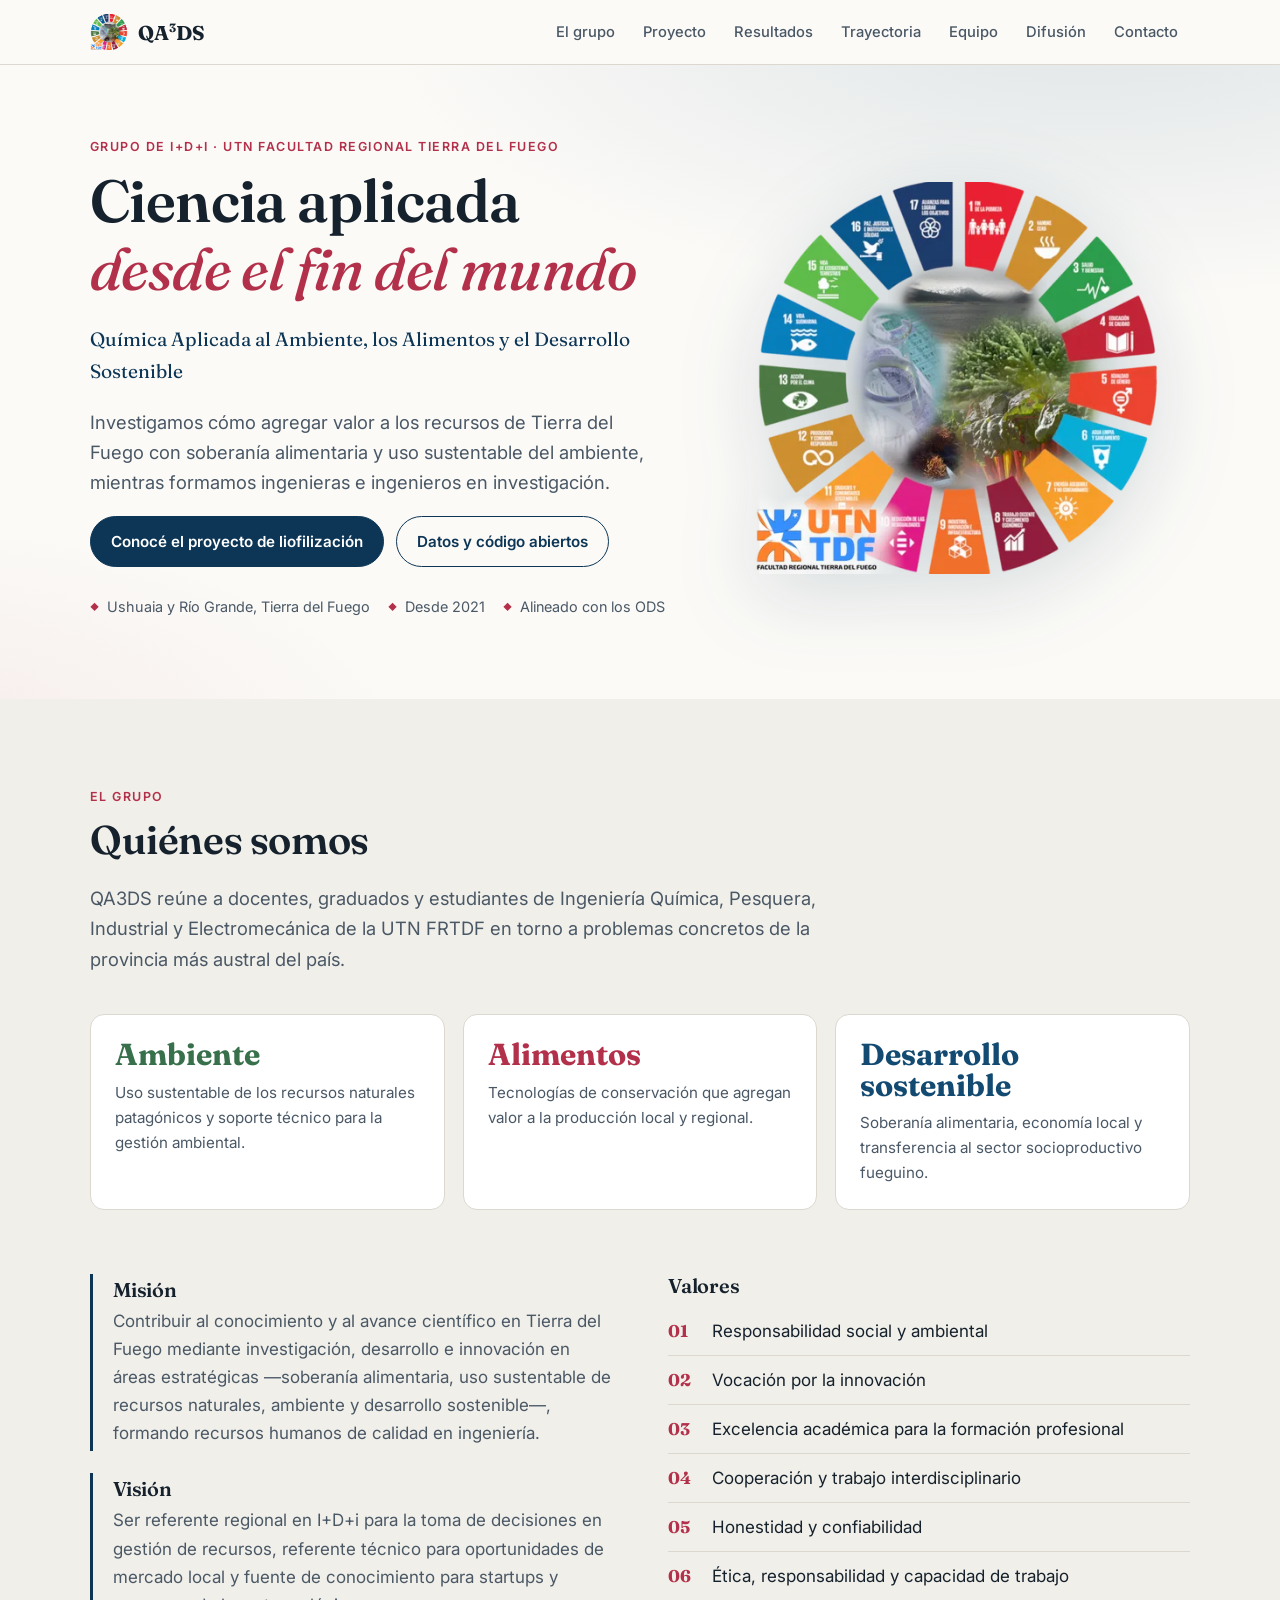
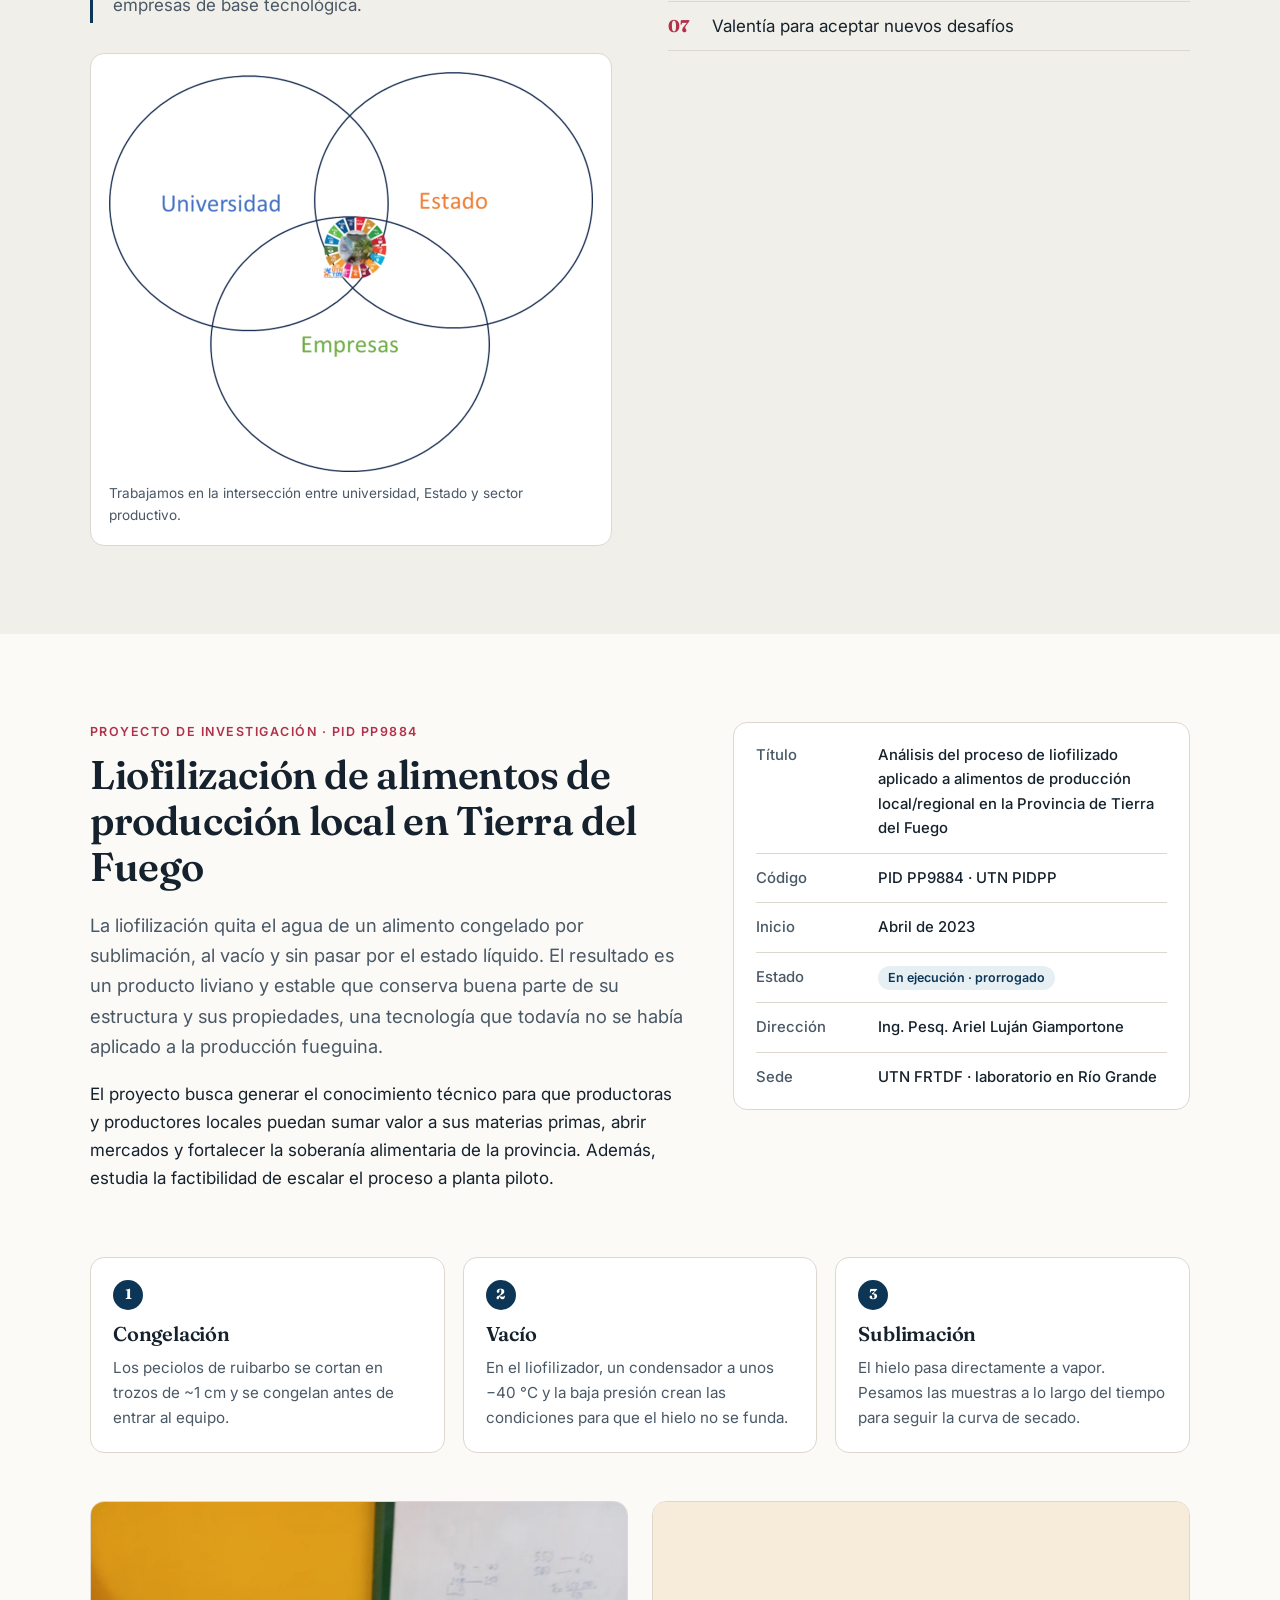
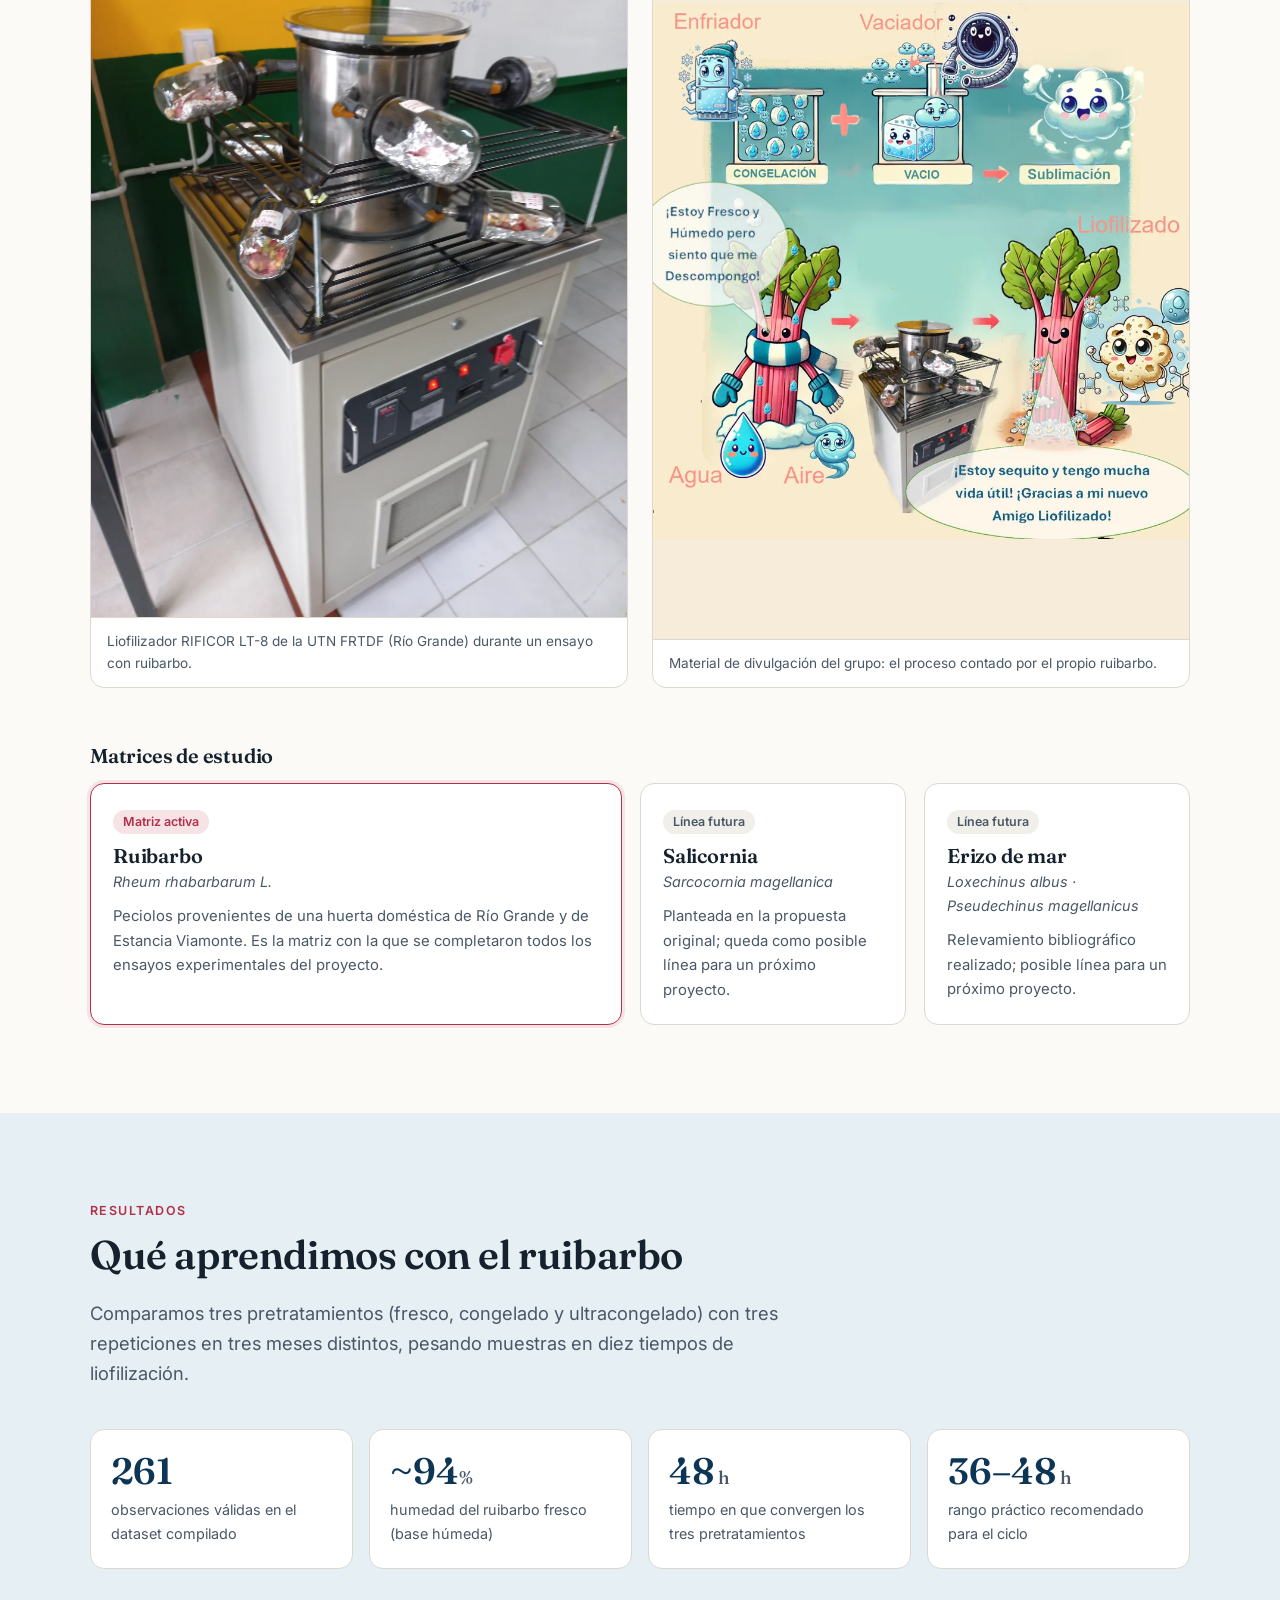
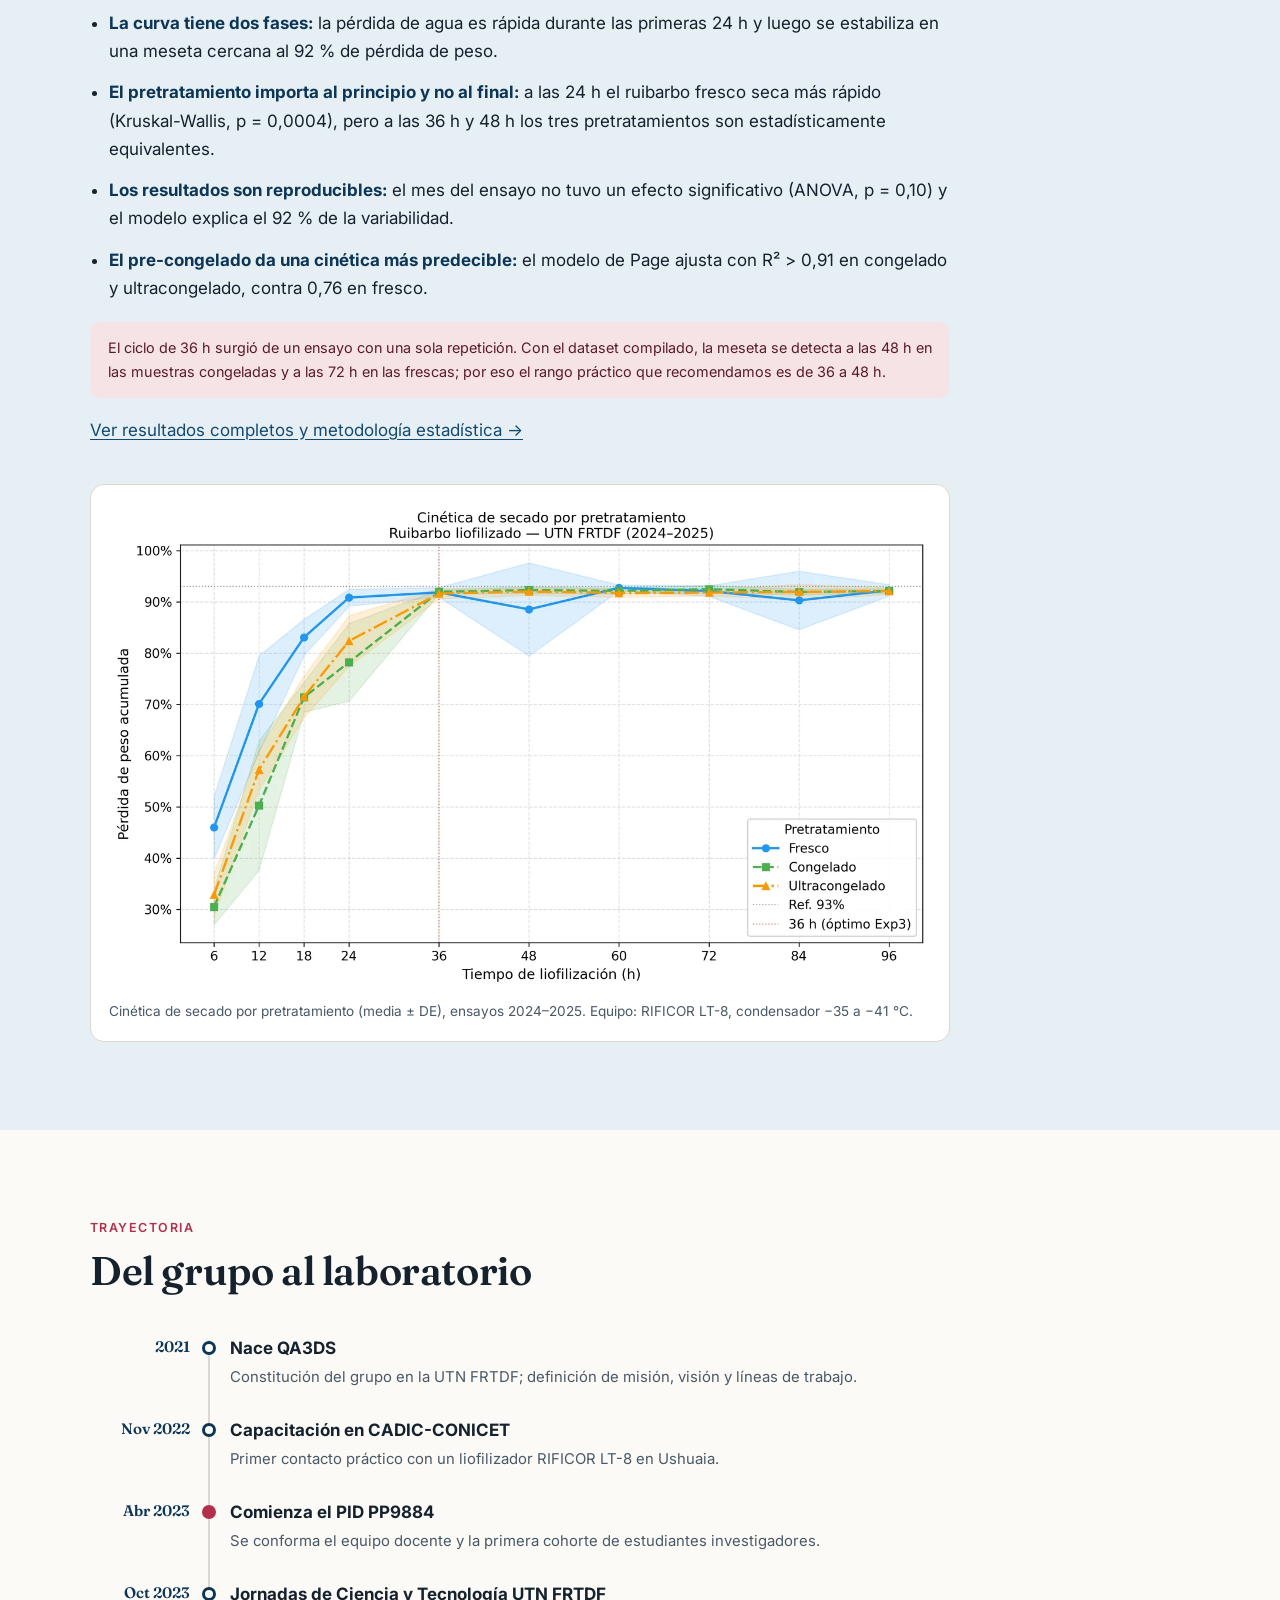
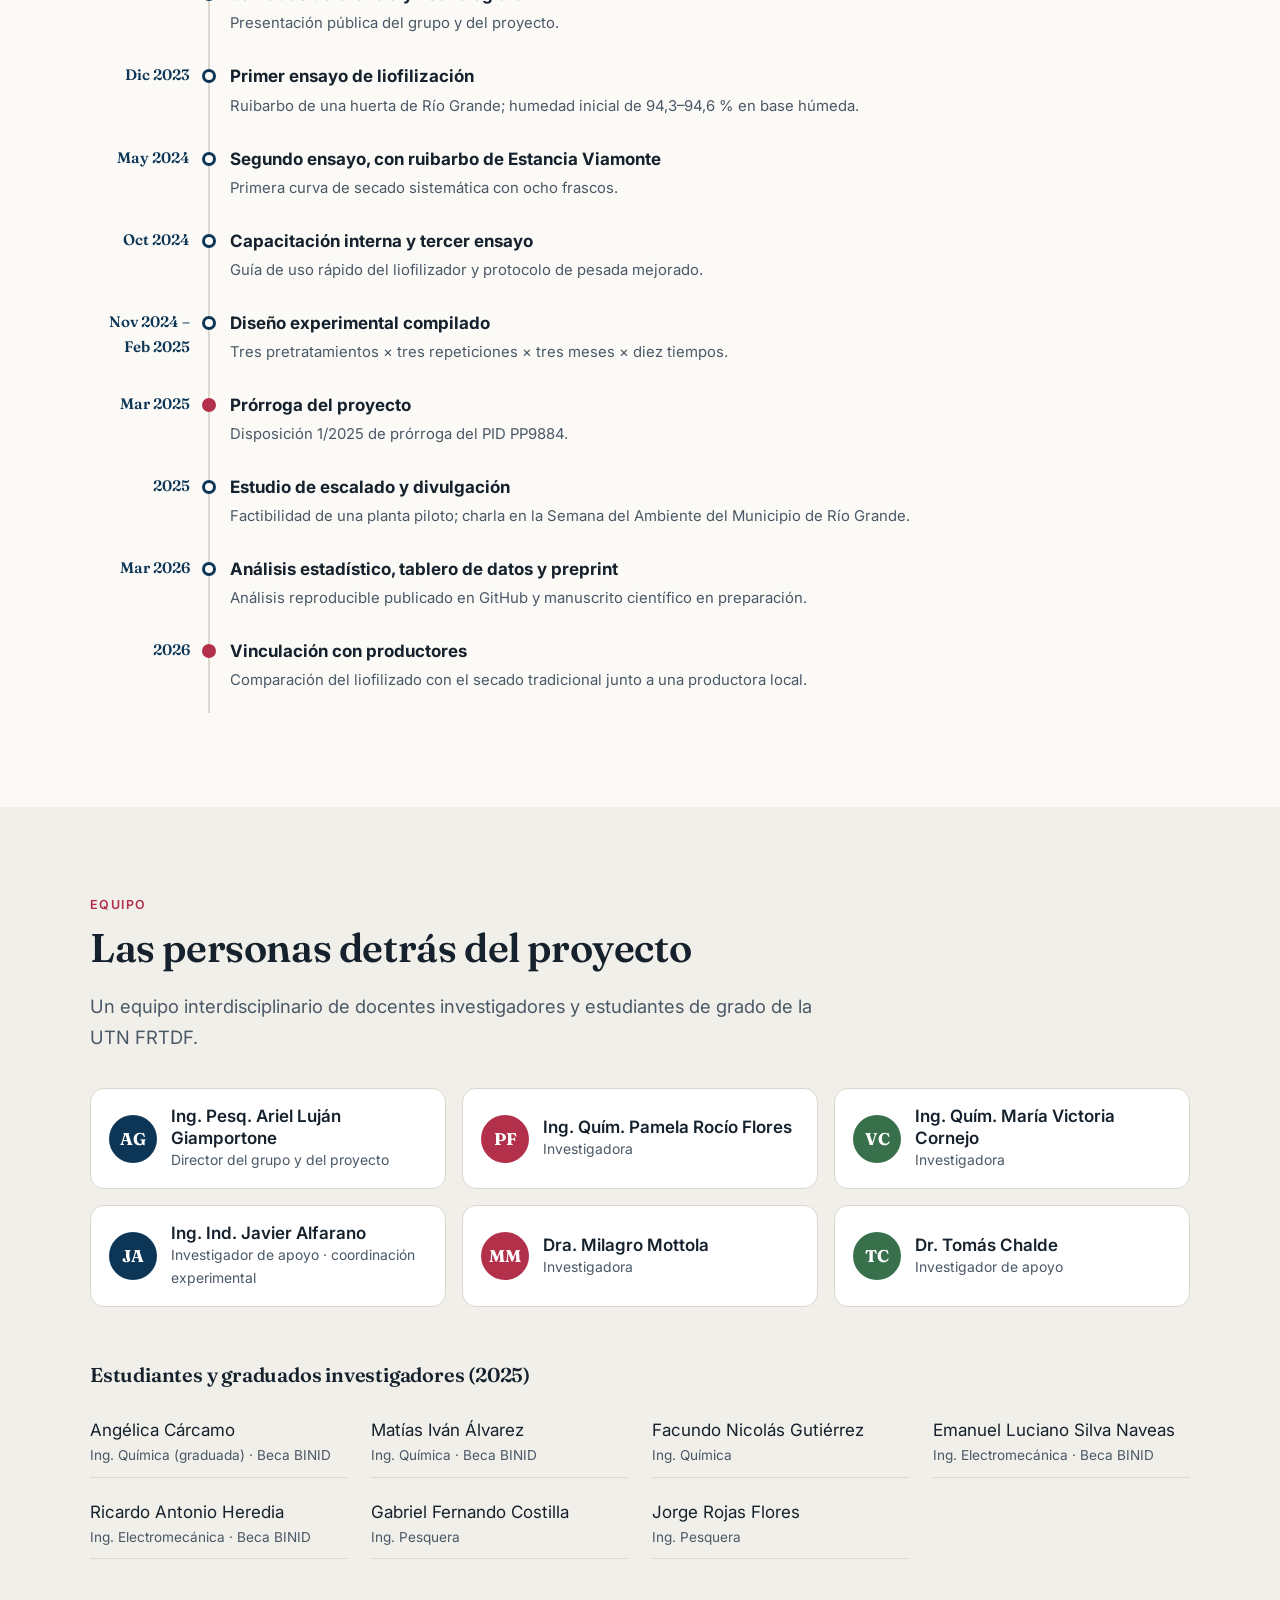
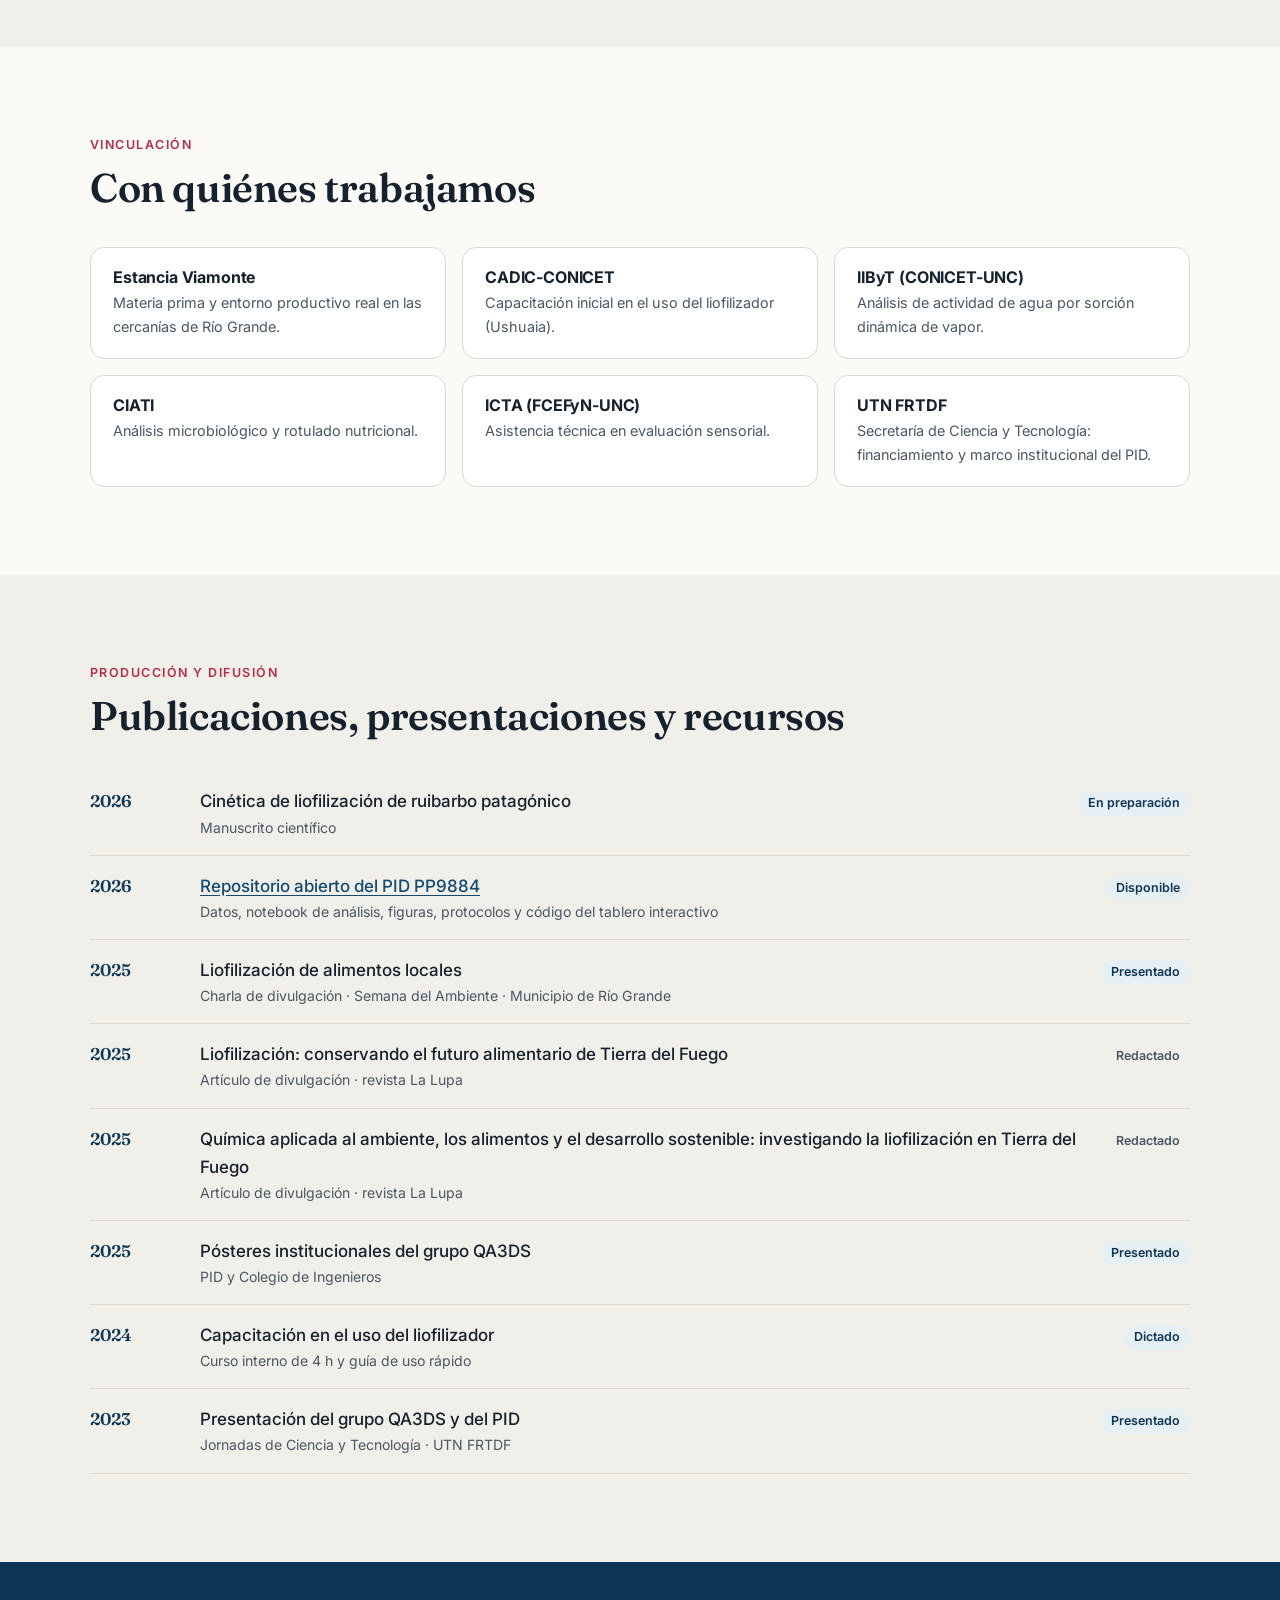
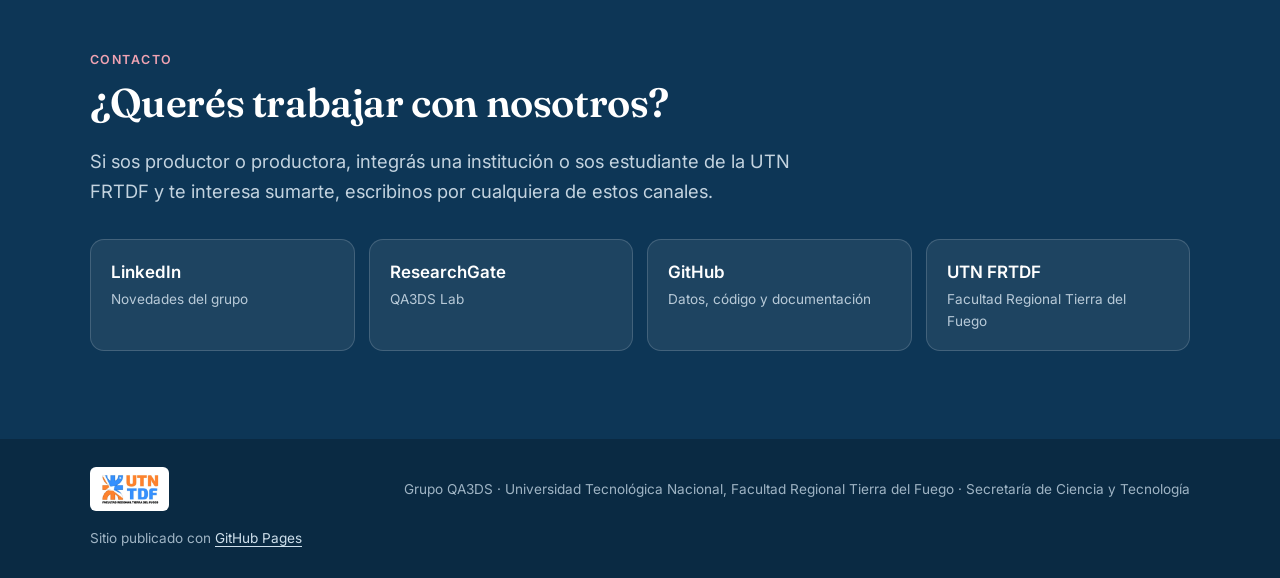
==== index.html @ d2957afe "feat: landing page del grupo QA3DS y del PID PP9884 Co-Authored-By: Claude Opus 5.5 (1M context) <no" ====
<!doctype html>
<html lang="es">
<head>
  <meta charset="utf-8">
  <meta name="viewport" content="width=device-width, initial-scale=1">
  <title>QA3DS · UTN FRTDF</title>
  <meta name="description" content="QA3DS — Grupo de investigación en Química Aplicada al Ambiente, los Alimentos y el Desarrollo Sostenible de la UTN Facultad Regional Tierra del Fuego. Proyecto PID PP9884: liofilización de alimentos regionales.">
  <meta name="theme-color" content="#0d3656">

  <meta property="og:type" content="website">
  <meta property="og:title" content="QA3DS — Química Aplicada al Ambiente, los Alimentos y el Desarrollo Sostenible">
  <meta property="og:description" content="Grupo de I+D+i de la UTN FRTDF. Liofilización de alimentos de producción local en Tierra del Fuego.">
  <meta property="og:image" content="assets/img/logo-qa3ds.png">
  <meta property="og:locale" content="es_AR">

  <link rel="icon" type="image/png" href="favicon.png">
  <link rel="preconnect" href="https://fonts.googleapis.com">
  <link rel="preconnect" href="https://fonts.gstatic.com" crossorigin>
  <link href="https://fonts.googleapis.com/css2?family=Fraunces:ital,opsz,wght@0,9..144,500;0,9..144,600;0,9..144,700;1,9..144,500&family=Inter:wght@400;500;600;700&display=swap" rel="stylesheet">
  <link rel="stylesheet" href="assets/css/styles.css">
</head>
<body>

<header class="site-header">
  <div class="wrap">
    <a class="brand" href="#inicio">
      <img src="assets/img/logo-qa3ds.webp" alt="" width="38" height="38">
      <span>QA<sup>3</sup>DS</span>
    </a>
    <button class="nav-toggle" aria-expanded="false" aria-controls="nav">Menú</button>
    <nav class="nav" id="nav" aria-label="Secciones">
      <a href="#grupo">El grupo</a>
      <a href="#proyecto">Proyecto</a>
      <a href="#resultados">Resultados</a>
      <a href="#trayectoria">Trayectoria</a>
      <a href="#equipo">Equipo</a>
      <a href="#difusion">Difusión</a>
      <a href="#contacto">Contacto</a>
    </nav>
  </div>
</header>

<main id="inicio">

  <!-- HERO -->
  <section class="hero">
    <div class="wrap">
      <div>
        <p class="eyebrow">Grupo de I+D+i · UTN Facultad Regional Tierra del Fuego</p>
        <h1>Ciencia aplicada <em>desde el fin del mundo</em></h1>
        <p class="group-name">Química Aplicada al Ambiente, los Alimentos y el Desarrollo Sostenible</p>
        <p class="lead">Investigamos cómo agregar valor a los recursos de Tierra del Fuego con soberanía alimentaria y uso sustentable del ambiente, mientras formamos ingenieras e ingenieros en investigación.</p>
        <div class="btns">
          <a class="btn btn-primary" href="#proyecto">Conocé el proyecto de liofilización</a>
          <a class="btn btn-ghost" href="https://github.com/QA3DS/PID-Liofilizados">Datos y código abiertos</a>
        </div>
        <div class="hero-meta">
          <span>Ushuaia y Río Grande, Tierra del Fuego</span>
          <span>Desde 2021</span>
          <span>Alineado con los ODS</span>
        </div>
      </div>
      <img class="hero-logo" src="assets/img/logo-qa3ds.webp" width="480" height="449"
           alt="Logo de QA3DS: rueda de los 17 Objetivos de Desarrollo Sostenible alrededor de imágenes de laboratorio y paisaje fueguino, con el logo UTN TDF">
    </div>
  </section>

  <!-- EL GRUPO -->
  <section id="grupo" class="alt">
    <div class="wrap">
      <p class="eyebrow">El grupo</p>
      <h2>Quiénes somos</h2>
      <p class="lead">QA3DS reúne a docentes, graduados y estudiantes de Ingeniería Química, Pesquera, Industrial y Electromecánica de la UTN FRTDF en torno a problemas concretos de la provincia más austral del país.</p>

      <div class="pillars">
        <div class="pillar">
          <span class="tag">Ambiente</span>
          <p>Uso sustentable de los recursos naturales patagónicos y soporte técnico para la gestión ambiental.</p>
        </div>
        <div class="pillar">
          <span class="tag">Alimentos</span>
          <p>Tecnologías de conservación que agregan valor a la producción local y regional.</p>
        </div>
        <div class="pillar">
          <span class="tag">Desarrollo sostenible</span>
          <p>Soberanía alimentaria, economía local y transferencia al sector socioproductivo fueguino.</p>
        </div>
      </div>

      <div class="two-col" style="margin-top:64px">
        <div class="mv">
          <div class="mv-card">
            <h3>Misión</h3>
            <p>Contribuir al conocimiento y al avance científico en Tierra del Fuego mediante investigación, desarrollo e innovación en áreas estratégicas —soberanía alimentaria, uso sustentable de recursos naturales, ambiente y desarrollo sostenible—, formando recursos humanos de calidad en ingeniería.</p>
          </div>
          <div class="mv-card">
            <h3>Visión</h3>
            <p>Ser referente regional en I+D+i para la toma de decisiones en gestión de recursos, referente técnico para oportunidades de mercado local y fuente de conocimiento para startups y empresas de base tecnológica.</p>
          </div>
          <figure class="figure-card" style="margin:8px 0 0">
            <img src="assets/img/universidad-estado-empresas.webp" width="900" height="744" loading="lazy"
                 alt="Diagrama de tres círculos superpuestos: Universidad, Estado y Empresas; en la intersección, el logo de QA3DS">
            <figcaption>Trabajamos en la intersección entre universidad, Estado y sector productivo.</figcaption>
          </figure>
        </div>
        <div>
          <h3>Valores</h3>
          <ol class="values">
            <li>Responsabilidad social y ambiental</li>
            <li>Vocación por la innovación</li>
            <li>Excelencia académica para la formación profesional</li>
            <li>Cooperación y trabajo interdisciplinario</li>
            <li>Honestidad y confiabilidad</li>
            <li>Ética, responsabilidad y capacidad de trabajo</li>
            <li>Valentía para aceptar nuevos desafíos</li>
          </ol>
        </div>
      </div>
    </div>
  </section>

  <!-- PROYECTO -->
  <section id="proyecto">
    <div class="wrap">
      <div class="project-head">
        <div>
          <p class="eyebrow">Proyecto de investigación · PID PP9884</p>
          <h2>Liofilización de alimentos de producción local en Tierra del Fuego</h2>
          <p class="lead">La liofilización quita el agua de un alimento congelado por sublimación, al vacío y sin pasar por el estado líquido. El resultado es un producto liviano y estable que conserva buena parte de su estructura y sus propiedades, una tecnología que todavía no se había aplicado a la producción fueguina.</p>
          <p>El proyecto busca generar el conocimiento técnico para que productoras y productores locales puedan sumar valor a sus materias primas, abrir mercados y fortalecer la soberanía alimentaria de la provincia. Además, estudia la factibilidad de escalar el proceso a planta piloto.</p>
        </div>
        <div class="facts">
          <dl>
            <div><dt>Título</dt><dd>Análisis del proceso de liofilizado aplicado a alimentos de producción local/regional en la Provincia de Tierra del Fuego</dd></div>
            <div><dt>Código</dt><dd>PID PP9884 · UTN PIDPP</dd></div>
            <div><dt>Inicio</dt><dd>Abril de 2023</dd></div>
            <div><dt>Estado</dt><dd><span class="badge">En ejecución · prorrogado</span></dd></div>
            <div><dt>Dirección</dt><dd>Ing. Pesq. Ariel Luján Giamportone</dd></div>
            <div><dt>Sede</dt><dd>UTN FRTDF · laboratorio en Río Grande</dd></div>
          </dl>
        </div>
      </div>

      <div class="steps">
        <div class="step">
          <div class="n">1</div>
          <h3>Congelación</h3>
          <p>Los peciolos de ruibarbo se cortan en trozos de ~1 cm y se congelan antes de entrar al equipo.</p>
        </div>
        <div class="step">
          <div class="n">2</div>
          <h3>Vacío</h3>
          <p>En el liofilizador, un condensador a unos −40 °C y la baja presión crean las condiciones para que el hielo no se funda.</p>
        </div>
        <div class="step">
          <div class="n">3</div>
          <h3>Sublimación</h3>
          <p>El hielo pasa directamente a vapor. Pesamos las muestras a lo largo del tiempo para seguir la curva de secado.</p>
        </div>
      </div>

      <div class="media-row">
        <figure class="photo tall">
          <img src="assets/img/liofilizador-rificor.webp" width="1100" height="1467" loading="lazy"
               alt="Liofilizador RIFICOR LT-8 en el laboratorio de la UTN FRTDF, con frascos de vidrio que contienen trozos de ruibarbo envueltos en papel de aluminio">
          <figcaption>Liofilizador RIFICOR LT-8 de la UTN FRTDF (Río Grande) durante un ensayo con ruibarbo.</figcaption>
        </figure>
        <figure class="photo tall">
          <img src="assets/img/proceso-divulgacion.webp" width="900" height="900" loading="lazy"
               style="object-fit:contain;background:#f7ecd9"
               alt="Ilustración de divulgación: un ruibarbo fresco y húmedo pasa por congelación, vacío y sublimación en el liofilizador y sale seco y con larga vida útil">
          <figcaption>Material de divulgación del grupo: el proceso contado por el propio ruibarbo.</figcaption>
        </figure>
      </div>

      <h3 class="subhead">Matrices de estudio</h3>
      <div class="matrices" style="margin-top:16px">
        <div class="matrix active">
          <span class="badge red">Matriz activa</span>
          <h3 style="margin-top:10px">Ruibarbo</h3>
          <div class="sci">Rheum rhabarbarum L.</div>
          <p>Peciolos provenientes de una huerta doméstica de Río Grande y de Estancia Viamonte. Es la matriz con la que se completaron todos los ensayos experimentales del proyecto.</p>
        </div>
        <div class="matrix">
          <span class="badge muted">Línea futura</span>
          <h3 style="margin-top:10px">Salicornia</h3>
          <div class="sci">Sarcocornia magellanica</div>
          <p>Planteada en la propuesta original; queda como posible línea para un próximo proyecto.</p>
        </div>
        <div class="matrix">
          <span class="badge muted">Línea futura</span>
          <h3 style="margin-top:10px">Erizo de mar</h3>
          <div class="sci">Loxechinus albus · Pseudechinus magellanicus</div>
          <p>Relevamiento bibliográfico realizado; posible línea para un próximo proyecto.</p>
        </div>
      </div>
    </div>
  </section>

  <!-- RESULTADOS -->
  <section id="resultados" class="ice">
    <div class="wrap">
      <p class="eyebrow">Resultados</p>
      <h2>Qué aprendimos con el ruibarbo</h2>
      <p class="lead">Comparamos tres pretratamientos (fresco, congelado y ultracongelado) con tres repeticiones en tres meses distintos, pesando muestras en diez tiempos de liofilización.</p>

      <div class="kpis">
        <div class="kpi"><div class="v">261</div><div class="l">observaciones válidas en el dataset compilado</div></div>
        <div class="kpi"><div class="v">~94<small>%</small></div><div class="l">humedad del ruibarbo fresco (base húmeda)</div></div>
        <div class="kpi"><div class="v">48<small> h</small></div><div class="l">tiempo en que convergen los tres pretratamientos</div></div>
        <div class="kpi"><div class="v">36–48<small> h</small></div><div class="l">rango práctico recomendado para el ciclo</div></div>
      </div>

      <div class="findings">
        <div>
          <ul>
            <li><strong>La curva tiene dos fases:</strong> la pérdida de agua es rápida durante las primeras 24 h y luego se estabiliza en una meseta cercana al 92 % de pérdida de peso.</li>
            <li><strong>El pretratamiento importa al principio y no al final:</strong> a las 24 h el ruibarbo fresco seca más rápido (Kruskal-Wallis, p = 0,0004), pero a las 36 h y 48 h los tres pretratamientos son estadísticamente equivalentes.</li>
            <li><strong>Los resultados son reproducibles:</strong> el mes del ensayo no tuvo un efecto significativo (ANOVA, p = 0,10) y el modelo explica el 92 % de la variabilidad.</li>
            <li><strong>El pre-congelado da una cinética más predecible:</strong> el modelo de Page ajusta con R² > 0,91 en congelado y ultracongelado, contra 0,76 en fresco.</li>
          </ul>
          <p class="note">El ciclo de 36 h surgió de un ensayo con una sola repetición. Con el dataset compilado, la meseta se detecta a las 48 h en las muestras congeladas y a las 72 h en las frescas; por eso el rango práctico que recomendamos es de 36 a 48 h.</p>
          <p style="margin-top:18px"><a href="https://github.com/QA3DS/PID-Liofilizados/blob/main/resultados_clave.md">Ver resultados completos y metodología estadística →</a></p>
        </div>
        <figure class="figure-card chart">
          <img src="assets/img/cinetica-curvas.webp" width="1400" height="831" loading="lazy"
               alt="Gráfico de pérdida de peso acumulada frente al tiempo de liofilización para ruibarbo fresco, congelado y ultracongelado; las tres curvas suben rápido hasta las 24–36 horas y se estabilizan cerca del 92 %">
          <figcaption>Cinética de secado por pretratamiento (media ± DE), ensayos 2024–2025. Equipo: RIFICOR LT-8, condensador −35 a −41 °C.</figcaption>
        </figure>
      </div>
    </div>
  </section>

  <!-- TRAYECTORIA -->
  <section id="trayectoria">
    <div class="wrap">
      <p class="eyebrow">Trayectoria</p>
      <h2>Del grupo al laboratorio</h2>
      <ol class="timeline">
        <li><div class="when">2021</div><div class="what"><strong>Nace QA3DS</strong><span>Constitución del grupo en la UTN FRTDF; definición de misión, visión y líneas de trabajo.</span></div></li>
        <li><div class="when">Nov 2022</div><div class="what"><strong>Capacitación en CADIC-CONICET</strong><span>Primer contacto práctico con un liofilizador RIFICOR LT-8 en Ushuaia.</span></div></li>
        <li class="hl"><div class="when">Abr 2023</div><div class="what"><strong>Comienza el PID PP9884</strong><span>Se conforma el equipo docente y la primera cohorte de estudiantes investigadores.</span></div></li>
        <li><div class="when">Oct 2023</div><div class="what"><strong>Jornadas de Ciencia y Tecnología UTN FRTDF</strong><span>Presentación pública del grupo y del proyecto.</span></div></li>
        <li><div class="when">Dic 2023</div><div class="what"><strong>Primer ensayo de liofilización</strong><span>Ruibarbo de una huerta de Río Grande; humedad inicial de 94,3–94,6 % en base húmeda.</span></div></li>
        <li><div class="when">May 2024</div><div class="what"><strong>Segundo ensayo, con ruibarbo de Estancia Viamonte</strong><span>Primera curva de secado sistemática con ocho frascos.</span></div></li>
        <li><div class="when">Oct 2024</div><div class="what"><strong>Capacitación interna y tercer ensayo</strong><span>Guía de uso rápido del liofilizador y protocolo de pesada mejorado.</span></div></li>
        <li><div class="when">Nov 2024 – Feb 2025</div><div class="what"><strong>Diseño experimental compilado</strong><span>Tres pretratamientos × tres repeticiones × tres meses × diez tiempos.</span></div></li>
        <li class="hl"><div class="when">Mar 2025</div><div class="what"><strong>Prórroga del proyecto</strong><span>Disposición 1/2025 de prórroga del PID PP9884.</span></div></li>
        <li><div class="when">2025</div><div class="what"><strong>Estudio de escalado y divulgación</strong><span>Factibilidad de una planta piloto; charla en la Semana del Ambiente del Municipio de Río Grande.</span></div></li>
        <li><div class="when">Mar 2026</div><div class="what"><strong>Análisis estadístico, tablero de datos y preprint</strong><span>Análisis reproducible publicado en GitHub y manuscrito científico en preparación.</span></div></li>
        <li class="hl"><div class="when">2026</div><div class="what"><strong>Vinculación con productores</strong><span>Comparación del liofilizado con el secado tradicional junto a una productora local.</span></div></li>
      </ol>
    </div>
  </section>

  <!-- EQUIPO -->
  <section id="equipo" class="alt">
    <div class="wrap">
      <p class="eyebrow">Equipo</p>
      <h2>Las personas detrás del proyecto</h2>
      <p class="lead">Un equipo interdisciplinario de docentes investigadores y estudiantes de grado de la UTN FRTDF.</p>

      <div class="people">
        <div class="person"><div class="avatar" aria-hidden="true">AG</div><div><div class="name">Ing. Pesq. Ariel Luján Giamportone</div><div class="role">Director del grupo y del proyecto</div></div></div>
        <div class="person"><div class="avatar" aria-hidden="true">PF</div><div><div class="name">Ing. Quím. Pamela Rocío Flores</div><div class="role">Investigadora</div></div></div>
        <div class="person"><div class="avatar" aria-hidden="true">VC</div><div><div class="name">Ing. Quím. María Victoria Cornejo</div><div class="role">Investigadora</div></div></div>
        <div class="person"><div class="avatar" aria-hidden="true">JA</div><div><div class="name">Ing. Ind. Javier Alfarano</div><div class="role">Investigador de apoyo · coordinación experimental</div></div></div>
        <div class="person"><div class="avatar" aria-hidden="true">MM</div><div><div class="name">Dra. Milagro Mottola</div><div class="role">Investigadora</div></div></div>
        <div class="person"><div class="avatar" aria-hidden="true">TC</div><div><div class="name">Dr. Tomás Chalde</div><div class="role">Investigador de apoyo</div></div></div>
      </div>

      <h3 class="subhead">Estudiantes y graduados investigadores (2025)</h3>
      <ul class="students">
        <li>Angélica Cárcamo<span>Ing. Química (graduada) · Beca BINID</span></li>
        <li>Matías Iván Álvarez<span>Ing. Química · Beca BINID</span></li>
        <li>Facundo Nicolás Gutiérrez<span>Ing. Química</span></li>
        <li>Emanuel Luciano Silva Naveas<span>Ing. Electromecánica · Beca BINID</span></li>
        <li>Ricardo Antonio Heredia<span>Ing. Electromecánica · Beca BINID</span></li>
        <li>Gabriel Fernando Costilla<span>Ing. Pesquera</span></li>
        <li>Jorge Rojas Flores<span>Ing. Pesquera</span></li>
      </ul>
    </div>
  </section>

  <!-- ALIANZAS -->
  <section id="alianzas">
    <div class="wrap">
      <p class="eyebrow">Vinculación</p>
      <h2>Con quiénes trabajamos</h2>
      <div class="allies">
        <div class="ally"><h3>Estancia Viamonte</h3><p>Materia prima y entorno productivo real en las cercanías de Río Grande.</p></div>
        <div class="ally"><h3>CADIC-CONICET</h3><p>Capacitación inicial en el uso del liofilizador (Ushuaia).</p></div>
        <div class="ally"><h3>IIByT (CONICET-UNC)</h3><p>Análisis de actividad de agua por sorción dinámica de vapor.</p></div>
        <div class="ally"><h3>CIATI</h3><p>Análisis microbiológico y rotulado nutricional.</p></div>
        <div class="ally"><h3>ICTA (FCEFyN-UNC)</h3><p>Asistencia técnica en evaluación sensorial.</p></div>
        <div class="ally"><h3>UTN FRTDF</h3><p>Secretaría de Ciencia y Tecnología: financiamiento y marco institucional del PID.</p></div>
      </div>
    </div>
  </section>

  <!-- DIFUSIÓN -->
  <section id="difusion" class="alt">
    <div class="wrap">
      <p class="eyebrow">Producción y difusión</p>
      <h2>Publicaciones, presentaciones y recursos</h2>
      <ul class="pubs">
        <li><span class="yr">2026</span><span class="t">Cinética de liofilización de ruibarbo patagónico<span>Manuscrito científico</span></span><span class="badge">En preparación</span></li>
        <li><span class="yr">2026</span><span class="t"><a href="https://github.com/QA3DS/PID-Liofilizados">Repositorio abierto del PID PP9884</a><span>Datos, notebook de análisis, figuras, protocolos y código del tablero interactivo</span></span><span class="badge">Disponible</span></li>
        <li><span class="yr">2025</span><span class="t">Liofilización de alimentos locales<span>Charla de divulgación · Semana del Ambiente · Municipio de Río Grande</span></span><span class="badge">Presentado</span></li>
        <li><span class="yr">2025</span><span class="t">Liofilización: conservando el futuro alimentario de Tierra del Fuego<span>Artículo de divulgación · revista La Lupa</span></span><span class="badge muted">Redactado</span></li>
        <li><span class="yr">2025</span><span class="t">Química aplicada al ambiente, los alimentos y el desarrollo sostenible: investigando la liofilización en Tierra del Fuego<span>Artículo de divulgación · revista La Lupa</span></span><span class="badge muted">Redactado</span></li>
        <li><span class="yr">2025</span><span class="t">Pósteres institucionales del grupo QA3DS<span>PID y Colegio de Ingenieros</span></span><span class="badge">Presentado</span></li>
        <li><span class="yr">2024</span><span class="t">Capacitación en el uso del liofilizador<span>Curso interno de 4 h y guía de uso rápido</span></span><span class="badge">Dictado</span></li>
        <li><span class="yr">2023</span><span class="t">Presentación del grupo QA3DS y del PID<span>Jornadas de Ciencia y Tecnología · UTN FRTDF</span></span><span class="badge">Presentado</span></li>
      </ul>
    </div>
  </section>

  <!-- CONTACTO -->
  <section id="contacto" class="contact">
    <div class="wrap">
      <p class="eyebrow" style="color:#f0a3b2">Contacto</p>
      <h2>¿Querés trabajar con nosotros?</h2>
      <p class="lead">Si sos productor o productora, integrás una institución o sos estudiante de la UTN FRTDF y te interesa sumarte, escribinos por cualquiera de estos canales.</p>
      <div class="contact-links">
        <a href="https://www.linkedin.com/company/qu%C3%ADmica-aplicada-al-ambiente-los-alimentos-y-el-desarrollo-sostenible">LinkedIn<span>Novedades del grupo</span></a>
        <a href="https://www.researchgate.net/lab/Quimica-aplicada-al-Ambiente-los-Alimentos-y-el-Desarrollo-Sostenible-Ariel-Lujan-Giamportone">ResearchGate<span>QA3DS Lab</span></a>
        <a href="https://github.com/QA3DS">GitHub<span>Datos, código y documentación</span></a>
        <a href="https://www.frtdf.utn.edu.ar/">UTN FRTDF<span>Facultad Regional Tierra del Fuego</span></a>
      </div>
    </div>
  </section>

</main>

<footer class="site-footer">
  <div class="wrap">
    <img src="assets/img/logo-utn.webp" width="400" height="228" alt="UTN Facultad Regional Tierra del Fuego">
    <p style="margin:0">Grupo QA3DS · Universidad Tecnológica Nacional, Facultad Regional Tierra del Fuego · Secretaría de Ciencia y Tecnología</p>
    <p style="margin:0">Sitio publicado con <a href="https://github.com/QA3DS/qa3ds.github.io">GitHub Pages</a></p>
  </div>
</footer>

<script>
  const toggle = document.querySelector('.nav-toggle');
  const nav = document.getElementById('nav');
  toggle.addEventListener('click', () => {
    const open = nav.classList.toggle('open');
    toggle.setAttribute('aria-expanded', open);
  });
  nav.addEventListener('click', e => {
    if (e.target.tagName === 'A') {
      nav.classList.remove('open');
      toggle.setAttribute('aria-expanded', 'false');
    }
  });
</script>
</body>
</html>
---- assets/css/styles.css ----
/* QA3DS — landing page
   Paleta: azul UTN profundo, hielo austral, rojo ruibarbo, verde huerta. */

:root {
  --paper: #fbfaf7;
  --paper-2: #f1efe9;
  --ice: #e6eff3;
  --ink: #15212c;
  --ink-soft: #4a5866;
  --line: #dcd8cf;
  --navy: #0d3656;
  --navy-2: #134a72;
  --rhubarb: #b3304a;
  --rhubarb-soft: #f6e3e6;
  --leaf: #37704a;
  --amber: #b86b12;

  --radius: 14px;
  --maxw: 1140px;
  --serif: "Fraunces", Georgia, "Times New Roman", serif;
  --sans: "Inter", system-ui, -apple-system, "Segoe UI", Roboto, sans-serif;
}

*,
*::before,
*::after { box-sizing: border-box; }

html { scroll-behavior: smooth; scroll-padding-top: 76px; }

body {
  margin: 0;
  background: var(--paper);
  color: var(--ink);
  font-family: var(--sans);
  font-size: 17px;
  line-height: 1.65;
  -webkit-font-smoothing: antialiased;
}

img { max-width: 100%; height: auto; display: block; }

a { color: var(--navy-2); text-underline-offset: 3px; }
a:hover { color: var(--rhubarb); }

h1, h2, h3 {
  font-family: var(--serif);
  font-weight: 600;
  line-height: 1.15;
  letter-spacing: -0.01em;
  margin: 0 0 0.5em;
}
h2 { font-size: clamp(1.8rem, 3.2vw, 2.5rem); }
h3 { font-size: 1.25rem; }
p { margin: 0 0 1em; }

.wrap { max-width: var(--maxw); margin: 0 auto; padding: 0 20px; }

.eyebrow {
  font-size: 0.78rem;
  font-weight: 600;
  letter-spacing: 0.12em;
  text-transform: uppercase;
  color: var(--rhubarb);
  margin-bottom: 0.6rem;
}

.lead { font-size: 1.15rem; color: var(--ink-soft); max-width: 62ch; }

section { padding: 88px 0; }
section.alt { background: var(--paper-2); }
section.ice { background: var(--ice); }

/* ---------- Header ---------- */
.site-header {
  position: sticky;
  top: 0;
  z-index: 50;
  background: rgba(251, 250, 247, 0.92);
  backdrop-filter: saturate(1.4) blur(10px);
  border-bottom: 1px solid var(--line);
}
.site-header .wrap {
  display: flex;
  align-items: center;
  justify-content: space-between;
  height: 64px;
  gap: 16px;
}
.brand {
  display: flex;
  align-items: center;
  gap: 10px;
  text-decoration: none;
  color: var(--ink);
  font-family: var(--serif);
  font-weight: 700;
  font-size: 1.25rem;
}
.brand img { width: 38px; height: 38px; object-fit: contain; }
.brand sup { font-size: 0.6em; }

.nav { display: flex; gap: 4px; }
.nav a {
  text-decoration: none;
  color: var(--ink-soft);
  font-size: 0.92rem;
  font-weight: 500;
  padding: 8px 12px;
  border-radius: 8px;
}
.nav a:hover { background: var(--paper-2); color: var(--ink); }

.nav-toggle {
  display: none;
  background: none;
  border: 1px solid var(--line);
  border-radius: 8px;
  padding: 6px 10px;
  font: inherit;
  font-size: 0.9rem;
  color: var(--ink);
  cursor: pointer;
}

/* ---------- Hero ---------- */
.hero {
  position: relative;
  padding: 72px 0 80px;
  background:
    radial-gradient(1200px 500px at 85% -10%, rgba(19, 74, 114, 0.12), transparent 60%),
    radial-gradient(900px 400px at -10% 110%, rgba(179, 48, 74, 0.08), transparent 60%),
    var(--paper);
  overflow: hidden;
}
.hero .wrap {
  display: grid;
  grid-template-columns: 1.25fr 1fr;
  gap: 56px;
  align-items: center;
}
.hero h1 {
  font-size: clamp(2.2rem, 5vw, 3.7rem);
  margin-bottom: 0.35em;
}
.hero h1 em { font-style: italic; color: var(--rhubarb); font-weight: 500; }
.hero .group-name {
  font-family: var(--serif);
  font-size: 1.2rem;
  color: var(--navy);
  margin-bottom: 1.2rem;
}
.hero-logo {
  justify-self: center;
  width: min(420px, 100%);
  filter: drop-shadow(0 18px 40px rgba(13, 54, 86, 0.18));
}
.hero-meta {
  display: flex;
  flex-wrap: wrap;
  gap: 8px 18px;
  margin-top: 28px;
  font-size: 0.9rem;
  color: var(--ink-soft);
}
.hero-meta span::before { content: "◆"; color: var(--rhubarb); font-size: 0.6em; margin-right: 8px; vertical-align: 2px; }

.btns { display: flex; flex-wrap: wrap; gap: 12px; margin-top: 8px; }
.btn {
  display: inline-flex;
  align-items: center;
  gap: 8px;
  padding: 12px 20px;
  border-radius: 999px;
  font-weight: 600;
  font-size: 0.95rem;
  text-decoration: none;
  border: 1.5px solid var(--navy);
  transition: transform 0.15s ease, background 0.15s ease;
}
.btn:hover { transform: translateY(-1px); }
.btn-primary { background: var(--navy); color: #fff; }
.btn-primary:hover { background: var(--navy-2); color: #fff; }
.btn-ghost { color: var(--navy); background: transparent; }
.btn-ghost:hover { background: var(--ice); color: var(--navy); }

/* ---------- Grupo ---------- */
.two-col {
  display: grid;
  grid-template-columns: 1fr 1fr;
  gap: 56px;
  align-items: start;
}
.pillars {
  display: grid;
  grid-template-columns: repeat(3, 1fr);
  gap: 18px;
  margin-top: 40px;
}
.pillar {
  background: #fff;
  border: 1px solid var(--line);
  border-radius: var(--radius);
  padding: 24px;
}
.pillar .tag {
  display: inline-block;
  font-family: var(--serif);
  font-size: 1.9rem;
  font-weight: 700;
  line-height: 1;
  margin-bottom: 10px;
}
.pillar:nth-child(1) .tag { color: var(--leaf); }
.pillar:nth-child(2) .tag { color: var(--rhubarb); }
.pillar:nth-child(3) .tag { color: var(--navy-2); }
.pillar p { color: var(--ink-soft); font-size: 0.95rem; margin: 0; }

.values {
  list-style: none;
  padding: 0;
  margin: 0;
  counter-reset: v;
}
.values li {
  counter-increment: v;
  padding: 10px 0 10px 44px;
  position: relative;
  border-bottom: 1px solid var(--line);
}
.values li::before {
  content: counter(v, decimal-leading-zero);
  position: absolute;
  left: 0;
  top: 10px;
  font-family: var(--serif);
  font-weight: 700;
  color: var(--rhubarb);
}

.mv { display: grid; gap: 22px; }
.mv-card {
  border-left: 3px solid var(--navy);
  padding: 4px 0 4px 20px;
}
.mv-card h3 { margin-bottom: 0.3em; }
.mv-card p { color: var(--ink-soft); margin: 0; }

.figure-card {
  background: #fff;
  border: 1px solid var(--line);
  border-radius: var(--radius);
  padding: 18px;
}
.figure-card figcaption {
  font-size: 0.85rem;
  color: var(--ink-soft);
  margin-top: 10px;
}

/* ---------- Proyecto ---------- */
.project-head {
  display: grid;
  grid-template-columns: 1.3fr 1fr;
  gap: 48px;
  align-items: start;
}
.facts {
  background: #fff;
  border: 1px solid var(--line);
  border-radius: var(--radius);
  padding: 8px 22px;
}
.facts dl { margin: 0; }
.facts div {
  display: grid;
  grid-template-columns: 110px 1fr;
  gap: 12px;
  padding: 12px 0;
  border-bottom: 1px solid var(--line);
  font-size: 0.93rem;
}
.facts div:last-child { border-bottom: 0; }
.facts dt { color: var(--ink-soft); font-weight: 500; }
.facts dd { margin: 0; font-weight: 500; }

.badge {
  display: inline-block;
  padding: 2px 10px;
  border-radius: 999px;
  font-size: 0.78rem;
  font-weight: 600;
  background: var(--ice);
  color: var(--navy);
}
.badge.red { background: var(--rhubarb-soft); color: var(--rhubarb); }
.badge.muted { background: var(--paper-2); color: var(--ink-soft); }

.steps {
  display: grid;
  grid-template-columns: repeat(3, 1fr);
  gap: 18px;
  margin: 48px 0;
}
.step {
  background: #fff;
  border: 1px solid var(--line);
  border-radius: var(--radius);
  padding: 22px;
  position: relative;
}
.step .n {
  font-family: var(--serif);
  font-size: 0.9rem;
  font-weight: 700;
  color: #fff;
  background: var(--navy);
  width: 30px;
  height: 30px;
  border-radius: 50%;
  display: grid;
  place-items: center;
  margin-bottom: 12px;
}
.step p { color: var(--ink-soft); font-size: 0.95rem; margin: 0; }

.media-row {
  display: grid;
  grid-template-columns: 1fr 1fr;
  gap: 24px;
  align-items: stretch;
}
.media-row figure { margin: 0; }
.photo {
  border-radius: var(--radius);
  overflow: hidden;
  border: 1px solid var(--line);
  background: #fff;
  height: 100%;
  display: flex;
  flex-direction: column;
}
.photo img { width: 100%; flex: 1; object-fit: cover; min-height: 0; }
.photo figcaption {
  padding: 12px 16px;
  font-size: 0.85rem;
  color: var(--ink-soft);
  border-top: 1px solid var(--line);
}
.photo.tall img { aspect-ratio: 3 / 4; }
.photo.square img { aspect-ratio: 1 / 1; object-fit: contain; background: #fbf3e4; }

.matrices {
  display: grid;
  grid-template-columns: 2fr 1fr 1fr;
  gap: 18px;
  margin-top: 40px;
}
.matrix {
  border: 1px solid var(--line);
  border-radius: var(--radius);
  padding: 22px;
  background: #fff;
}
.matrix.active { border-color: var(--rhubarb); box-shadow: 0 0 0 3px var(--rhubarb-soft); }
.matrix h3 { margin-bottom: 0.15em; }
.matrix .sci { font-style: italic; color: var(--ink-soft); font-size: 0.9rem; margin-bottom: 10px; }
.matrix p { font-size: 0.93rem; color: var(--ink-soft); margin: 10px 0 0; }

/* ---------- Resultados ---------- */
.kpis {
  display: grid;
  grid-template-columns: repeat(4, 1fr);
  gap: 16px;
  margin: 40px 0;
}
.kpi {
  background: #fff;
  border: 1px solid var(--line);
  border-radius: var(--radius);
  padding: 22px 20px;
}
.kpi .v {
  font-family: var(--serif);
  font-size: 2.3rem;
  font-weight: 600;
  color: var(--navy);
  line-height: 1.05;
}
.kpi .v small { font-size: 0.5em; font-weight: 500; color: var(--ink-soft); }
.kpi .l { font-size: 0.9rem; color: var(--ink-soft); margin-top: 8px; }

.findings { max-width: 860px; }
.findings .chart { margin: 40px 0 0; }
.findings ul { padding-left: 1.1em; margin: 0; }
.findings li { margin-bottom: 0.8em; color: var(--ink); }
.findings li strong { color: var(--navy); }

.note {
  margin-top: 20px;
  padding: 14px 18px;
  border-radius: 10px;
  background: var(--rhubarb-soft);
  color: #5a1c28;
  font-size: 0.9rem;
}

/* ---------- Línea de tiempo ---------- */
.timeline {
  list-style: none;
  padding: 0;
  margin: 40px 0 0;
  position: relative;
}
.timeline::before {
  content: "";
  position: absolute;
  left: 118px;
  top: 6px;
  bottom: 6px;
  width: 2px;
  background: var(--line);
}
.timeline li {
  display: grid;
  grid-template-columns: 100px 1fr;
  gap: 40px;
  padding: 0 0 26px;
  position: relative;
}
.timeline li::before {
  content: "";
  position: absolute;
  left: 112px;
  top: 7px;
  width: 14px;
  height: 14px;
  border-radius: 50%;
  background: var(--paper);
  border: 3px solid var(--navy);
}
.timeline li.hl::before { border-color: var(--rhubarb); background: var(--rhubarb); }
.timeline .when {
  font-family: var(--serif);
  font-weight: 600;
  color: var(--navy);
  text-align: right;
  font-size: 0.95rem;
}
.timeline .what strong { display: block; }
.timeline .what span { color: var(--ink-soft); font-size: 0.93rem; }

/* ---------- Equipo ---------- */
.people {
  display: grid;
  grid-template-columns: repeat(3, 1fr);
  gap: 16px;
  margin-top: 36px;
}
.person {
  display: flex;
  gap: 14px;
  align-items: center;
  background: #fff;
  border: 1px solid var(--line);
  border-radius: var(--radius);
  padding: 16px 18px;
}
.avatar {
  flex: none;
  width: 48px;
  height: 48px;
  border-radius: 50%;
  display: grid;
  place-items: center;
  font-family: var(--serif);
  font-weight: 700;
  color: #fff;
  background: var(--navy);
}
.person:nth-child(3n+2) .avatar { background: var(--rhubarb); }
.person:nth-child(3n) .avatar { background: var(--leaf); }
.person .name { font-weight: 600; line-height: 1.3; }
.person .role { font-size: 0.87rem; color: var(--ink-soft); }

.students {
  display: grid;
  grid-template-columns: repeat(auto-fill, minmax(230px, 1fr));
  gap: 10px 24px;
  list-style: none;
  padding: 0;
  margin: 20px 0 0;
}
.students li { padding: 10px 0; border-bottom: 1px solid var(--line); }
.students li span { display: block; font-size: 0.85rem; color: var(--ink-soft); }

.subhead { margin-top: 56px; }

/* ---------- Alianzas ---------- */
.allies {
  display: grid;
  grid-template-columns: repeat(3, 1fr);
  gap: 16px;
  margin-top: 36px;
}
.ally {
  background: #fff;
  border: 1px solid var(--line);
  border-radius: var(--radius);
  padding: 20px 22px;
}
.ally h3 { font-family: var(--sans); font-size: 1rem; font-weight: 700; margin-bottom: 4px; }
.ally p { font-size: 0.9rem; color: var(--ink-soft); margin: 0; }

/* ---------- Publicaciones ---------- */
.pubs { list-style: none; padding: 0; margin: 32px 0 0; }
.pubs li {
  display: grid;
  grid-template-columns: 90px 1fr auto;
  gap: 20px;
  align-items: baseline;
  padding: 16px 0;
  border-bottom: 1px solid var(--line);
}
.pubs .yr { font-family: var(--serif); font-weight: 600; color: var(--navy); }
.pubs .t { font-weight: 500; }
.pubs .t span { display: block; font-weight: 400; font-size: 0.88rem; color: var(--ink-soft); }

/* ---------- Contacto / footer ---------- */
.contact {
  background: var(--navy);
  color: #e9f0f5;
}
.contact h2 { color: #fff; }
.contact .lead { color: #c3d3df; }
.contact-links {
  display: grid;
  grid-template-columns: repeat(4, 1fr);
  gap: 14px;
  margin-top: 32px;
}
.contact-links a {
  display: block;
  padding: 18px 20px;
  border-radius: var(--radius);
  background: rgba(255, 255, 255, 0.07);
  border: 1px solid rgba(255, 255, 255, 0.16);
  color: #fff;
  text-decoration: none;
  font-weight: 600;
}
.contact-links a span { display: block; font-weight: 400; font-size: 0.85rem; color: #b8cad8; margin-top: 2px; }
.contact-links a:hover { background: rgba(255, 255, 255, 0.14); }

.site-footer {
  background: #0a2a43;
  color: #9fb4c4;
  font-size: 0.85rem;
  padding: 28px 0;
}
.site-footer .wrap {
  display: flex;
  flex-wrap: wrap;
  gap: 16px;
  align-items: center;
  justify-content: space-between;
}
.site-footer img { height: 44px; width: auto; background: #fff; border-radius: 6px; padding: 4px 8px; }
.site-footer a { color: #cfe0ec; }

/* ---------- Responsive ---------- */
@media (max-width: 960px) {
  .hero .wrap,
  .two-col,
  .project-head { grid-template-columns: 1fr; gap: 36px; }
  .hero-logo { width: min(300px, 80%); order: -1; }
  .kpis { grid-template-columns: repeat(2, 1fr); }
  .people, .allies { grid-template-columns: repeat(2, 1fr); }
  .matrices { grid-template-columns: 1fr; }
  .contact-links { grid-template-columns: repeat(2, 1fr); }
}

@media (max-width: 820px) {
  .nav-toggle { display: block; }
  .nav {
    display: none;
    position: absolute;
    top: 64px;
    left: 0;
    right: 0;
    flex-direction: column;
    background: var(--paper);
    border-bottom: 1px solid var(--line);
    padding: 8px 16px 16px;
  }
  .nav.open { display: flex; }
}

@media (max-width: 640px) {
  body { font-size: 16px; }
  .wrap { padding: 0 16px; }
  section { padding: 64px 0; }
  .hero { padding: 40px 0 56px; }
  .pillars, .steps, .media-row, .people, .allies, .contact-links { grid-template-columns: 1fr; }
  .kpis { grid-template-columns: 1fr 1fr; gap: 10px; }
  .kpi { padding: 16px 14px; }
  .kpi .v { font-size: 1.8rem; }
  .timeline::before { left: 7px; }
  .timeline li { grid-template-columns: 1fr; gap: 2px; padding-left: 32px; }
  .timeline li::before { left: 0; }
  .timeline .when { text-align: left; }
  .pubs li { grid-template-columns: 1fr; gap: 4px; }
}

@media (prefers-reduced-motion: reduce) {
  html { scroll-behavior: auto; }
  .btn { transition: none; }
}
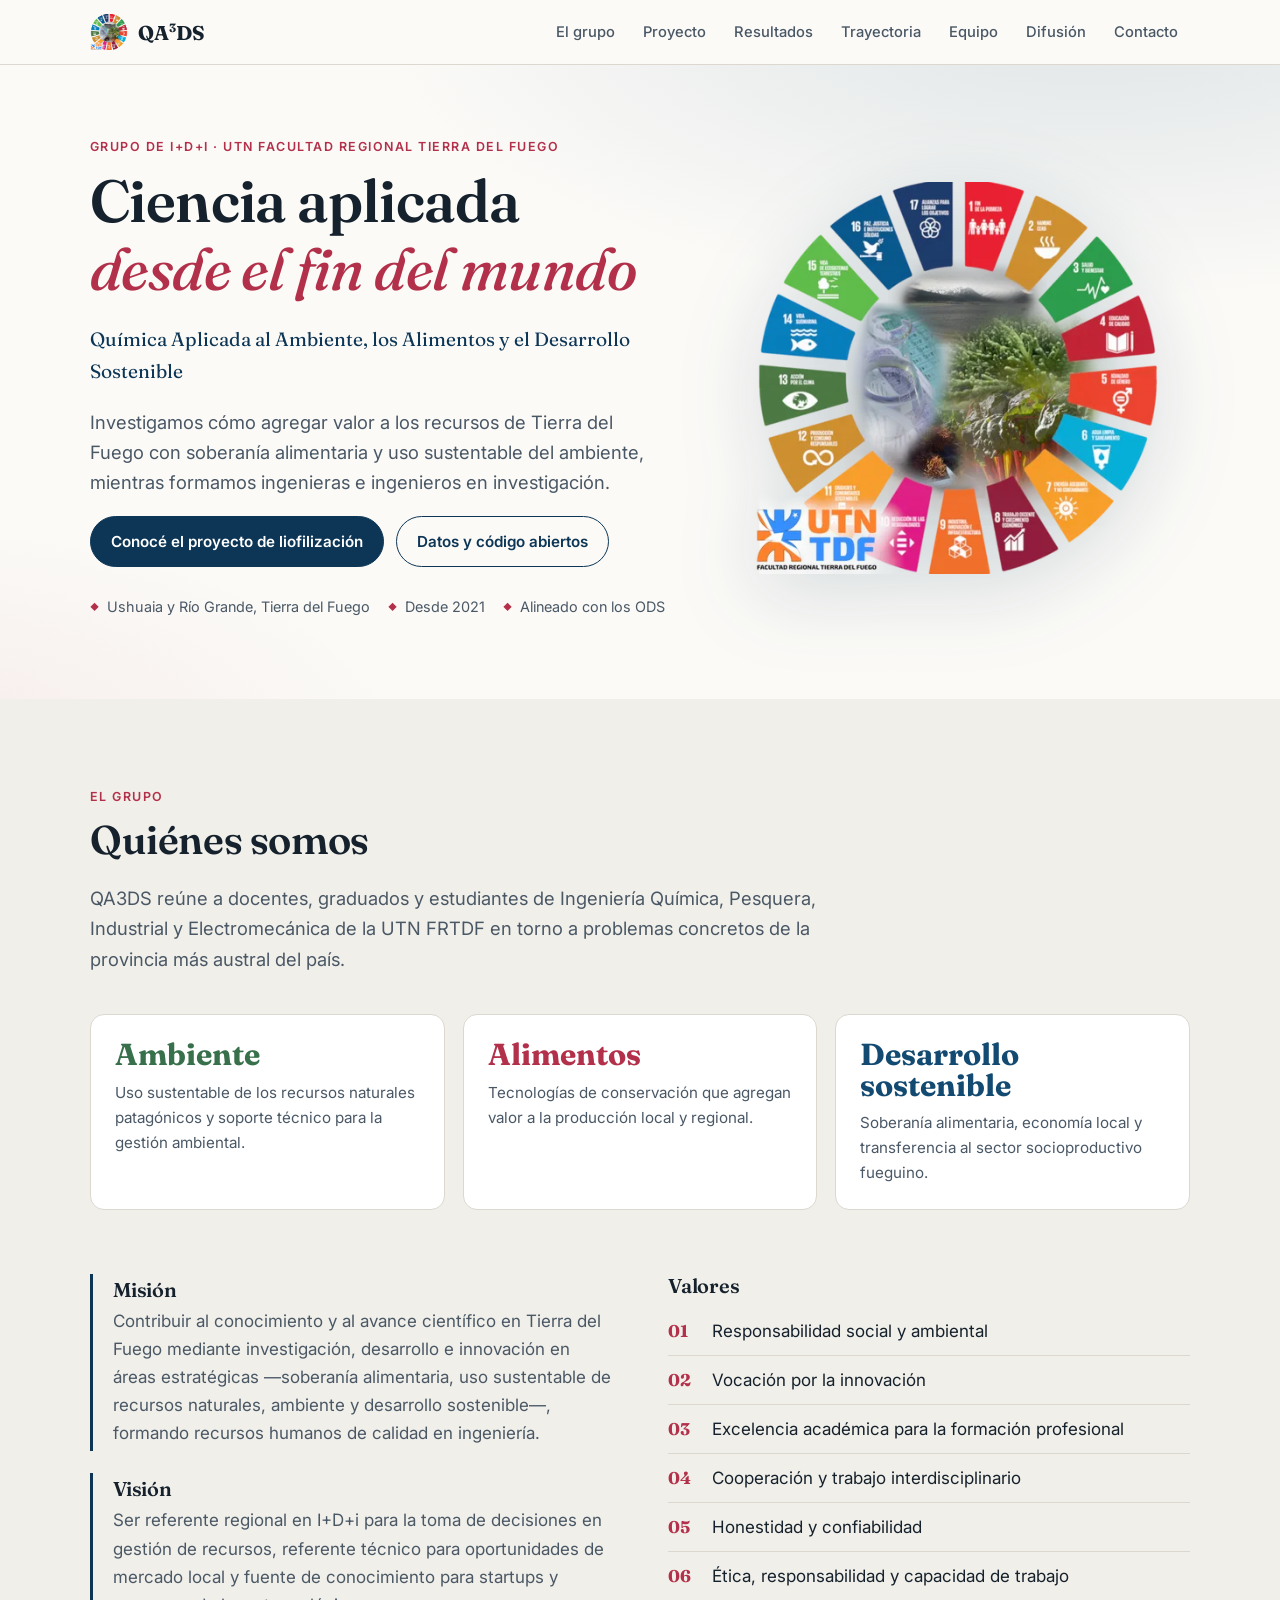
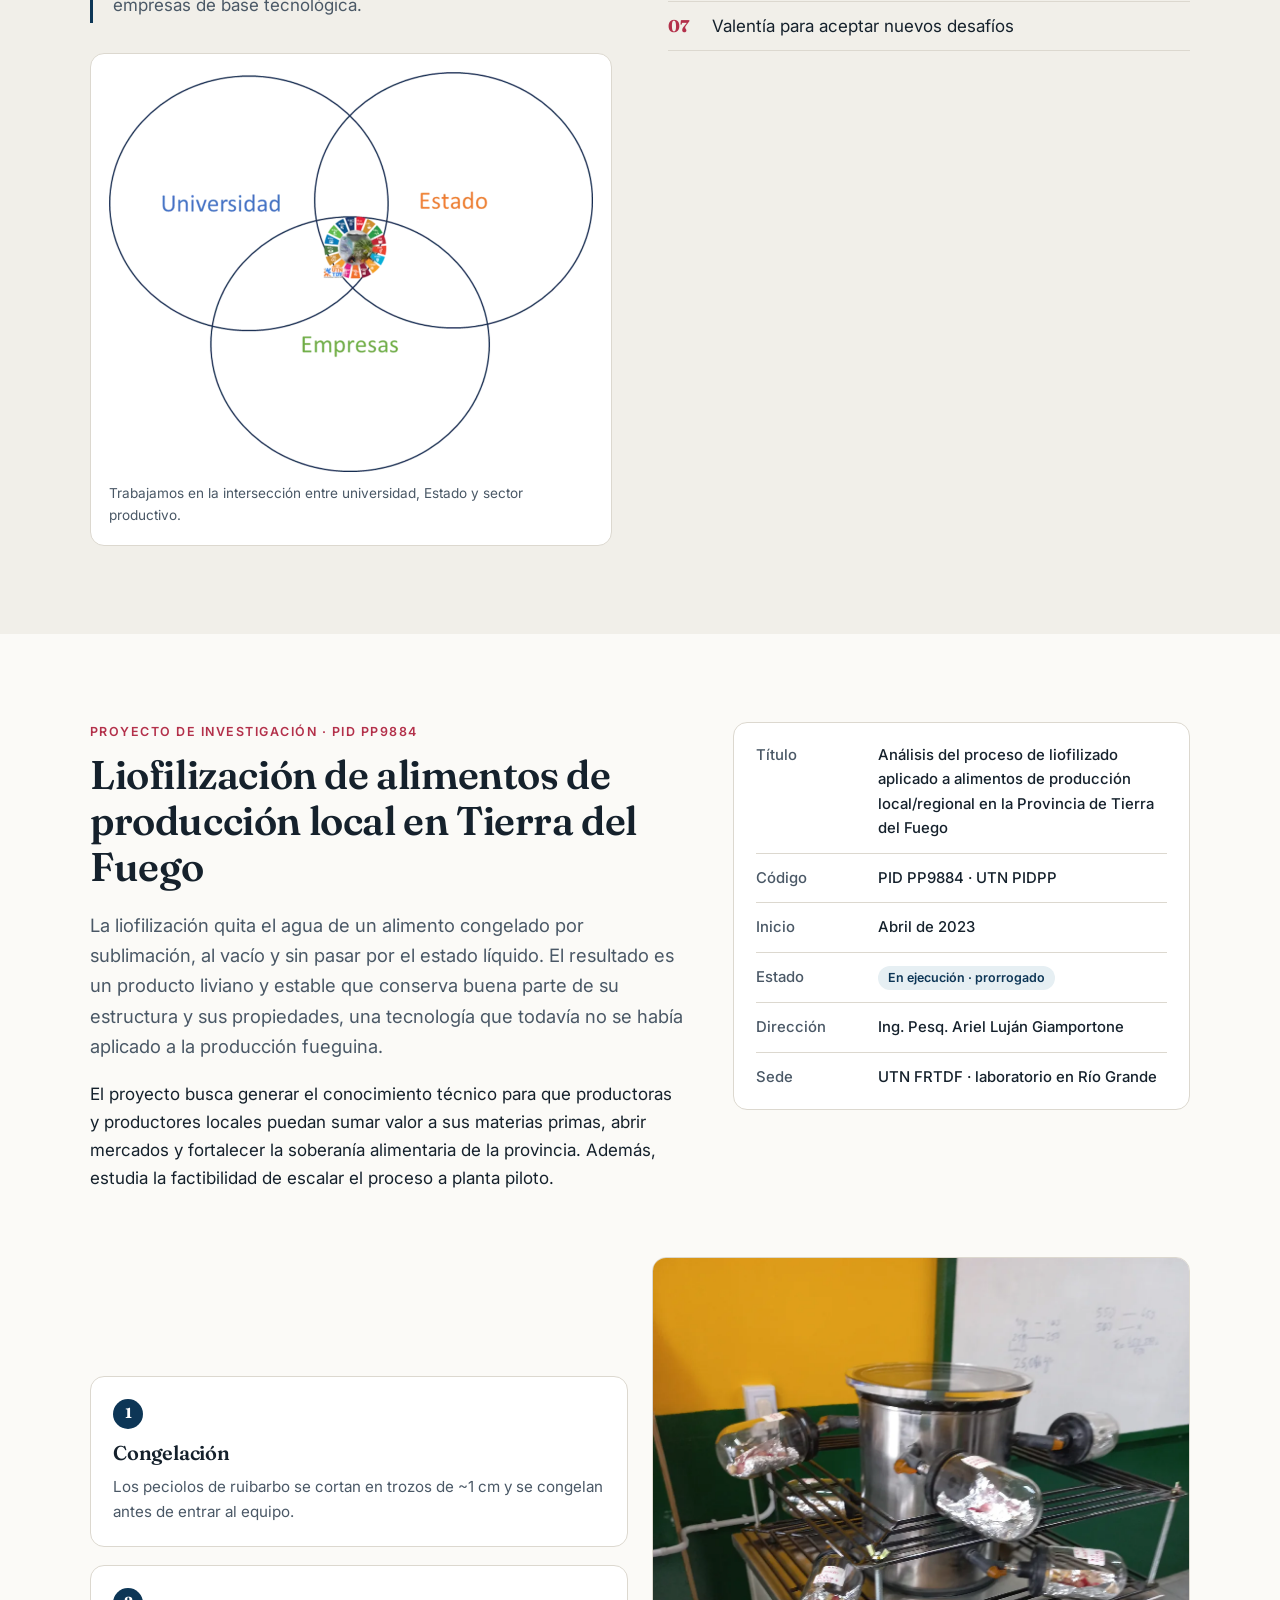
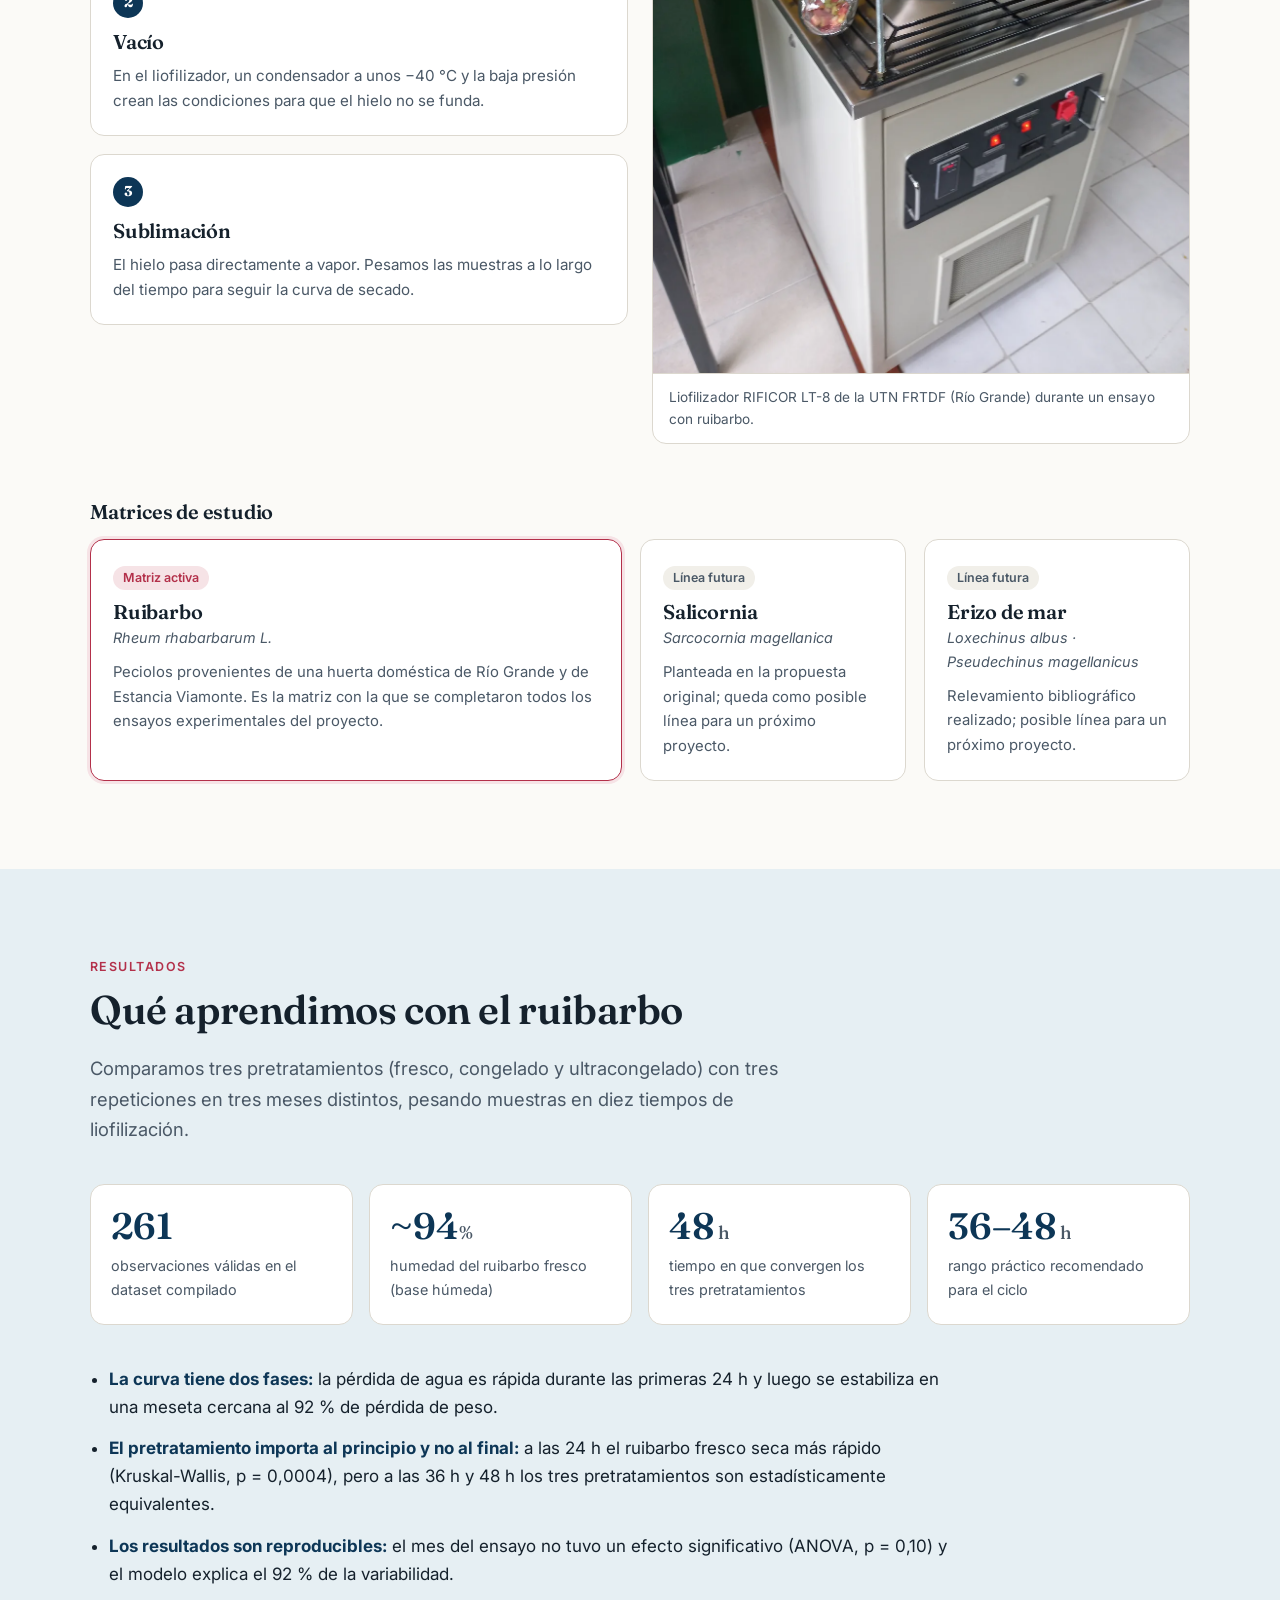
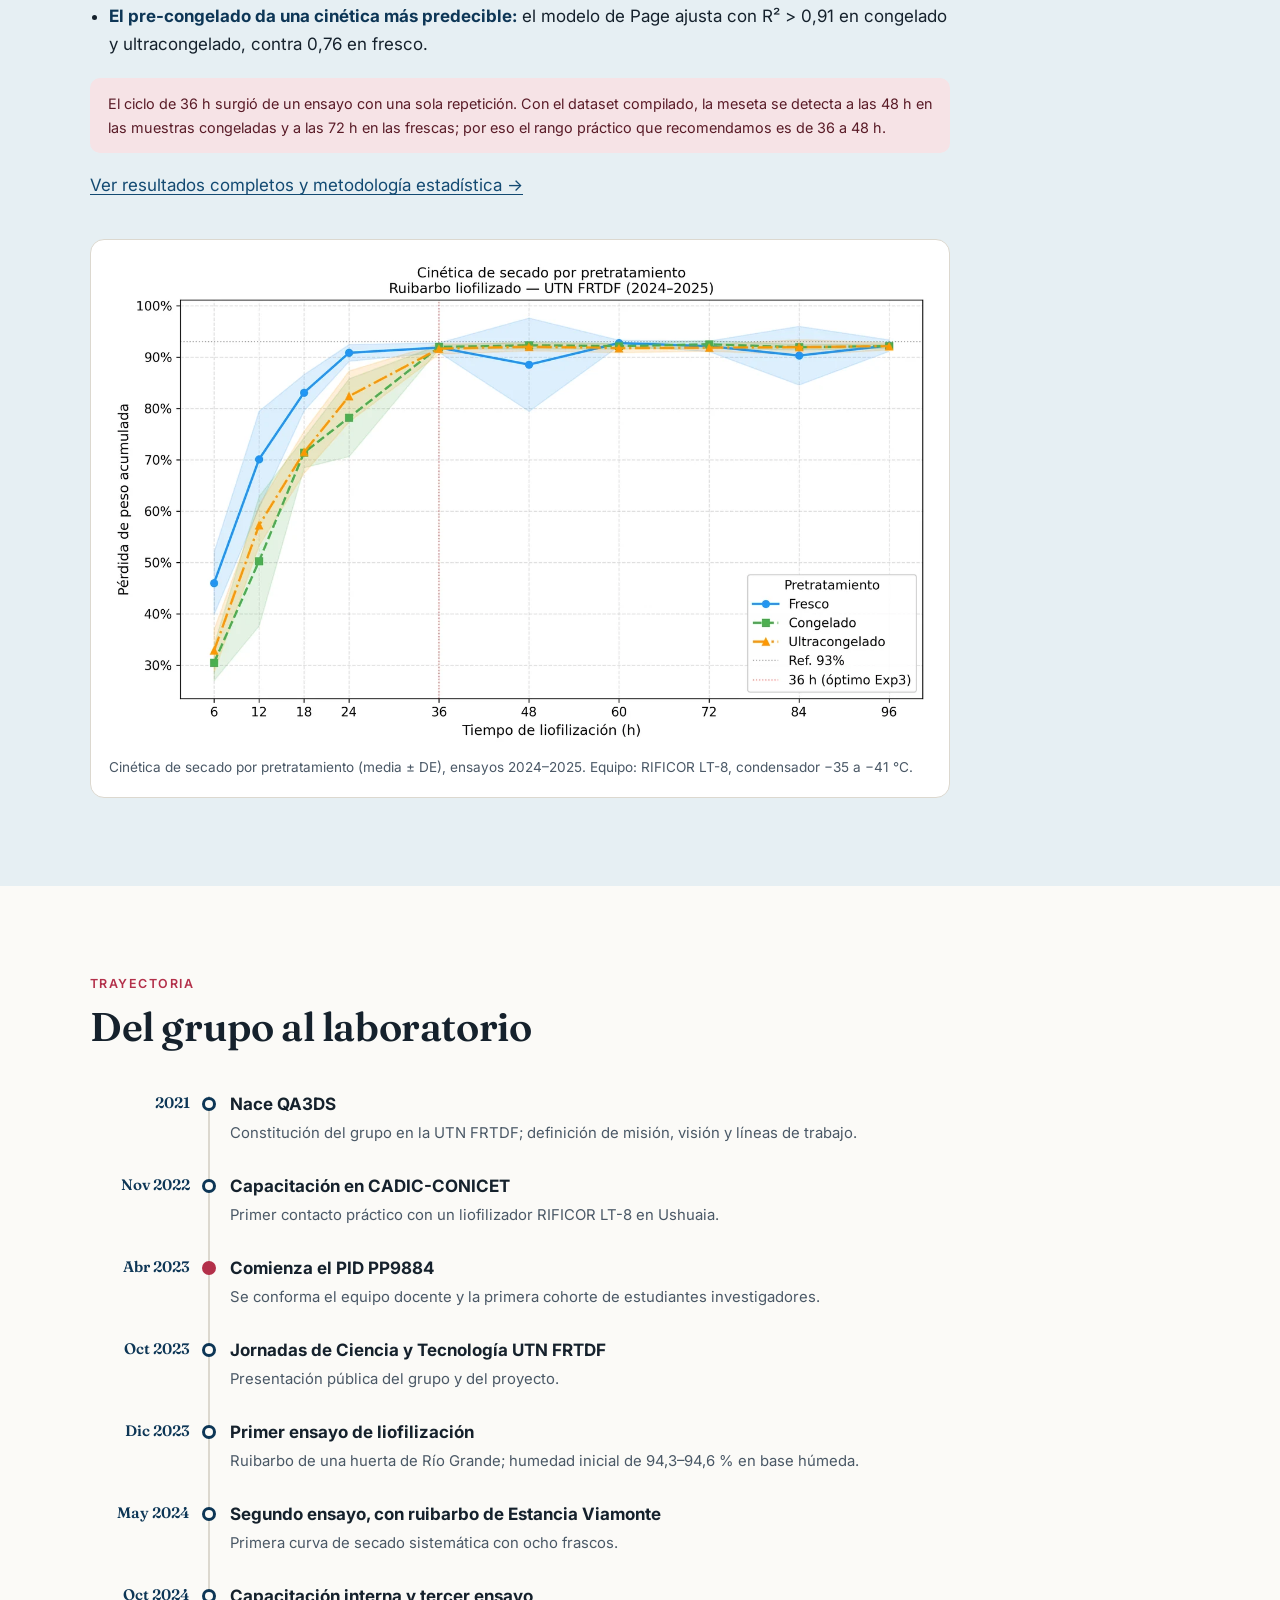
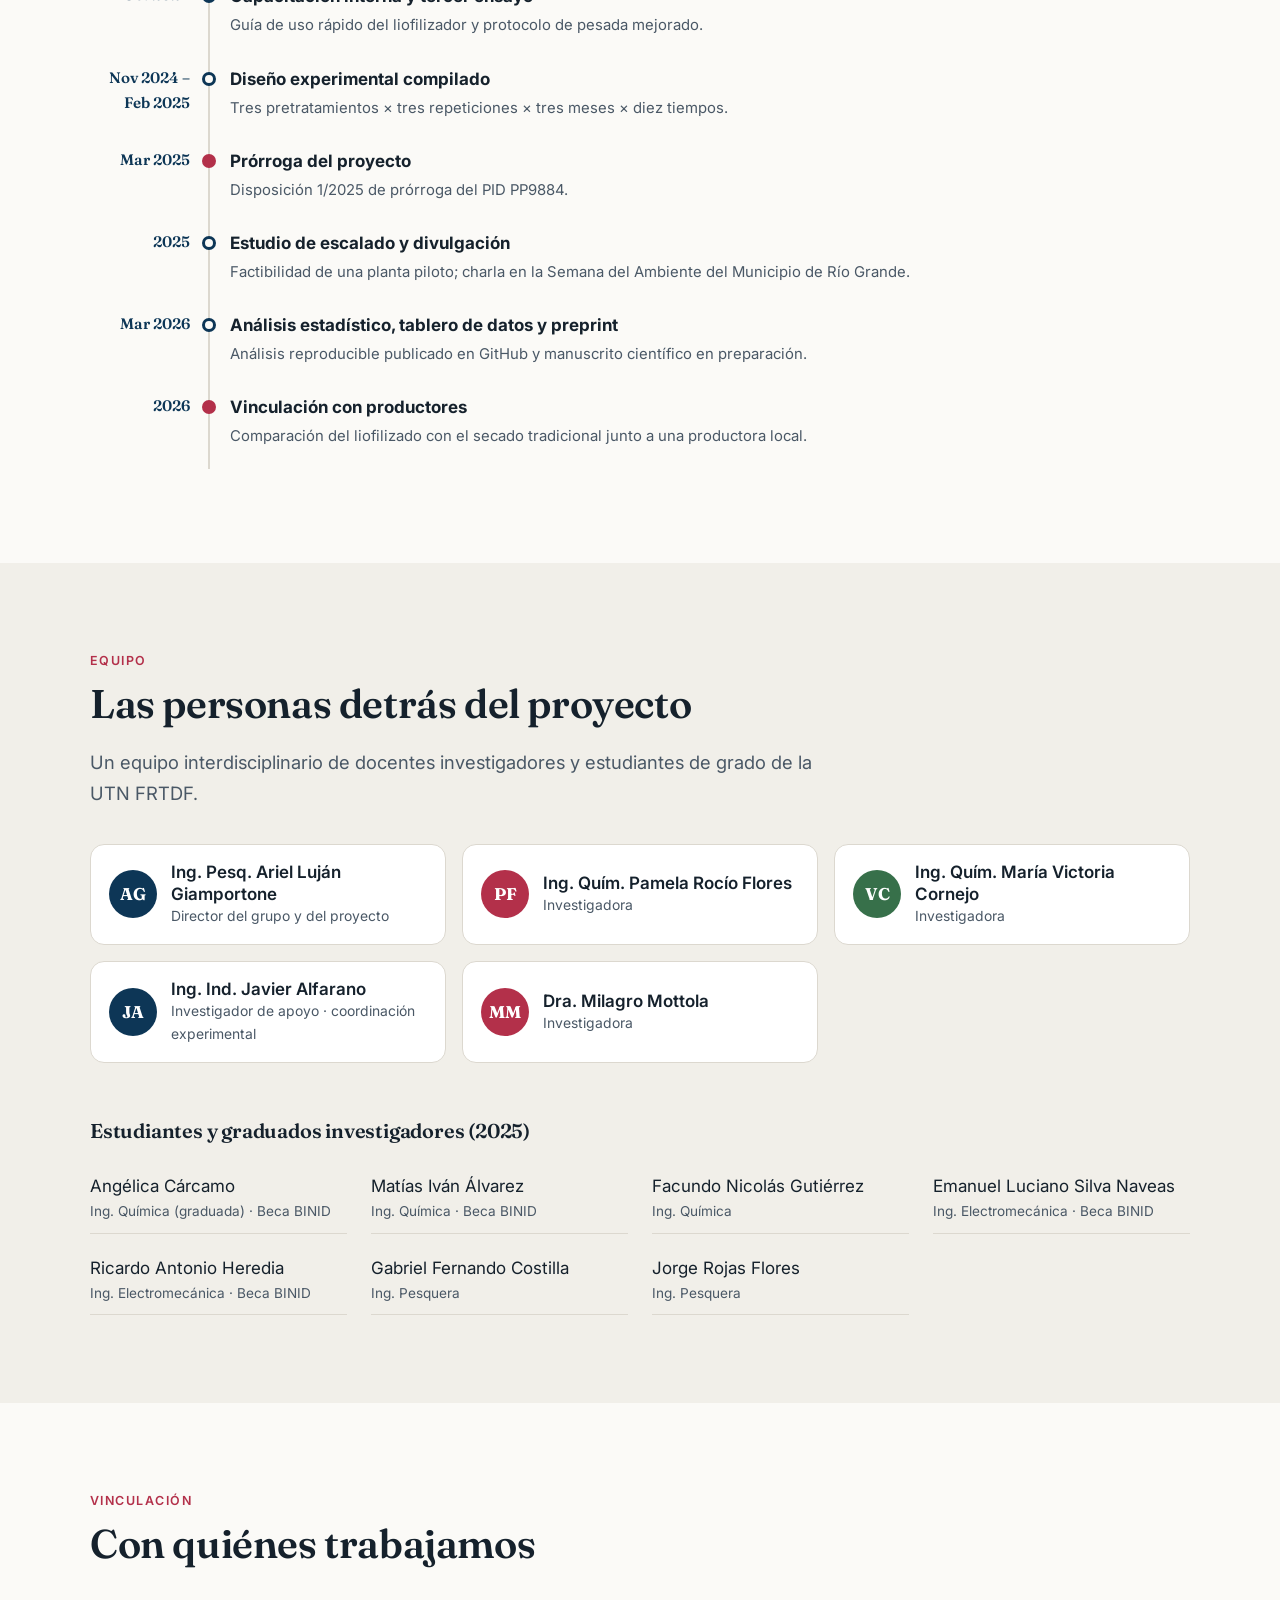
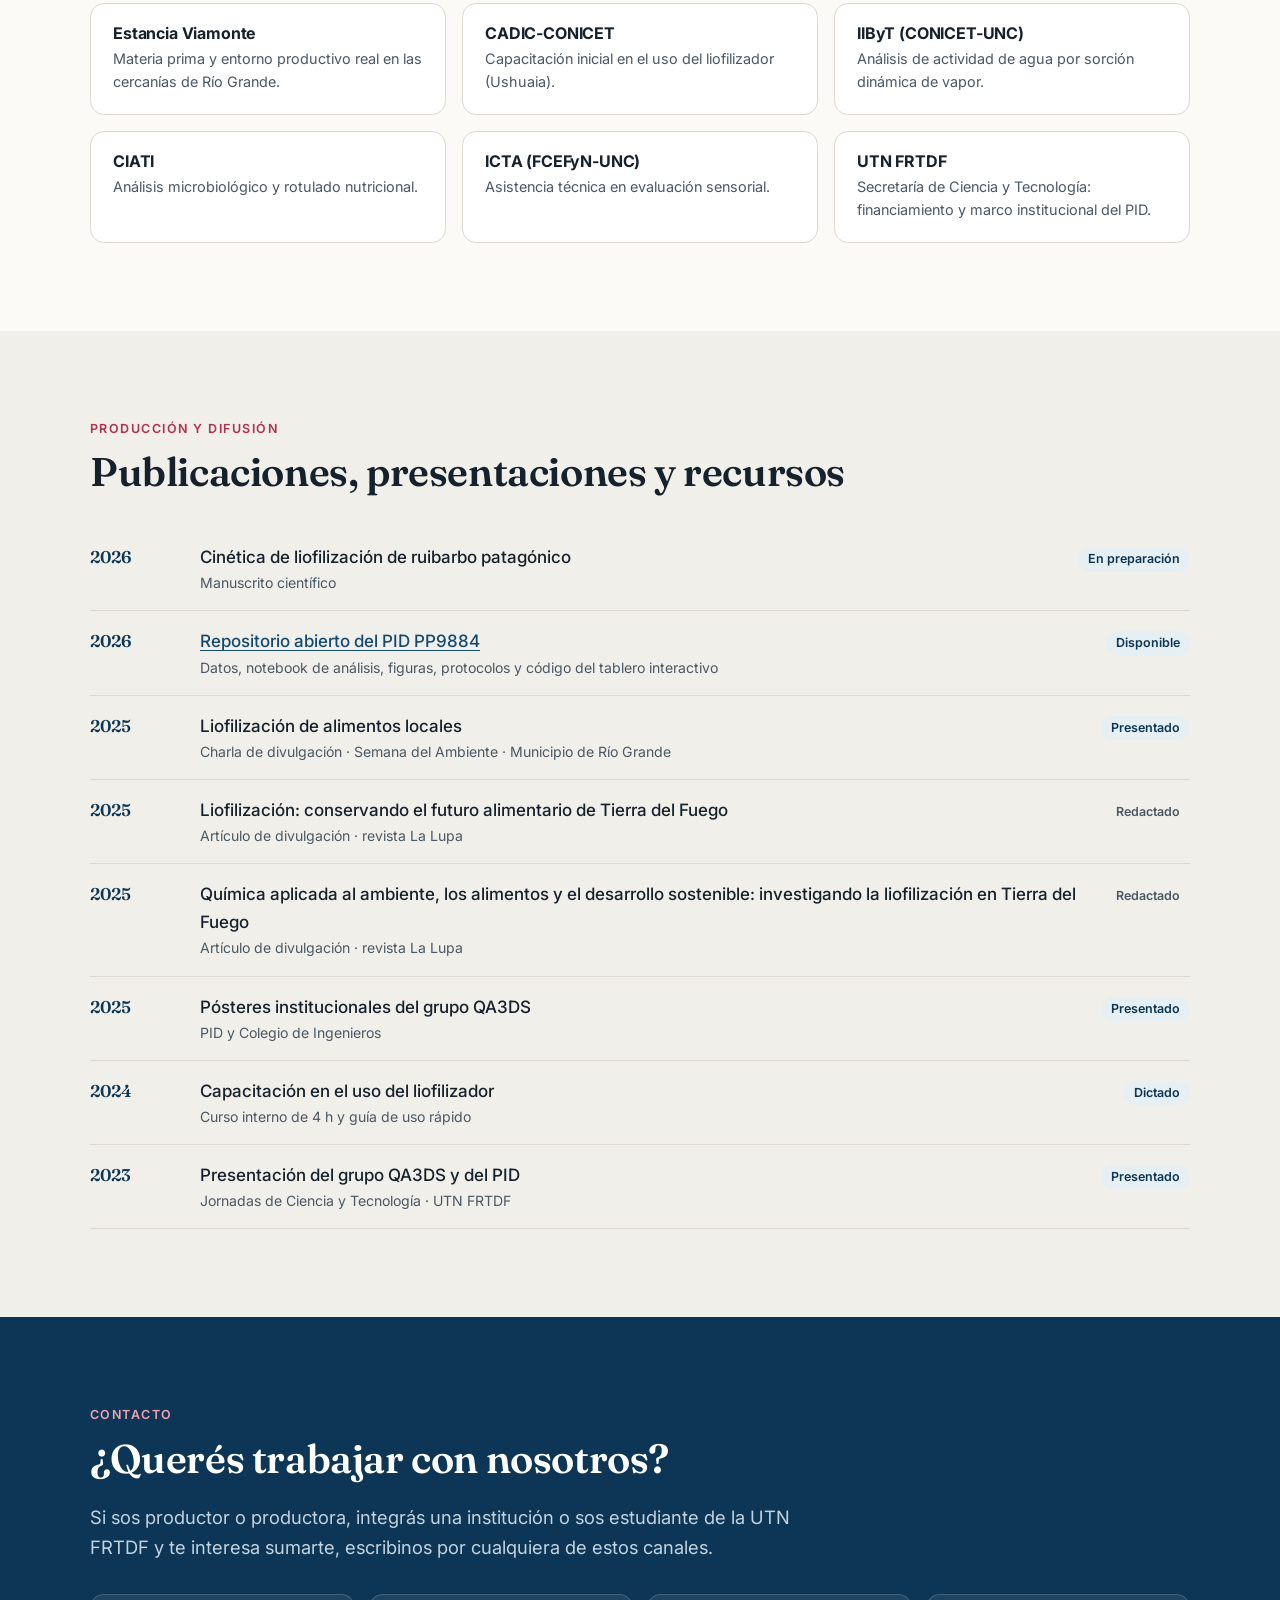
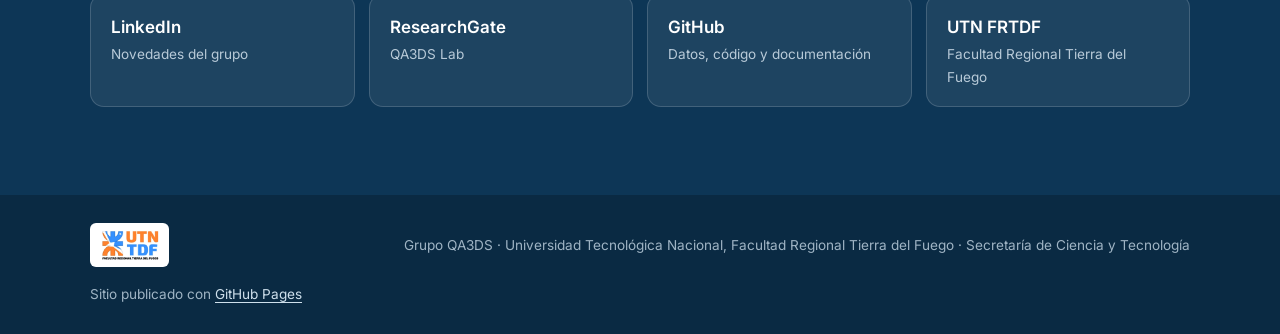
==== commit 753677f8: "fix: quitar ilustración de divulgación y a T. Chalde del equipo del grupo Chalde es codirector del P" ====
--- a/index.html
+++ b/index.html
@@ -141,35 +141,28 @@
         </div>
       </div>
 
-      <div class="steps">
-        <div class="step">
-          <div class="n">1</div>
-          <h3>Congelación</h3>
-          <p>Los peciolos de ruibarbo se cortan en trozos de ~1 cm y se congelan antes de entrar al equipo.</p>
-        </div>
-        <div class="step">
-          <div class="n">2</div>
-          <h3>Vacío</h3>
-          <p>En el liofilizador, un condensador a unos −40 °C y la baja presión crean las condiciones para que el hielo no se funda.</p>
-        </div>
-        <div class="step">
-          <div class="n">3</div>
-          <h3>Sublimación</h3>
-          <p>El hielo pasa directamente a vapor. Pesamos las muestras a lo largo del tiempo para seguir la curva de secado.</p>
-        </div>
-      </div>
-
-      <div class="media-row">
+      <div class="media-row process">
+        <div class="steps stacked">
+          <div class="step">
+            <div class="n">1</div>
+            <h3>Congelación</h3>
+            <p>Los peciolos de ruibarbo se cortan en trozos de ~1 cm y se congelan antes de entrar al equipo.</p>
+          </div>
+          <div class="step">
+            <div class="n">2</div>
+            <h3>Vacío</h3>
+            <p>En el liofilizador, un condensador a unos −40 °C y la baja presión crean las condiciones para que el hielo no se funda.</p>
+          </div>
+          <div class="step">
+            <div class="n">3</div>
+            <h3>Sublimación</h3>
+            <p>El hielo pasa directamente a vapor. Pesamos las muestras a lo largo del tiempo para seguir la curva de secado.</p>
+          </div>
+        </div>
         <figure class="photo tall">
           <img src="assets/img/liofilizador-rificor.webp" width="1100" height="1467" loading="lazy"
                alt="Liofilizador RIFICOR LT-8 en el laboratorio de la UTN FRTDF, con frascos de vidrio que contienen trozos de ruibarbo envueltos en papel de aluminio">
           <figcaption>Liofilizador RIFICOR LT-8 de la UTN FRTDF (Río Grande) durante un ensayo con ruibarbo.</figcaption>
-        </figure>
-        <figure class="photo tall">
-          <img src="assets/img/proceso-divulgacion.webp" width="900" height="900" loading="lazy"
-               style="object-fit:contain;background:#f7ecd9"
-               alt="Ilustración de divulgación: un ruibarbo fresco y húmedo pasa por congelación, vacío y sublimación en el liofilizador y sale seco y con larga vida útil">
-          <figcaption>Material de divulgación del grupo: el proceso contado por el propio ruibarbo.</figcaption>
         </figure>
       </div>
 
@@ -266,7 +259,6 @@
         <div class="person"><div class="avatar" aria-hidden="true">VC</div><div><div class="name">Ing. Quím. María Victoria Cornejo</div><div class="role">Investigadora</div></div></div>
         <div class="person"><div class="avatar" aria-hidden="true">JA</div><div><div class="name">Ing. Ind. Javier Alfarano</div><div class="role">Investigador de apoyo · coordinación experimental</div></div></div>
         <div class="person"><div class="avatar" aria-hidden="true">MM</div><div><div class="name">Dra. Milagro Mottola</div><div class="role">Investigadora</div></div></div>
-        <div class="person"><div class="avatar" aria-hidden="true">TC</div><div><div class="name">Dr. Tomás Chalde</div><div class="role">Investigador de apoyo</div></div></div>
       </div>
 
       <h3 class="subhead">Estudiantes y graduados investigadores (2025)</h3>
--- a/assets/css/styles.css
+++ b/assets/css/styles.css
@@ -330,6 +330,8 @@
   align-items: stretch;
 }
 .media-row figure { margin: 0; }
+.media-row.process { margin-top: 48px; }
+.steps.stacked { grid-template-columns: 1fr; margin: 0; align-content: center; }
 .photo {
   border-radius: var(--radius);
   overflow: hidden;
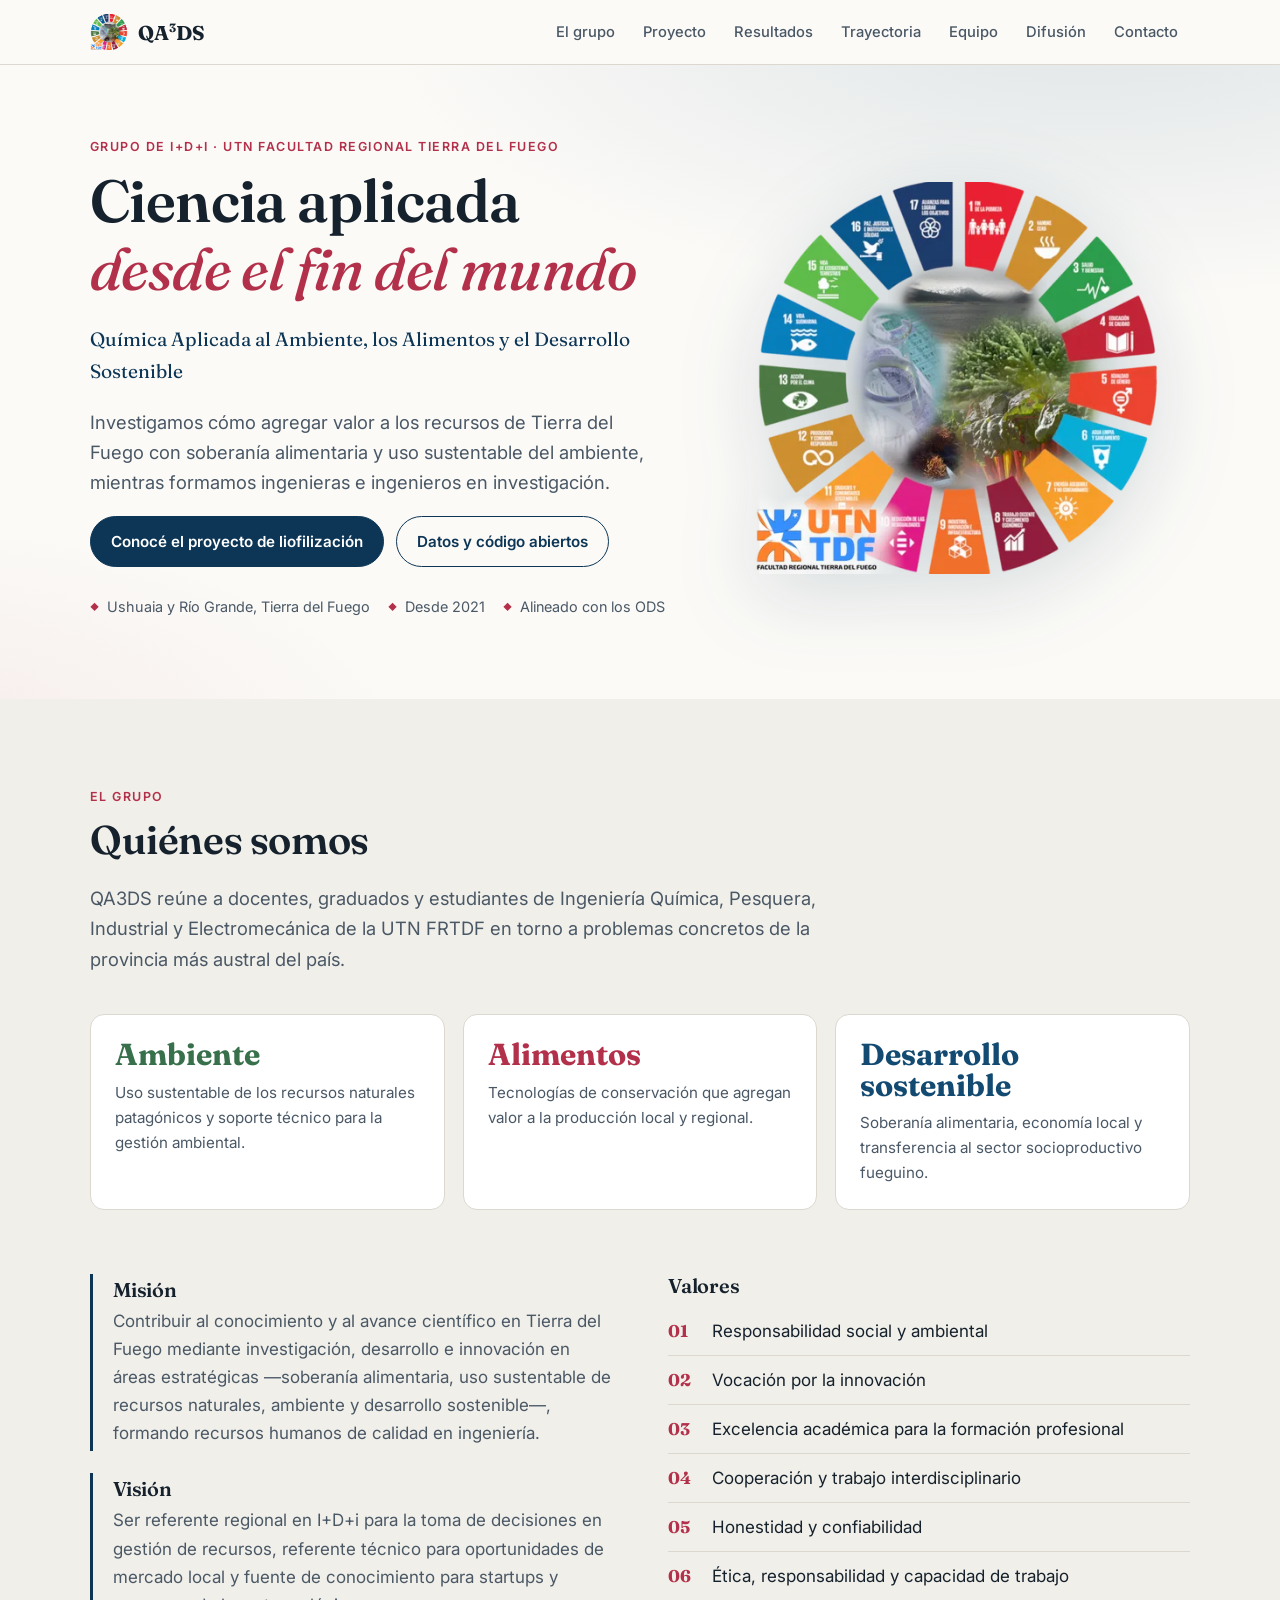
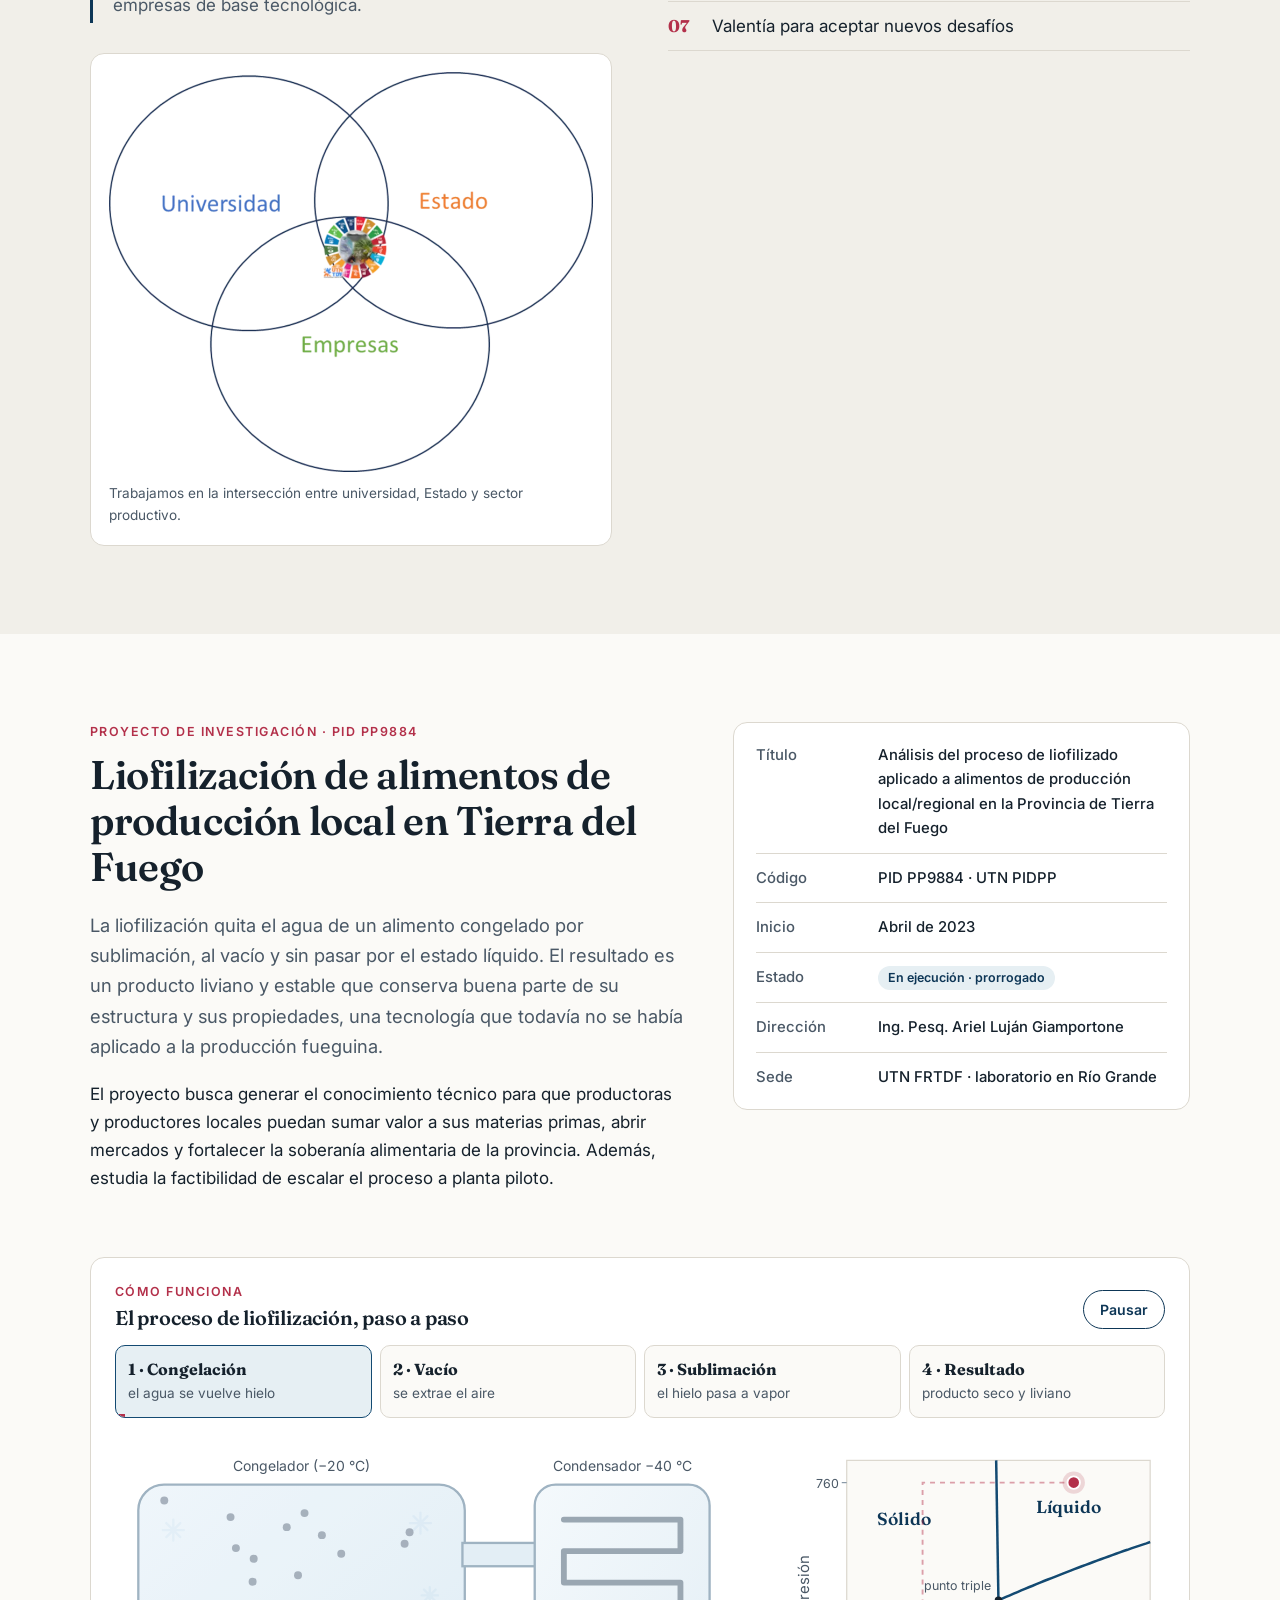
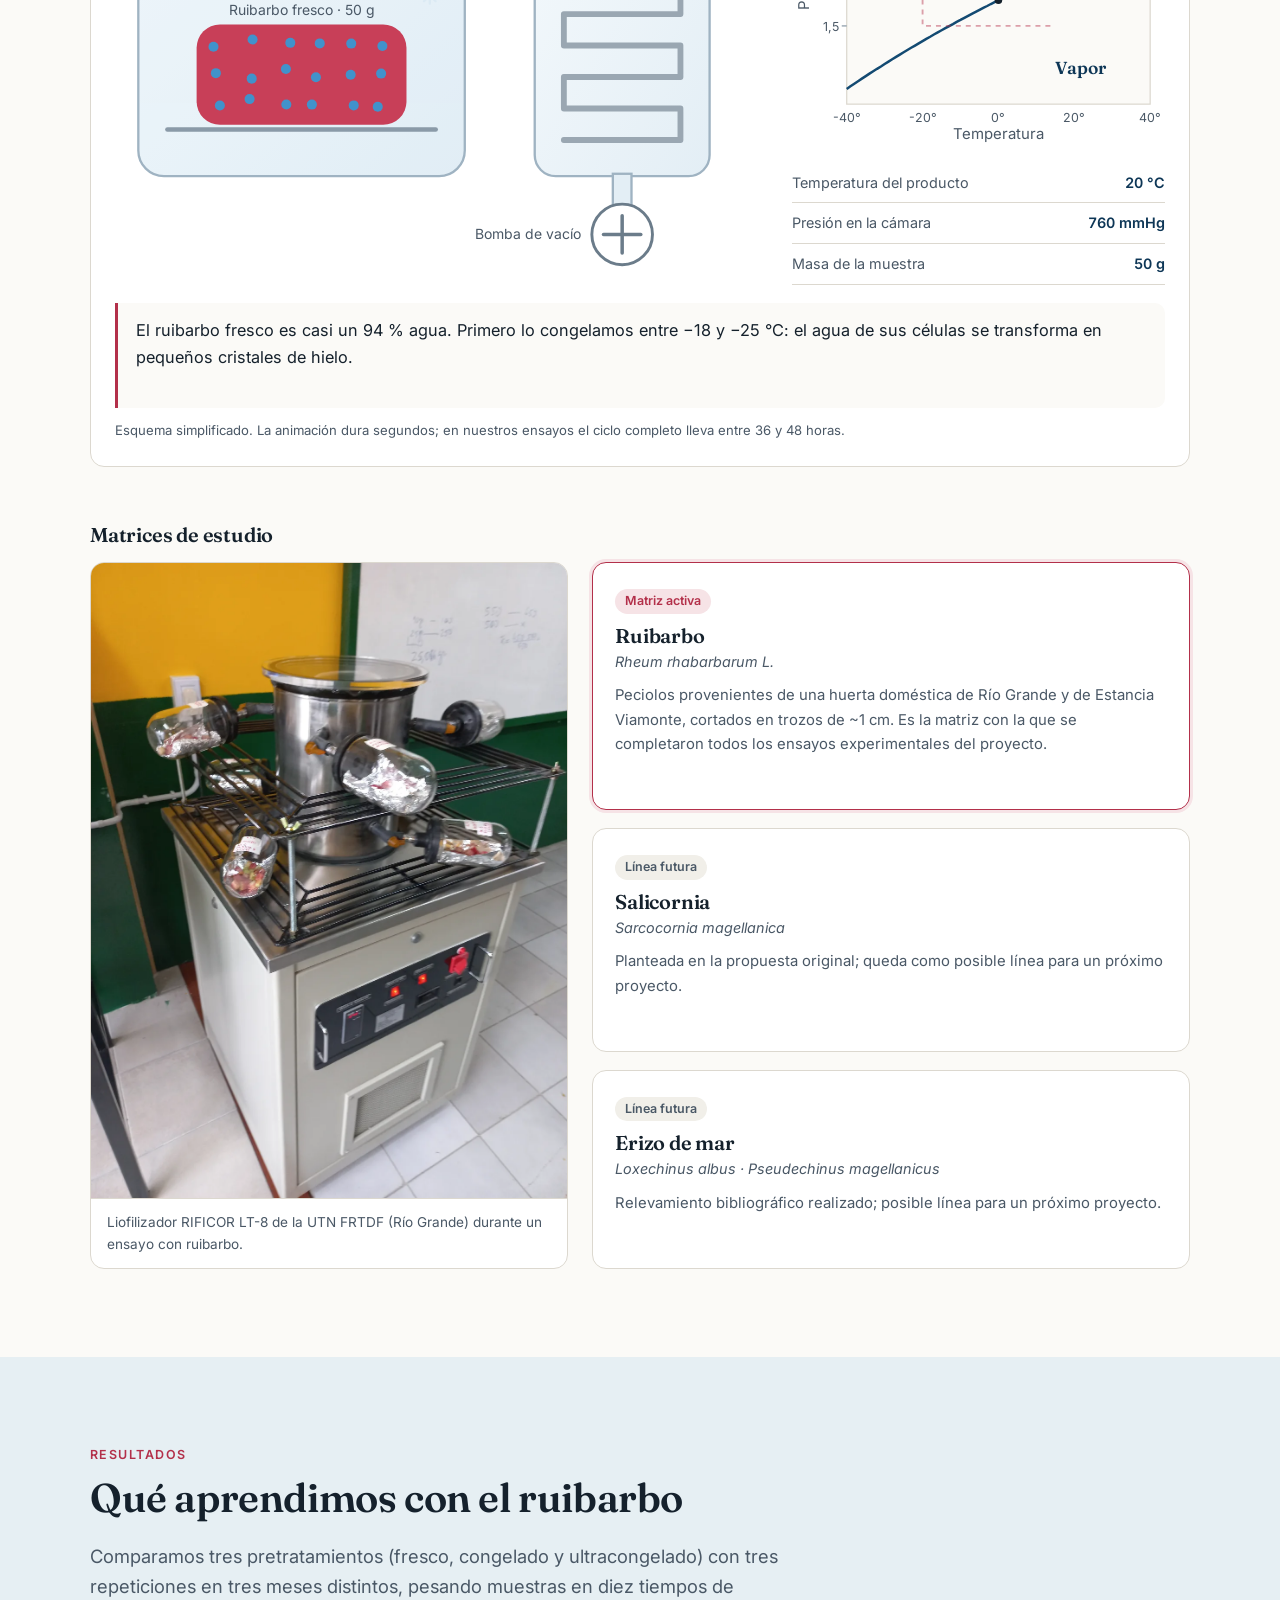
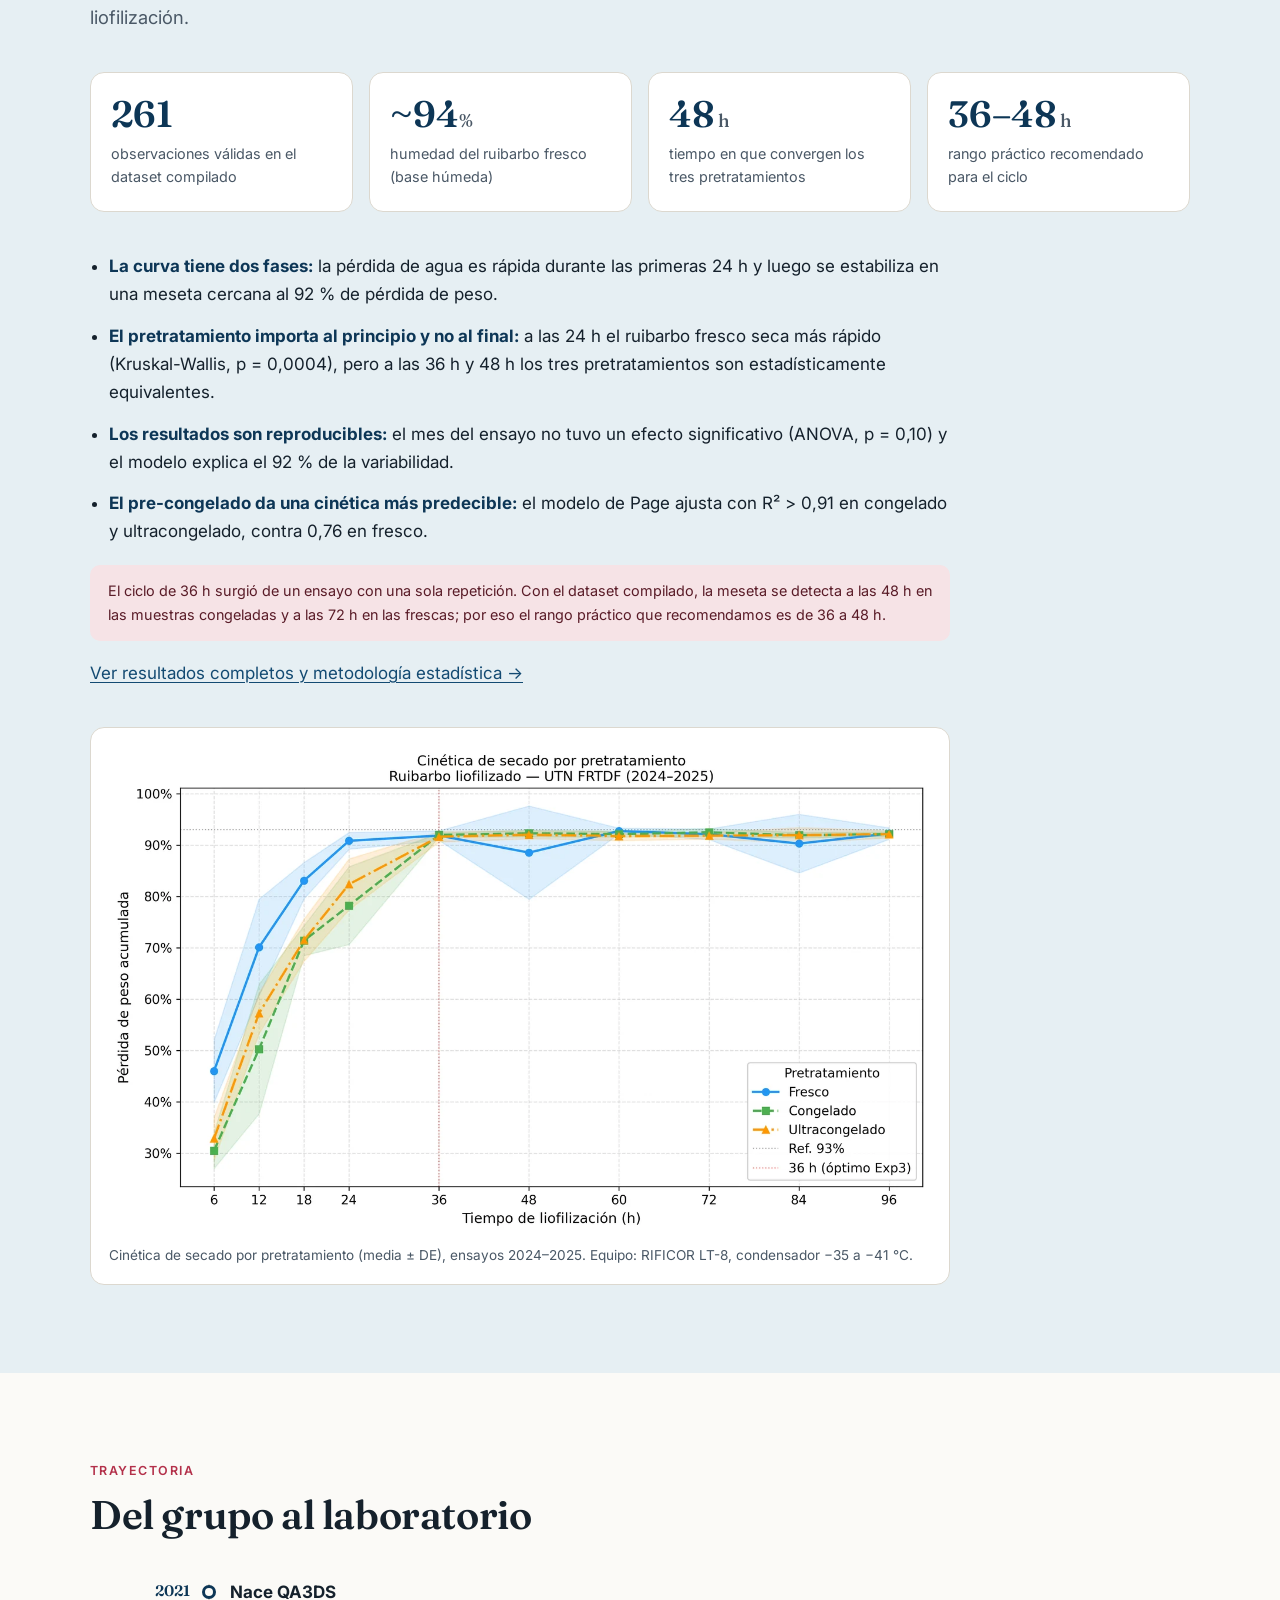
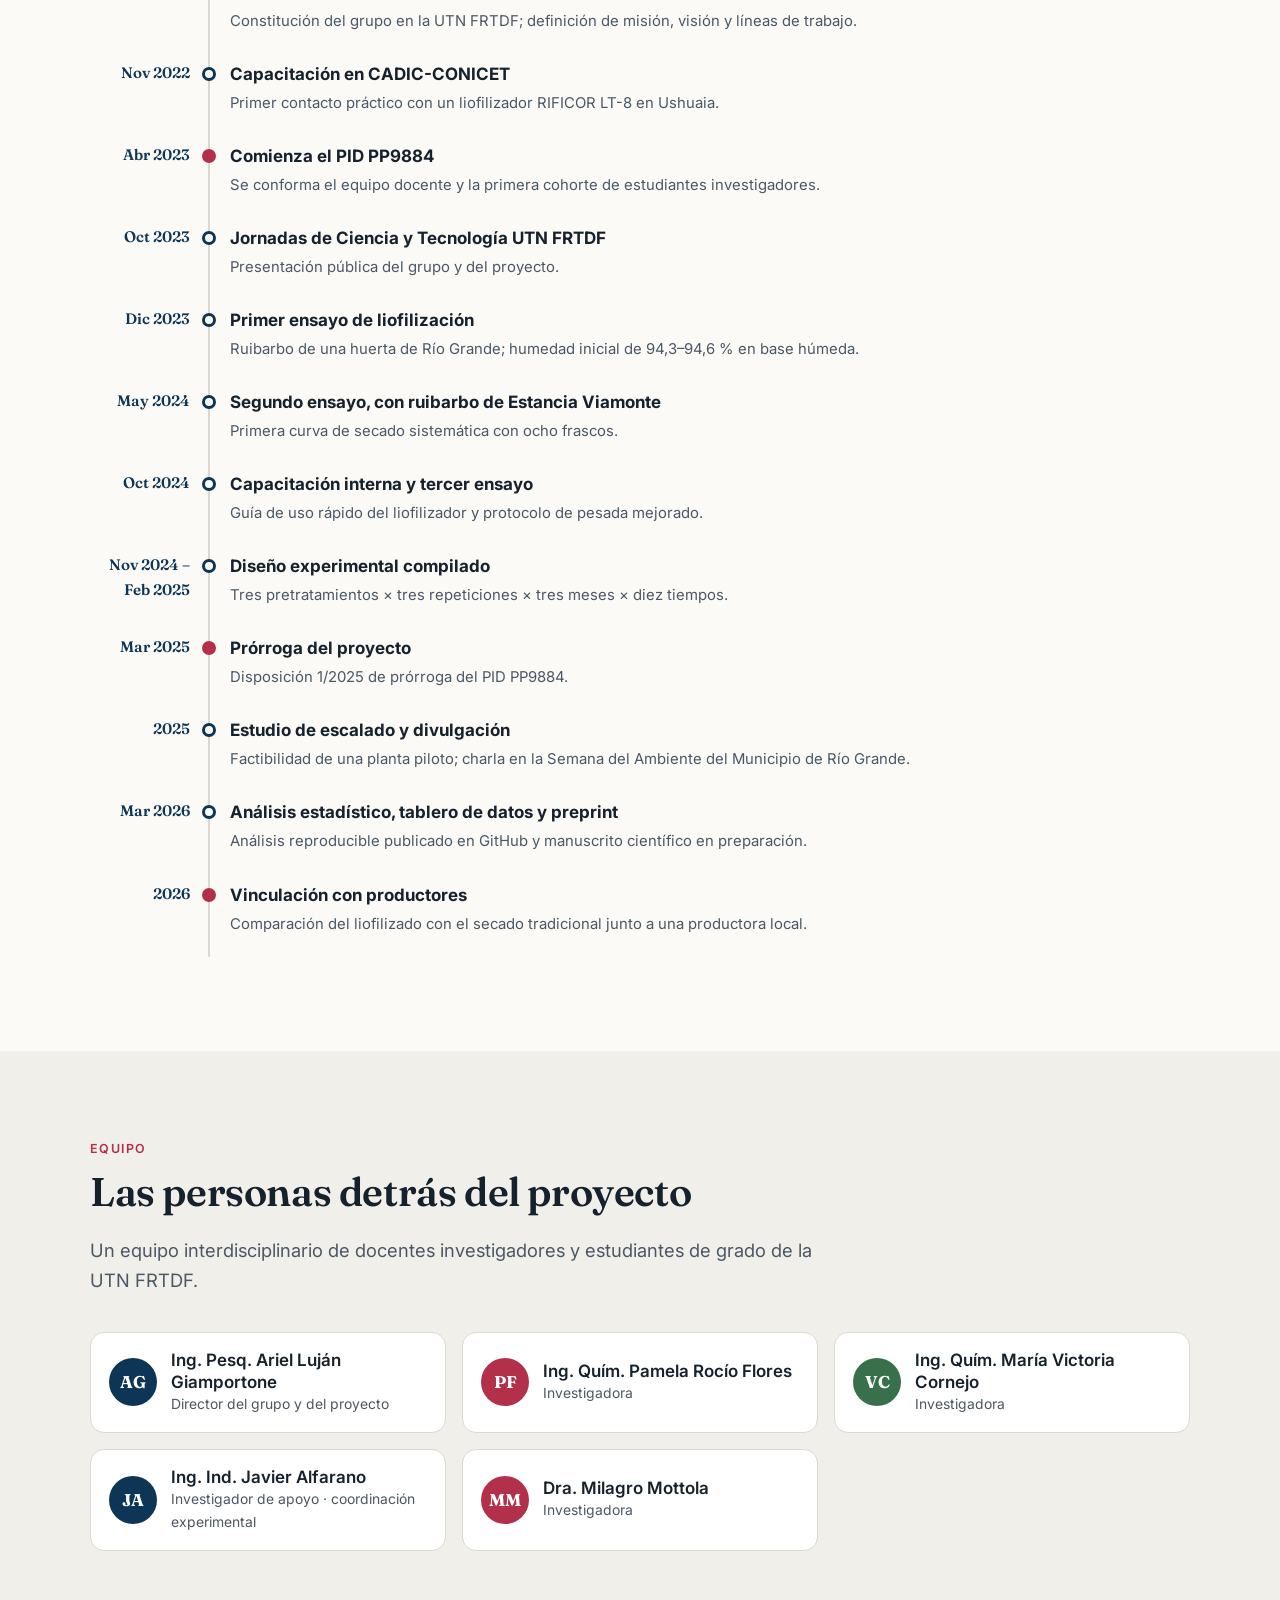
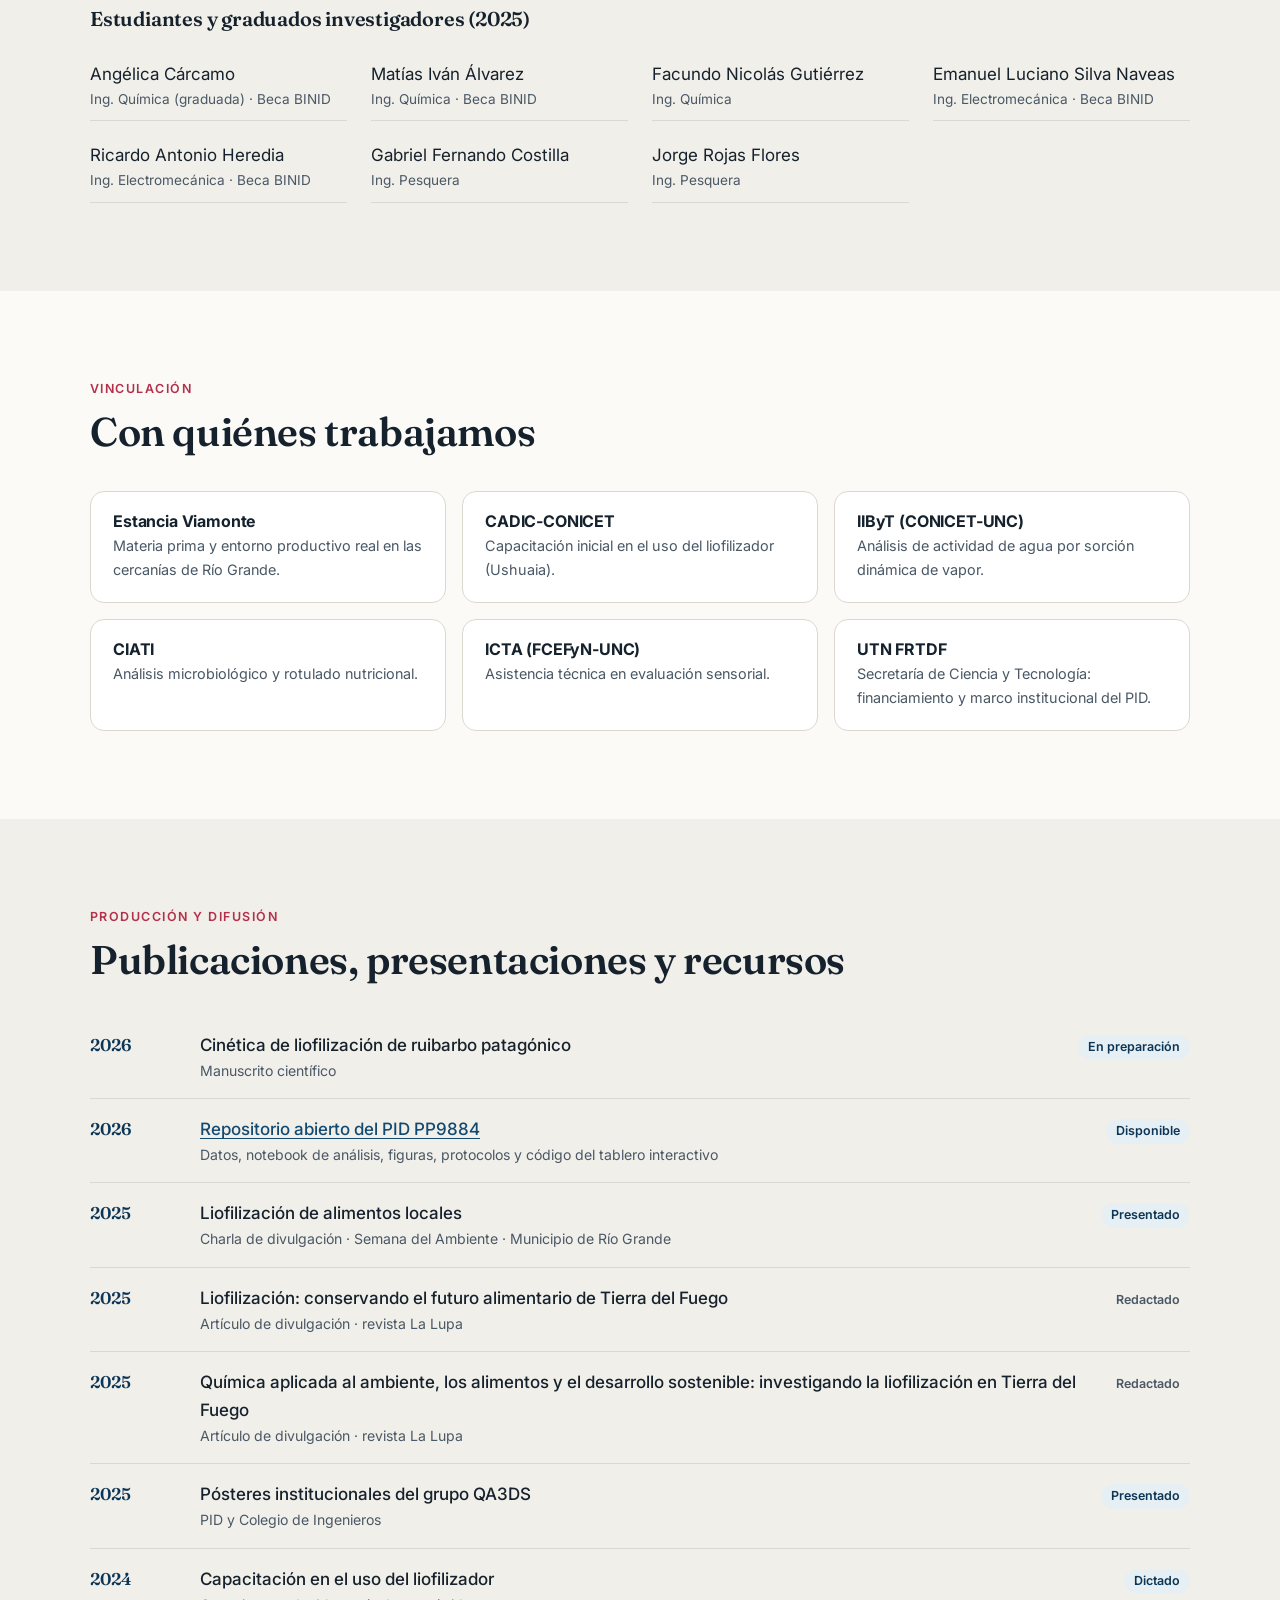
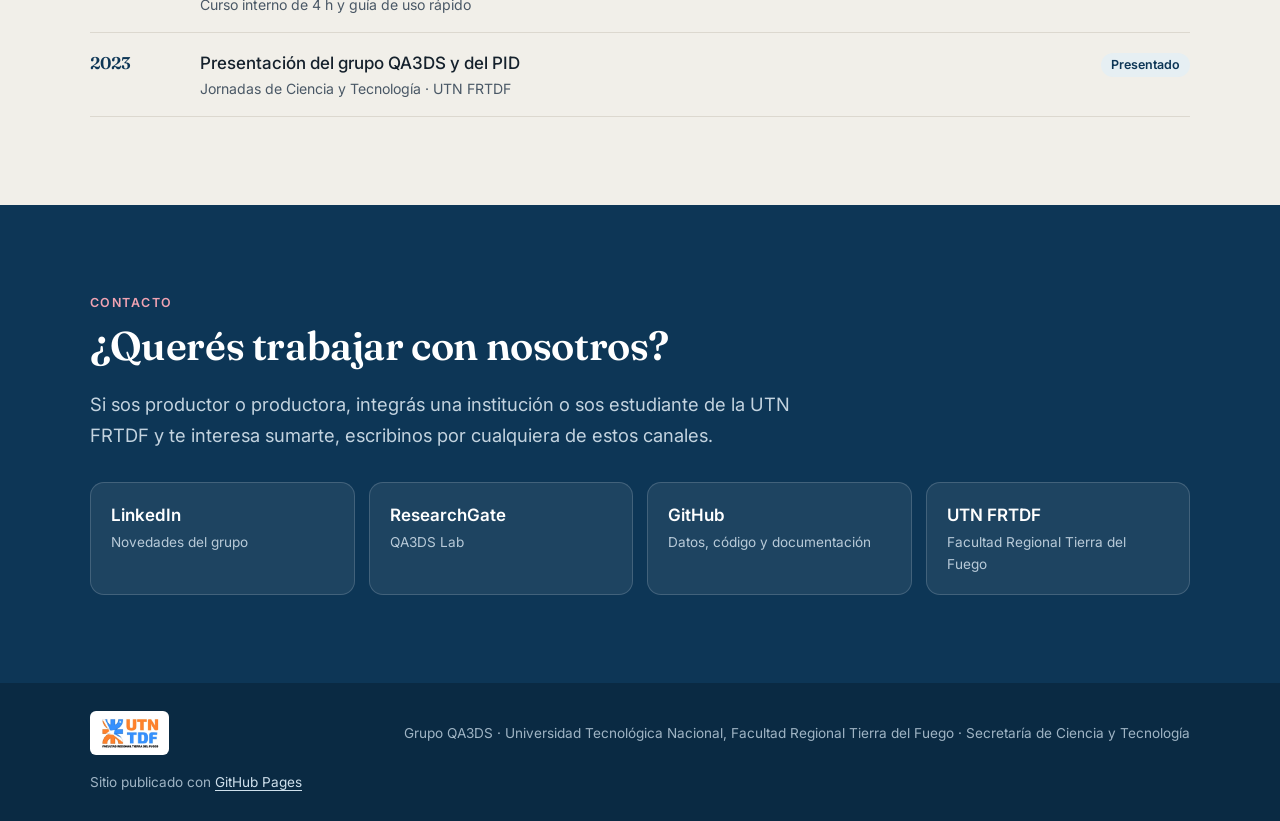
==== commit 7094502f: "feat: animación interactiva del proceso de liofilización Esquema SVG con cuatro etapas (congelación," ====
--- a/index.html
+++ b/index.html
@@ -141,50 +141,123 @@
         </div>
       </div>
 
-      <div class="media-row process">
-        <div class="steps stacked">
-          <div class="step">
-            <div class="n">1</div>
-            <h3>Congelación</h3>
-            <p>Los peciolos de ruibarbo se cortan en trozos de ~1 cm y se congelan antes de entrar al equipo.</p>
-          </div>
-          <div class="step">
-            <div class="n">2</div>
-            <h3>Vacío</h3>
-            <p>En el liofilizador, un condensador a unos −40 °C y la baja presión crean las condiciones para que el hielo no se funda.</p>
-          </div>
-          <div class="step">
-            <div class="n">3</div>
-            <h3>Sublimación</h3>
-            <p>El hielo pasa directamente a vapor. Pesamos las muestras a lo largo del tiempo para seguir la curva de secado.</p>
-          </div>
-        </div>
+      <!-- ANIMACIÓN DEL PROCESO (lógica en assets/js/liofilizacion.js) -->
+      <div class="lio" id="lio-anim">
+        <div class="lio-head">
+          <div>
+            <p class="eyebrow" style="margin-bottom:.2rem">Cómo funciona</p>
+            <h3 style="margin:0">El proceso de liofilización, paso a paso</h3>
+          </div>
+          <button class="lio-play" type="button" aria-pressed="true">Pausar</button>
+        </div>
+
+        <div class="lio-tabs" role="group" aria-label="Etapas del proceso">
+          <button class="lio-tab" type="button" data-stage="0"><b>1 · Congelación</b>el agua se vuelve hielo<span class="bar"></span></button>
+          <button class="lio-tab" type="button" data-stage="1"><b>2 · Vacío</b>se extrae el aire<span class="bar"></span></button>
+          <button class="lio-tab" type="button" data-stage="2"><b>3 · Sublimación</b>el hielo pasa a vapor<span class="bar"></span></button>
+          <button class="lio-tab" type="button" data-stage="3"><b>4 · Resultado</b>producto seco y liviano<span class="bar"></span></button>
+        </div>
+
+        <div class="lio-body">
+          <svg class="lio-scene" viewBox="0 0 560 380" role="img"
+               aria-label="Esquema animado de un liofilizador: cámara con un trozo de ruibarbo, condensador y bomba de vacío">
+            <defs>
+              <linearGradient id="lio-glass" x1="0" y1="0" x2="1" y2="1">
+                <stop offset="0" stop-color="#f4f9fc"/><stop offset="1" stop-color="#e3eef5"/>
+              </linearGradient>
+            </defs>
+
+            <!-- cámara -->
+            <text class="lio-label" id="lio-chamber-label" x="160" y="28" text-anchor="middle">Congelador</text>
+            <rect x="20" y="40" width="280" height="250" rx="22" fill="url(#lio-glass)" stroke="#9fb3c2" stroke-width="2"/>
+            <g id="lio-freezer" opacity="0">
+              <rect x="21" y="41" width="278" height="248" rx="21" fill="#cfe6f7"/>
+              <g class="lio-flakes" stroke="#7fb4dc" stroke-width="2" stroke-linecap="round">
+                <path d="M50 70v18M41 79h18M44 73l12 12M56 73l-12 12"/>
+                <path d="M262 64v18M253 73h18M256 67l12 12M268 67l-12 12"/>
+                <path d="M270 128v14M263 135h14M265 130l10 10M275 130l-10 10"/>
+              </g>
+            </g>
+            <line x1="45" y1="250" x2="275" y2="250" stroke="#8a9aa8" stroke-width="4" stroke-linecap="round"/>
+
+            <!-- calor del ambiente -->
+            <g id="lio-heat" opacity="0" stroke="#d9822b" stroke-width="2.5" fill="none" stroke-linecap="round">
+              <path class="lio-wave" d="M100 282c-5-6 5-10 0-16s5-10 0-16"/>
+              <path class="lio-wave" d="M160 282c-5-6 5-10 0-16s5-10 0-16"/>
+              <path class="lio-wave" d="M220 282c-5-6 5-10 0-16s5-10 0-16"/>
+              <text class="lio-label" x="160" y="306" text-anchor="middle" stroke="none" fill="#b86b12">calor suave</text>
+            </g>
+
+            <!-- ruibarbo -->
+            <rect id="lio-piece" x="70" y="160" width="180" height="86" rx="20" fill="#c83f58"/>
+            <g id="lio-pores"></g>
+            <text class="lio-label" id="lio-piece-label" x="160" y="152" text-anchor="middle">Ruibarbo fresco · 50 g</text>
+
+            <!-- tubo -->
+            <rect x="298" y="90" width="64" height="20" fill="#e3eef5" stroke="#9fb3c2" stroke-width="2"/>
+
+            <!-- condensador -->
+            <text class="lio-label" x="435" y="28" text-anchor="middle">Condensador −40 °C</text>
+            <rect x="360" y="40" width="150" height="250" rx="18" fill="url(#lio-glass)" stroke="#9fb3c2" stroke-width="2"/>
+            <path id="lio-coil" fill="none" stroke="#9aa7b2" stroke-width="5" stroke-linecap="round" stroke-linejoin="round"/>
+            <g id="lio-frost"></g>
+
+            <!-- bomba de vacío -->
+            <rect x="427" y="288" width="16" height="28" fill="#e3eef5" stroke="#9fb3c2" stroke-width="2"/>
+            <circle cx="435" cy="340" r="26" fill="#fff" stroke="#6b7c8a" stroke-width="2.5"/>
+            <g id="lio-fan" stroke="#6b7c8a" stroke-width="3" stroke-linecap="round">
+              <line x1="435" y1="324" x2="435" y2="356"/><line x1="419" y1="340" x2="451" y2="340"/>
+            </g>
+            <text class="lio-label" x="400" y="344" text-anchor="end">Bomba de vacío</text>
+
+            <g id="lio-particles"></g>
+          </svg>
+
+          <div class="lio-side">
+            <svg class="lio-phase" viewBox="0 0 300 250" role="img"
+                 aria-label="Diagrama de fases del agua: el punto muestra la temperatura y la presión del producto en cada etapa">
+              <g id="lio-phase-g"></g>
+            </svg>
+            <dl class="lio-readouts">
+              <div><dt>Temperatura del producto</dt><dd id="lio-t">20 °C</dd></div>
+              <div><dt>Presión en la cámara</dt><dd id="lio-p">760 mmHg</dd></div>
+              <div><dt>Masa de la muestra</dt><dd id="lio-m">50 g</dd></div>
+            </dl>
+          </div>
+        </div>
+
+        <div class="lio-caption" aria-live="polite">
+          <p id="lio-text"></p>
+        </div>
+        <p class="lio-note">Esquema simplificado. La animación dura segundos; en nuestros ensayos el ciclo completo lleva entre 36 y 48 horas.</p>
+      </div>
+
+      <h3 class="subhead">Matrices de estudio</h3>
+      <div class="media-row matrices-row" style="margin-top:16px">
         <figure class="photo tall">
           <img src="assets/img/liofilizador-rificor.webp" width="1100" height="1467" loading="lazy"
                alt="Liofilizador RIFICOR LT-8 en el laboratorio de la UTN FRTDF, con frascos de vidrio que contienen trozos de ruibarbo envueltos en papel de aluminio">
           <figcaption>Liofilizador RIFICOR LT-8 de la UTN FRTDF (Río Grande) durante un ensayo con ruibarbo.</figcaption>
         </figure>
-      </div>
-
-      <h3 class="subhead">Matrices de estudio</h3>
-      <div class="matrices" style="margin-top:16px">
-        <div class="matrix active">
-          <span class="badge red">Matriz activa</span>
-          <h3 style="margin-top:10px">Ruibarbo</h3>
-          <div class="sci">Rheum rhabarbarum L.</div>
-          <p>Peciolos provenientes de una huerta doméstica de Río Grande y de Estancia Viamonte. Es la matriz con la que se completaron todos los ensayos experimentales del proyecto.</p>
-        </div>
-        <div class="matrix">
-          <span class="badge muted">Línea futura</span>
-          <h3 style="margin-top:10px">Salicornia</h3>
-          <div class="sci">Sarcocornia magellanica</div>
-          <p>Planteada en la propuesta original; queda como posible línea para un próximo proyecto.</p>
-        </div>
-        <div class="matrix">
-          <span class="badge muted">Línea futura</span>
-          <h3 style="margin-top:10px">Erizo de mar</h3>
-          <div class="sci">Loxechinus albus · Pseudechinus magellanicus</div>
-          <p>Relevamiento bibliográfico realizado; posible línea para un próximo proyecto.</p>
+        <div class="matrices stacked">
+          <div class="matrix active">
+            <span class="badge red">Matriz activa</span>
+            <h3 style="margin-top:10px">Ruibarbo</h3>
+            <div class="sci">Rheum rhabarbarum L.</div>
+            <p>Peciolos provenientes de una huerta doméstica de Río Grande y de Estancia Viamonte, cortados en trozos de ~1 cm. Es la matriz con la que se completaron todos los ensayos experimentales del proyecto.</p>
+          </div>
+          <div class="matrix">
+            <span class="badge muted">Línea futura</span>
+            <h3 style="margin-top:10px">Salicornia</h3>
+            <div class="sci">Sarcocornia magellanica</div>
+            <p>Planteada en la propuesta original; queda como posible línea para un próximo proyecto.</p>
+          </div>
+          <div class="matrix">
+            <span class="badge muted">Línea futura</span>
+            <h3 style="margin-top:10px">Erizo de mar</h3>
+            <div class="sci">Loxechinus albus · Pseudechinus magellanicus</div>
+            <p>Relevamiento bibliográfico realizado; posible línea para un próximo proyecto.</p>
+          </div>
         </div>
       </div>
     </div>
@@ -333,6 +406,7 @@
   </div>
 </footer>
 
+<script src="assets/js/liofilizacion.js" defer></script>
 <script>
   const toggle = document.querySelector('.nav-toggle');
   const nav = document.getElementById('nav');
--- a/assets/css/styles.css
+++ b/assets/css/styles.css
@@ -368,6 +368,121 @@
 .matrix .sci { font-style: italic; color: var(--ink-soft); font-size: 0.9rem; margin-bottom: 10px; }
 .matrix p { font-size: 0.93rem; color: var(--ink-soft); margin: 10px 0 0; }
 
+/* ---------- Animación del proceso ---------- */
+.lio {
+  margin-top: 48px;
+  background: #fff;
+  border: 1px solid var(--line);
+  border-radius: var(--radius);
+  padding: 24px;
+}
+.lio-head {
+  display: flex;
+  justify-content: space-between;
+  align-items: flex-end;
+  gap: 16px;
+  margin-bottom: 16px;
+}
+.lio-play {
+  flex: none;
+  font: inherit;
+  font-size: 0.88rem;
+  font-weight: 600;
+  color: var(--navy);
+  background: transparent;
+  border: 1.5px solid var(--navy);
+  border-radius: 999px;
+  padding: 7px 16px;
+  cursor: pointer;
+}
+.lio-play:hover { background: var(--ice); }
+.lio-tabs {
+  display: grid;
+  grid-template-columns: repeat(4, 1fr);
+  gap: 8px;
+}
+.lio-tab {
+  position: relative;
+  overflow: hidden;
+  text-align: left;
+  font: inherit;
+  font-size: 0.85rem;
+  color: var(--ink-soft);
+  background: var(--paper);
+  border: 1px solid var(--line);
+  border-radius: 10px;
+  padding: 10px 12px 12px;
+  cursor: pointer;
+}
+.lio-tab b { display: block; font-family: var(--serif); font-size: 1rem; color: var(--ink); }
+.lio-tab .bar {
+  position: absolute;
+  left: 0;
+  bottom: 0;
+  height: 3px;
+  width: calc(var(--p, 0) * 100%);
+  background: var(--rhubarb);
+}
+.lio-tab[aria-current="step"] { background: var(--ice); border-color: var(--navy-2); }
+.lio-tab:focus-visible, .lio-play:focus-visible { outline: 3px solid var(--rhubarb-soft); outline-offset: 2px; }
+
+.lio-body {
+  display: grid;
+  grid-template-columns: 1.75fr 1fr;
+  gap: 24px;
+  margin-top: 20px;
+  align-items: start;
+}
+.lio-scene, .lio-phase { width: 100%; height: auto; display: block; }
+.lio text { font-family: var(--sans); font-size: 12px; fill: var(--ink-soft); }
+.lio .lio-region { font-family: var(--serif); font-size: 14px; font-weight: 600; fill: var(--navy); }
+.lio .lio-small { font-size: 10px; }
+.lio-curve { fill: none; stroke: var(--navy-2); stroke-width: 2; }
+.lio-route { fill: none; stroke: var(--rhubarb); stroke-width: 1.5; stroke-dasharray: 4 4; opacity: 0.45; }
+.lio-drop { fill: #3f93cc; }
+.lio-ice { fill: #eef8ff; stroke: #6fb0dc; stroke-width: 1.4; }
+.lio-pore { fill: #6e1f2e; }
+.lio-vapor { fill: #8fc6ea; }
+.lio-frost { fill: #fff; stroke: #6fb0dc; stroke-width: 1.2; }
+.lio-air { fill: #9aa5b1; }
+.lio-wave { animation: lio-rise 1.4s ease-in-out infinite; }
+.lio-wave:nth-child(2) { animation-delay: 0.3s; }
+.lio-wave:nth-child(3) { animation-delay: 0.6s; }
+@keyframes lio-rise {
+  0%, 100% { transform: translateY(0); opacity: 0.5; }
+  50% { transform: translateY(-5px); opacity: 1; }
+}
+
+.lio-readouts { margin: 14px 0 0; }
+.lio-readouts div {
+  display: flex;
+  justify-content: space-between;
+  gap: 12px;
+  padding: 8px 0;
+  border-bottom: 1px solid var(--line);
+  font-size: 0.9rem;
+}
+.lio-readouts dt { color: var(--ink-soft); }
+.lio-readouts dd {
+  margin: 0;
+  font-weight: 600;
+  color: var(--navy);
+  font-variant-numeric: tabular-nums;
+}
+.lio-caption {
+  margin-top: 18px;
+  padding: 14px 18px;
+  border-left: 3px solid var(--rhubarb);
+  background: var(--paper);
+  border-radius: 0 10px 10px 0;
+  min-height: 6.2em;
+}
+.lio-caption p { margin: 0; font-size: 1.02rem; }
+.lio-note { margin: 12px 0 0; font-size: 0.82rem; color: var(--ink-soft); }
+
+.matrices-row { grid-template-columns: 1fr 1.25fr; }
+.matrices.stacked { grid-template-columns: 1fr; margin-top: 0; }
+
 /* ---------- Resultados ---------- */
 .kpis {
   display: grid;
@@ -578,6 +693,8 @@
   .kpis { grid-template-columns: repeat(2, 1fr); }
   .people, .allies { grid-template-columns: repeat(2, 1fr); }
   .matrices { grid-template-columns: 1fr; }
+  .lio-body { grid-template-columns: 1fr; }
+  .lio-side { max-width: 460px; }
   .contact-links { grid-template-columns: repeat(2, 1fr); }
 }
 
@@ -602,7 +719,11 @@
   .wrap { padding: 0 16px; }
   section { padding: 64px 0; }
   .hero { padding: 40px 0 56px; }
-  .pillars, .steps, .media-row, .people, .allies, .contact-links { grid-template-columns: 1fr; }
+  .lio { padding: 16px; }
+  .lio-tabs { grid-template-columns: 1fr 1fr; }
+  .lio-caption { min-height: 9.5em; }
+  .lio .lio-scene text { font-size: 17px; }
+  .pillars, .steps, .media-row, .matrices-row, .people, .allies, .contact-links { grid-template-columns: 1fr; }
   .kpis { grid-template-columns: 1fr 1fr; gap: 10px; }
   .kpi { padding: 16px 14px; }
   .kpi .v { font-size: 1.8rem; }
@@ -616,4 +737,5 @@
 @media (prefers-reduced-motion: reduce) {
   html { scroll-behavior: auto; }
   .btn { transition: none; }
-}
+  .lio-wave { animation: none; }
+}
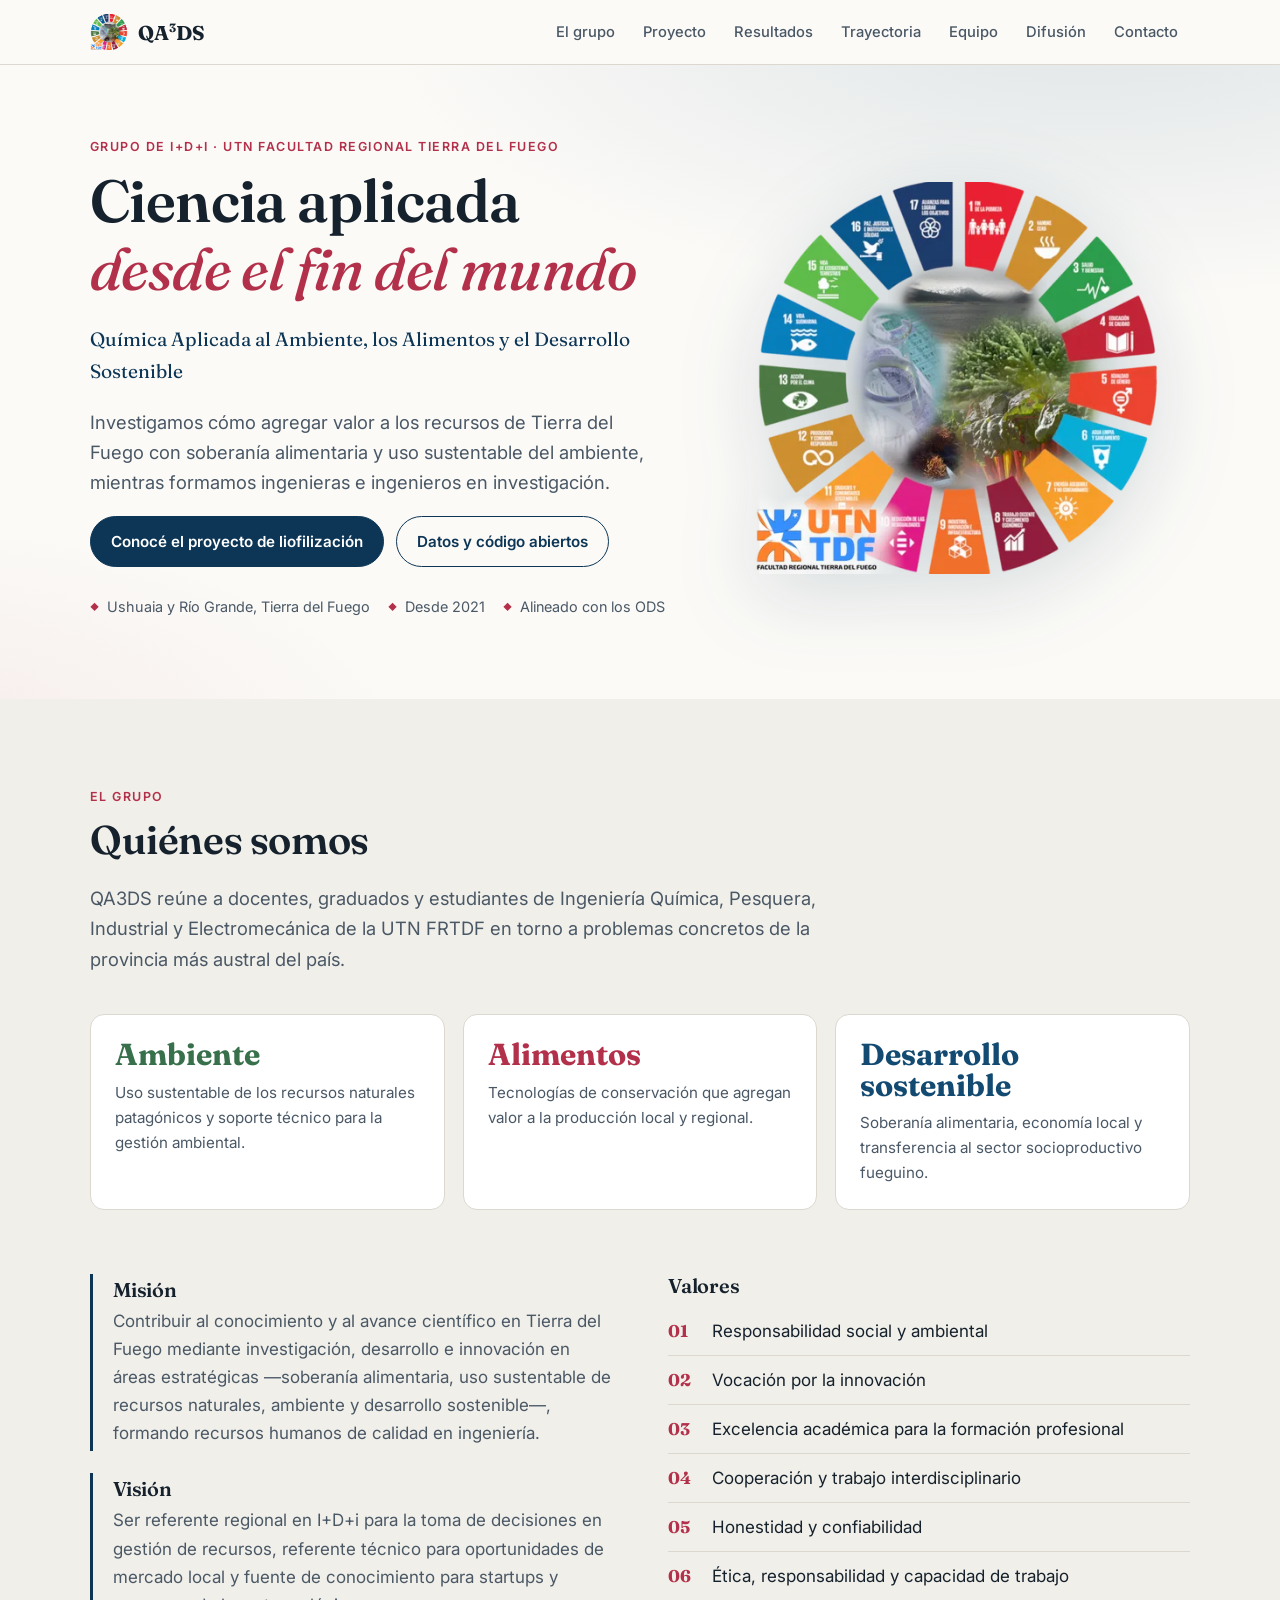
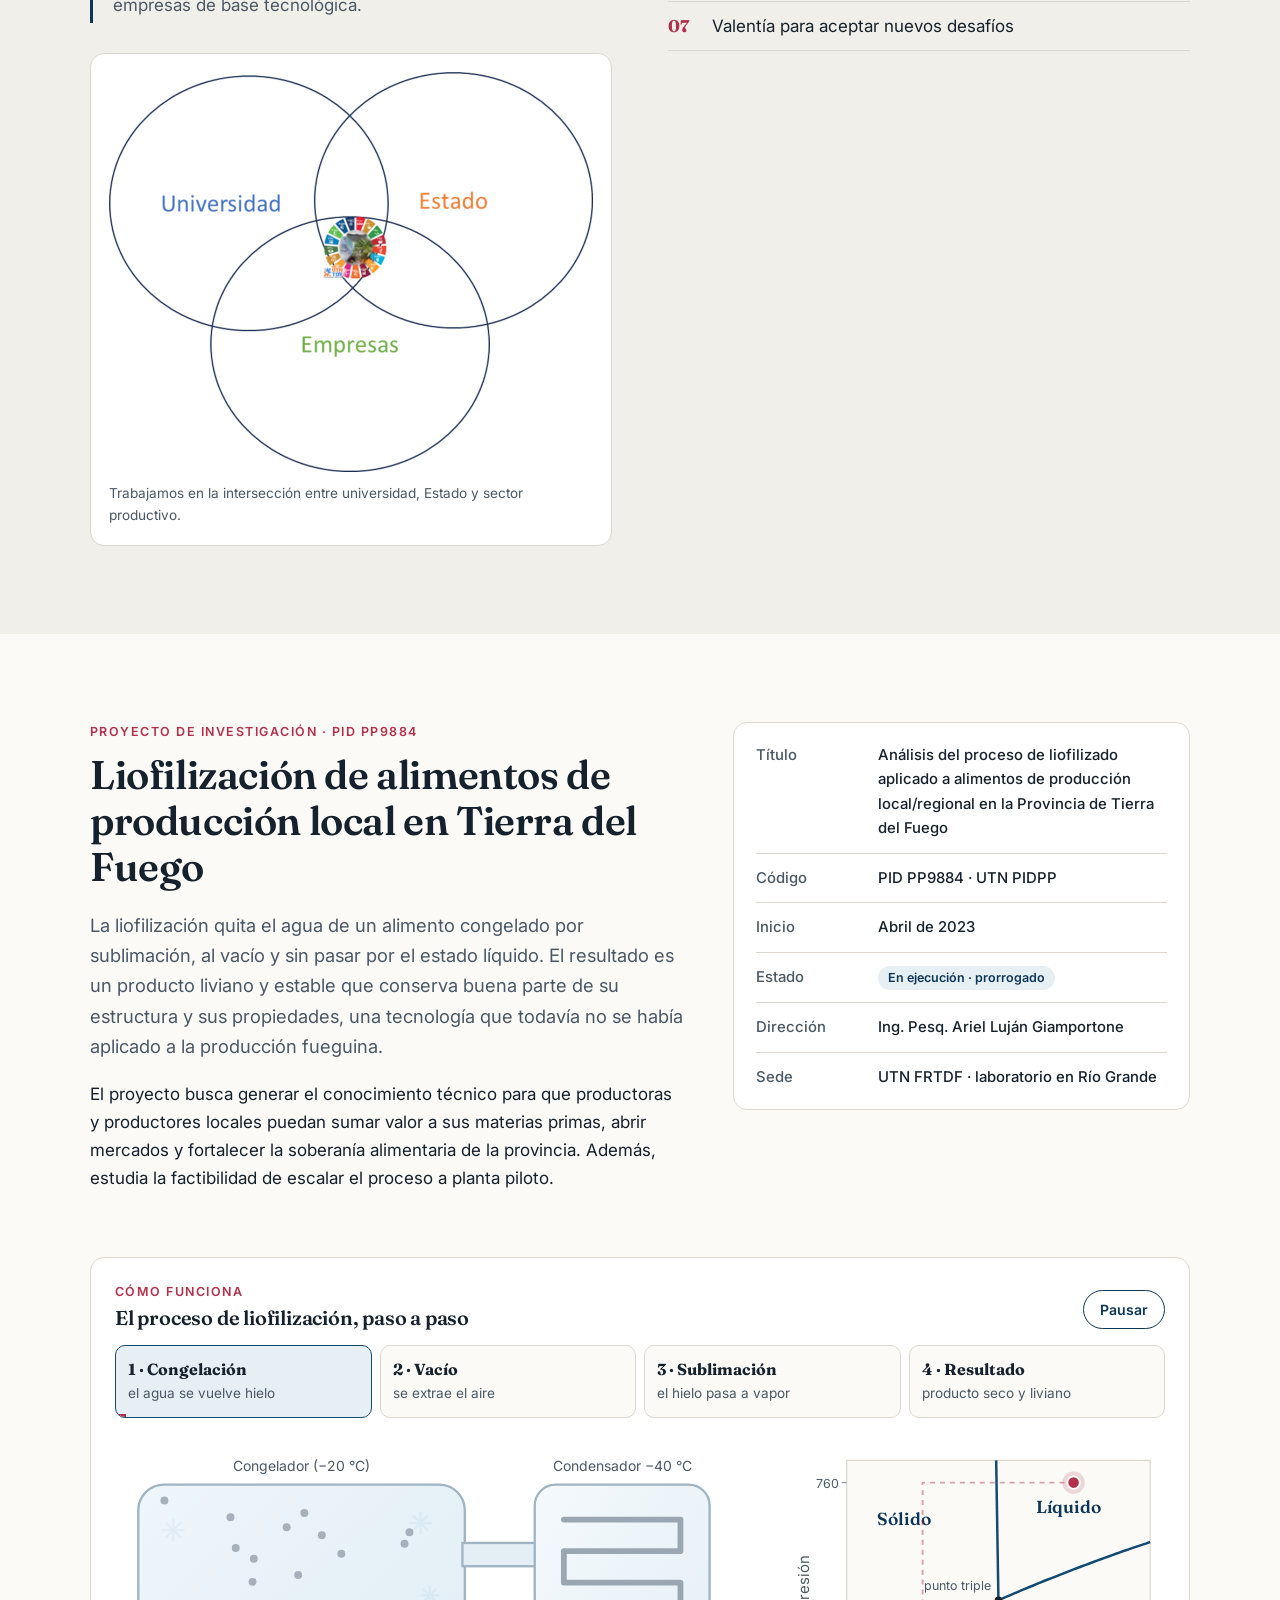
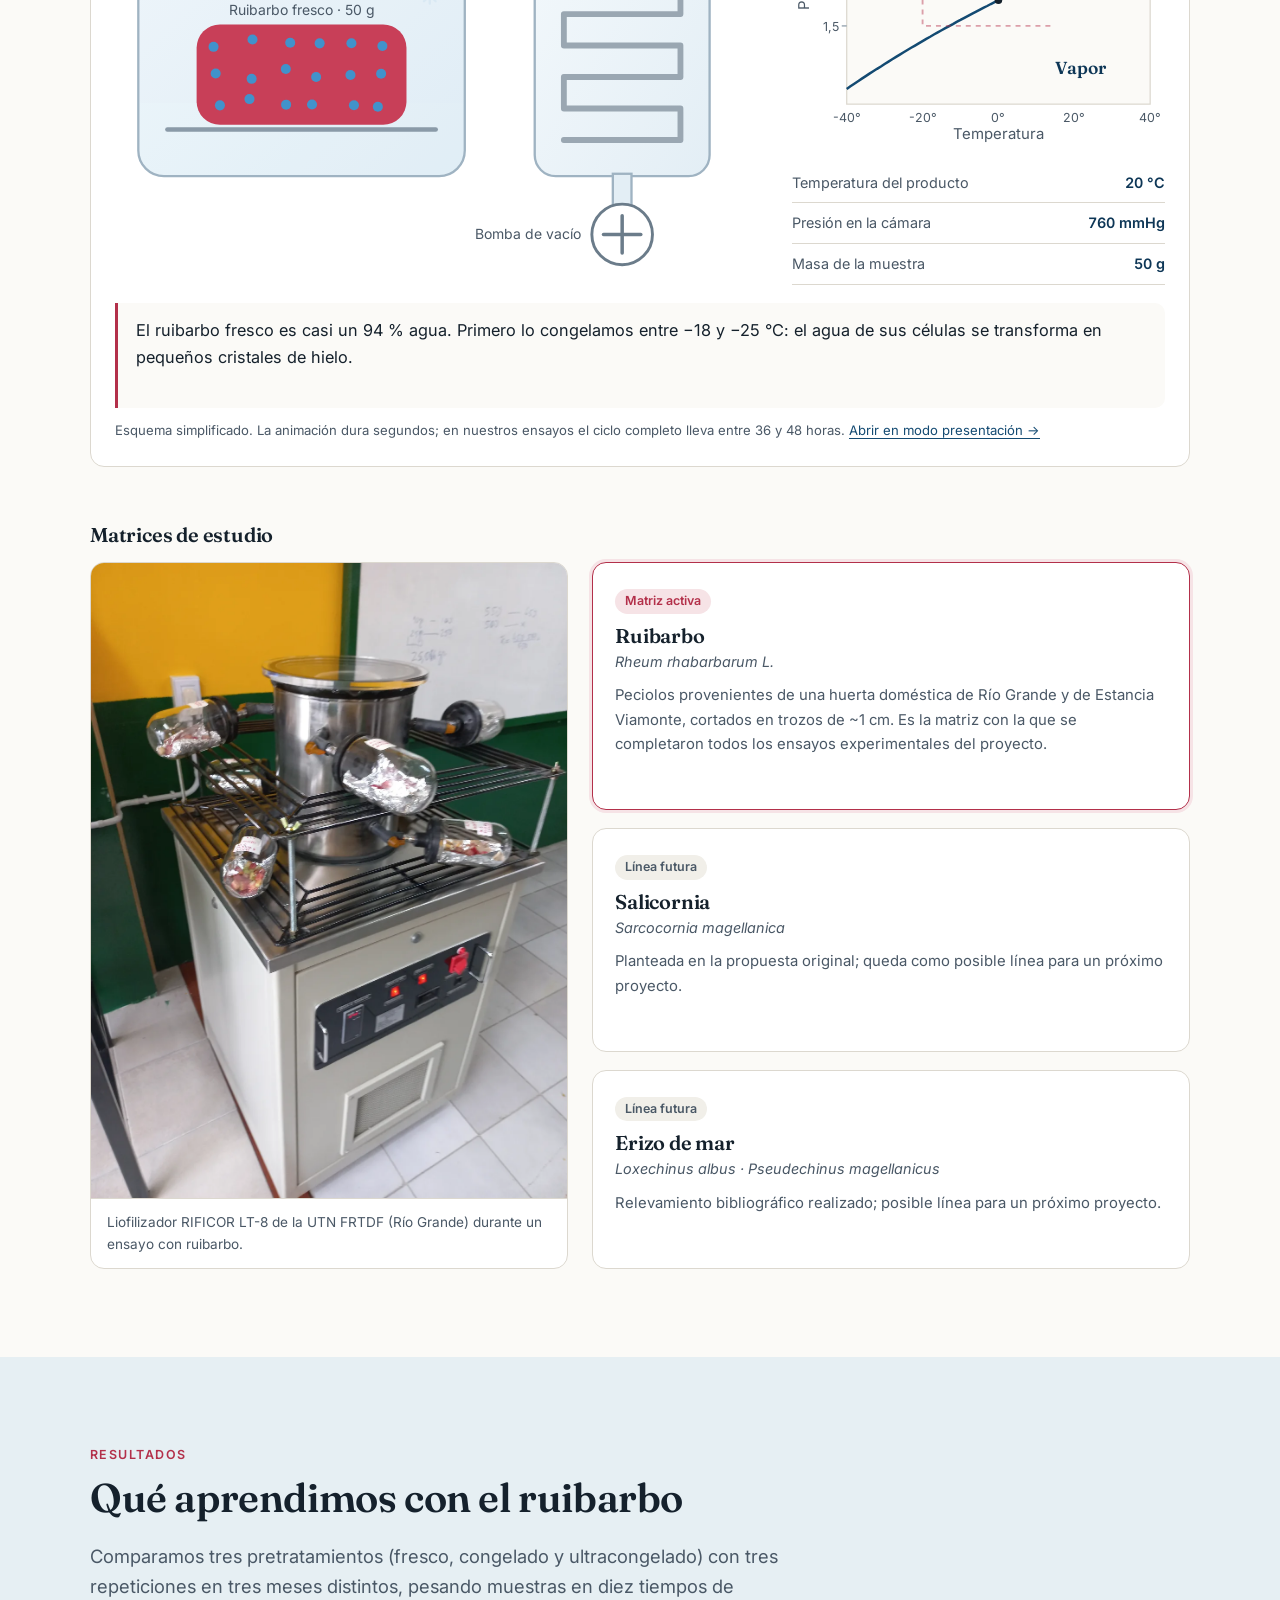
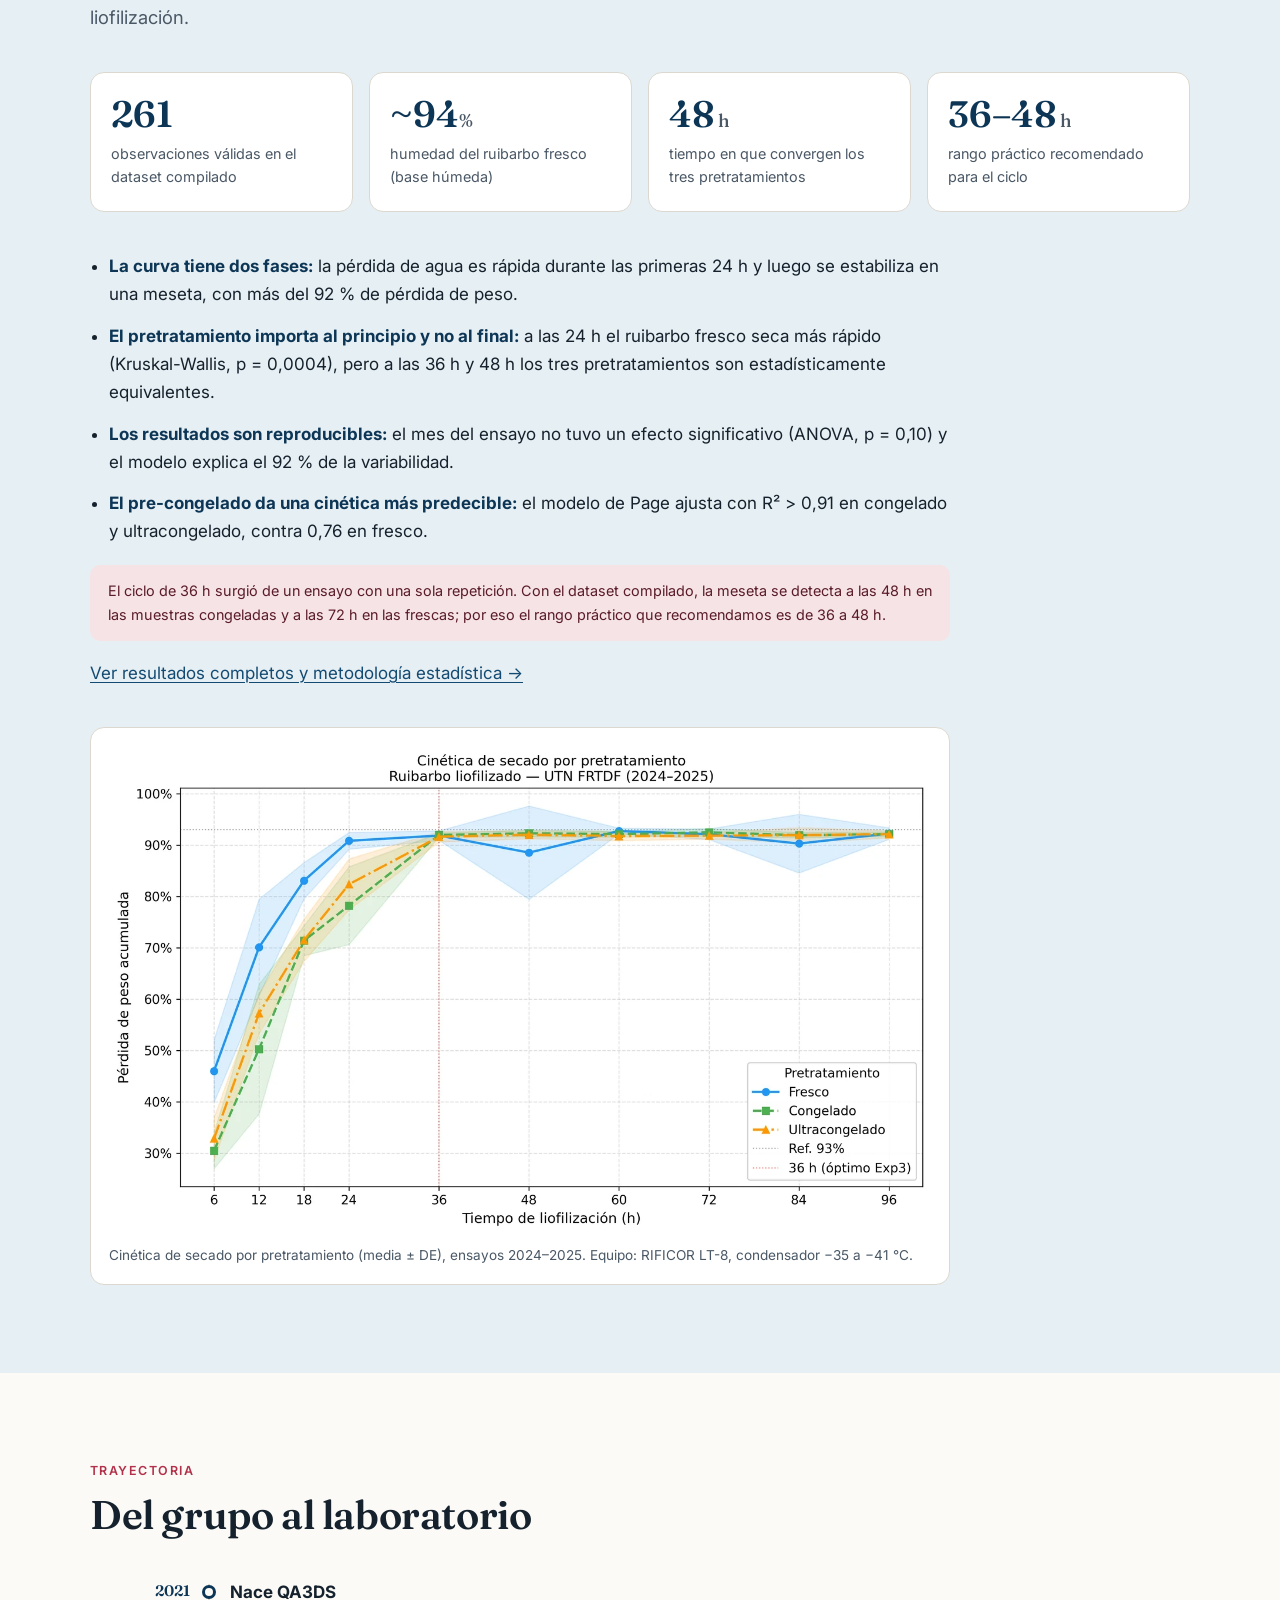
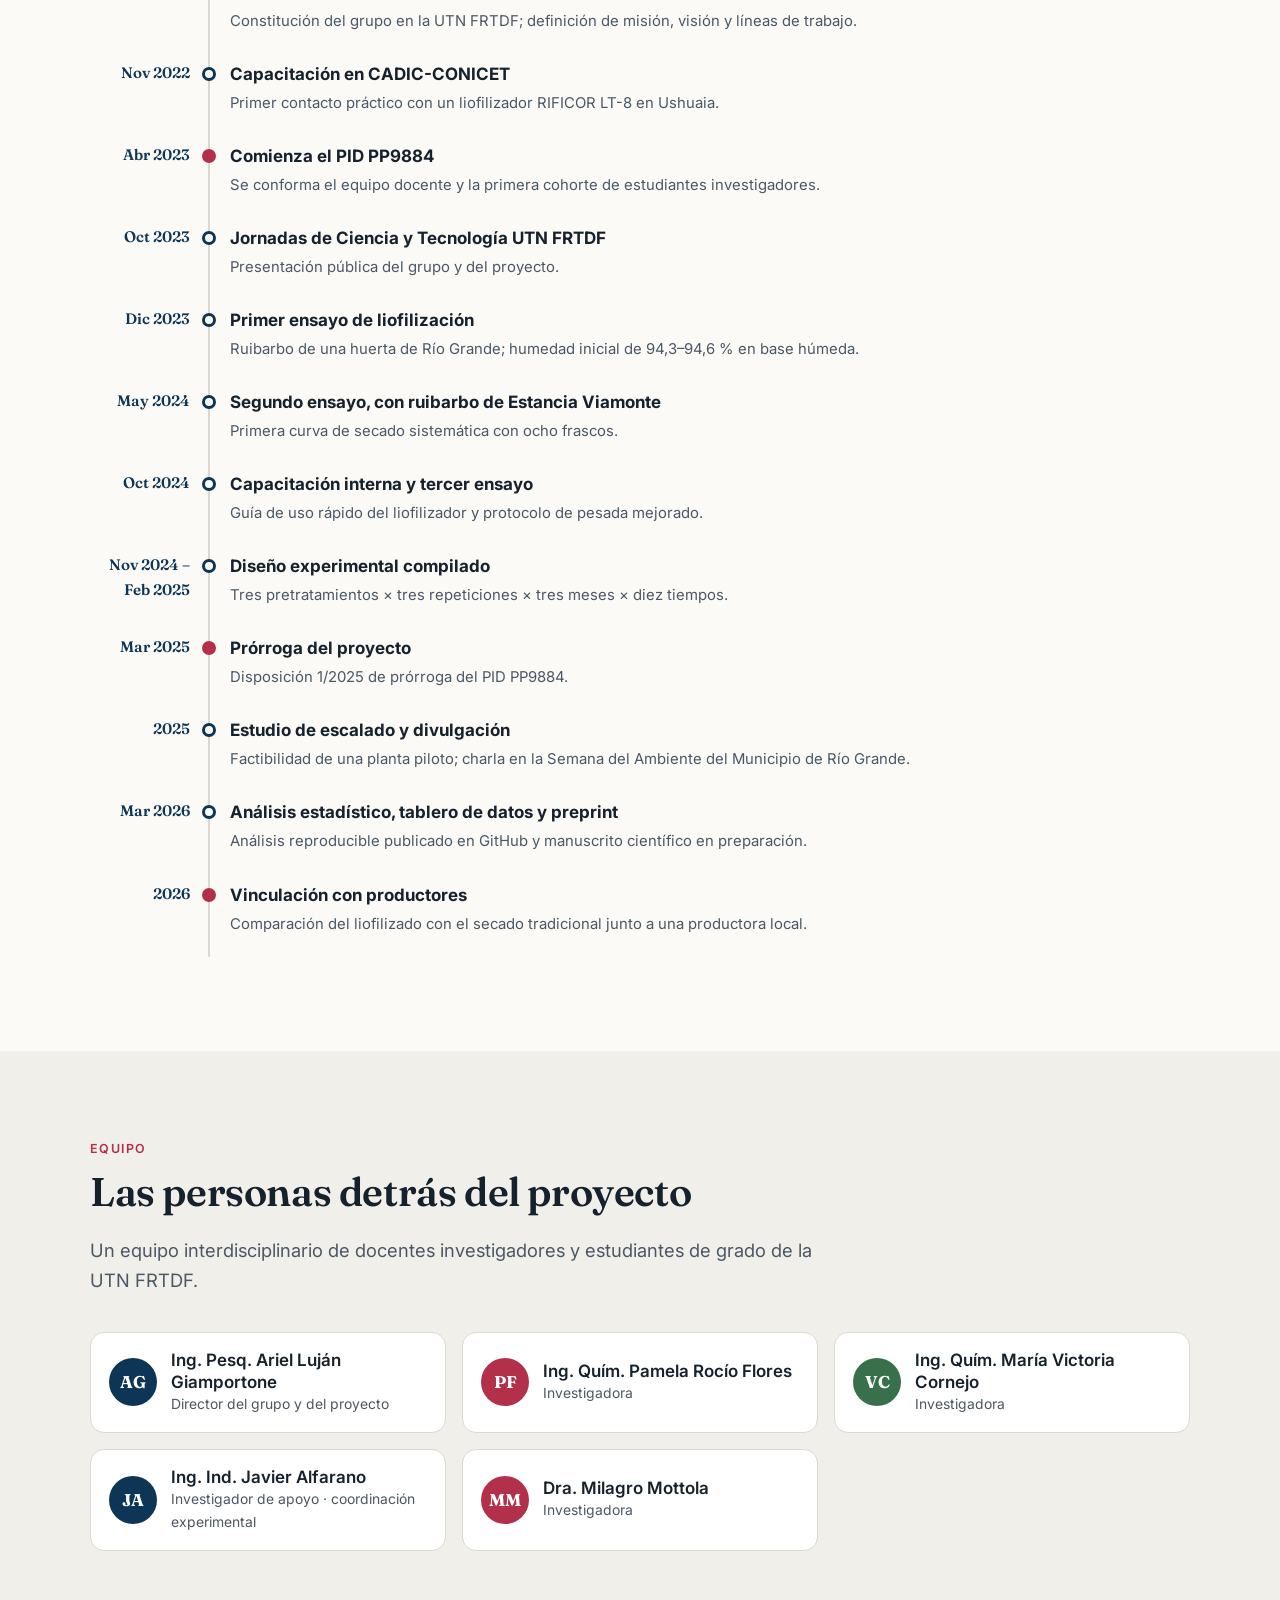
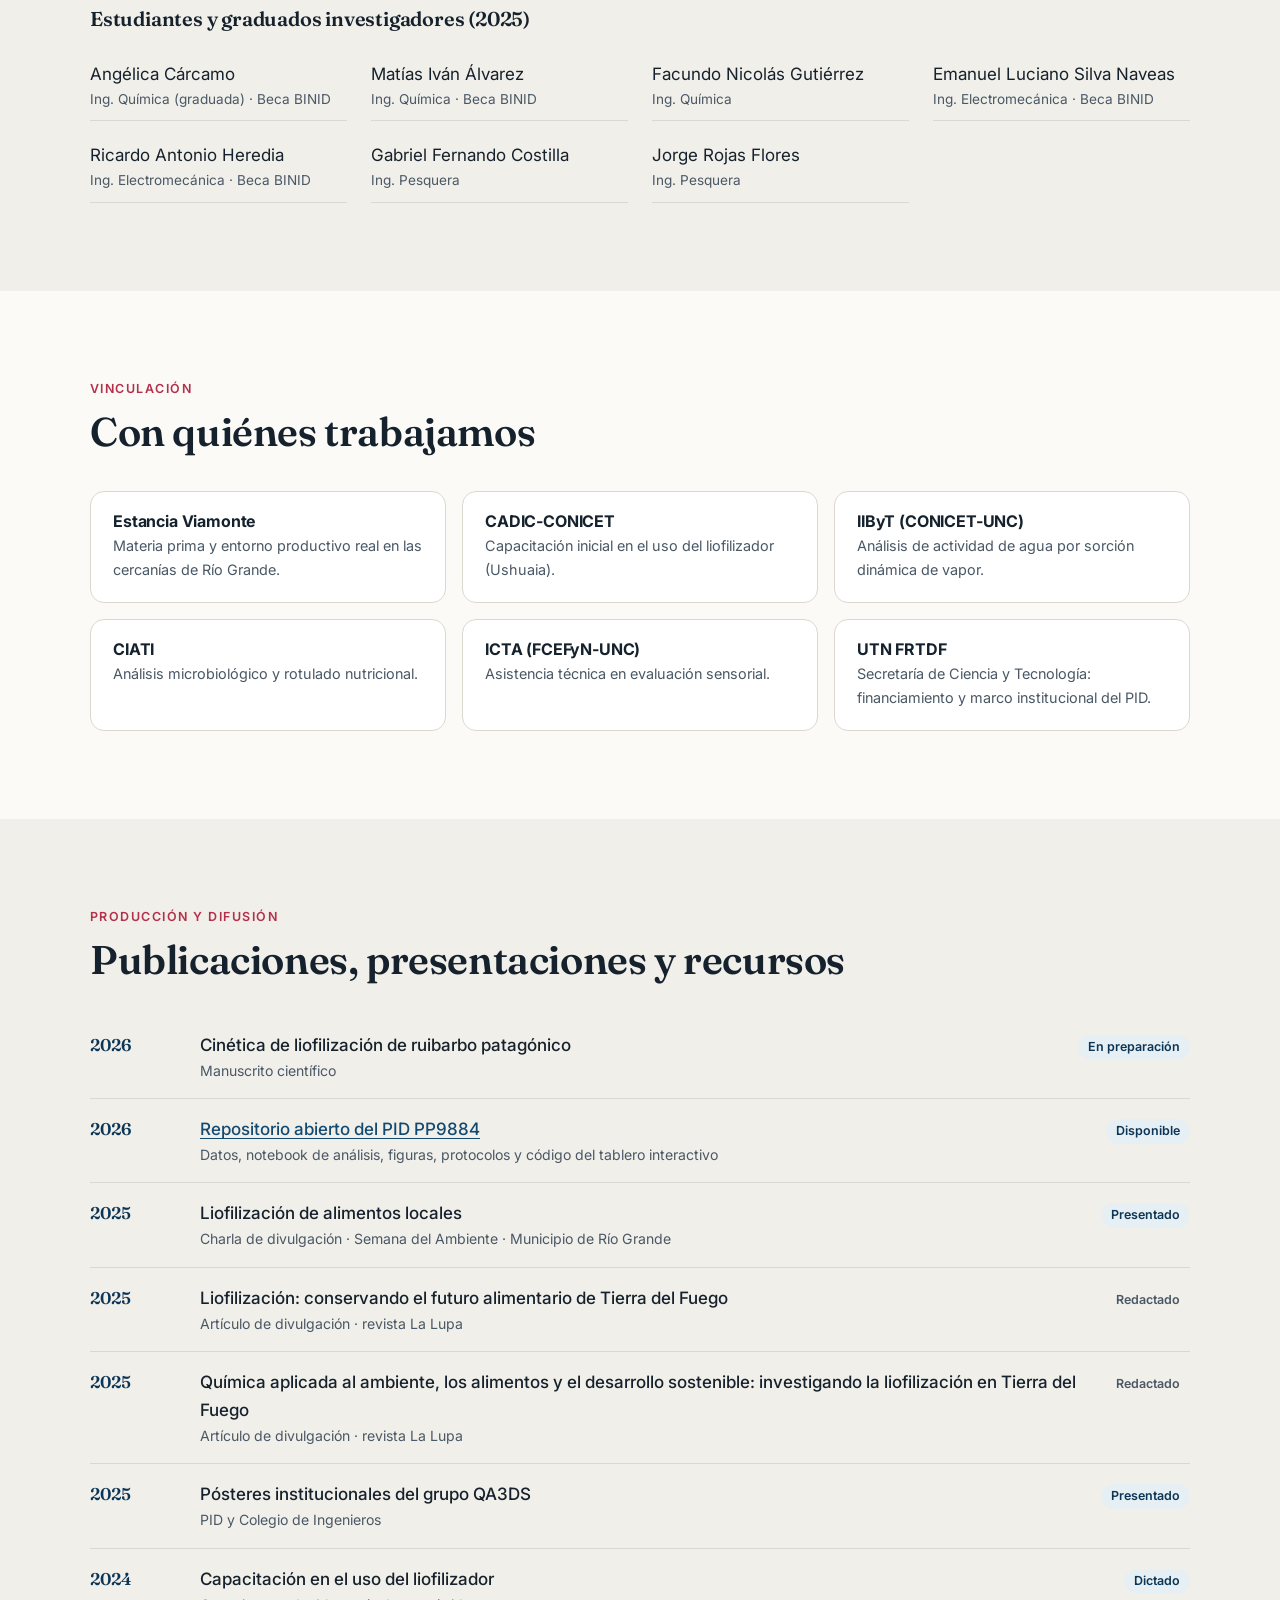
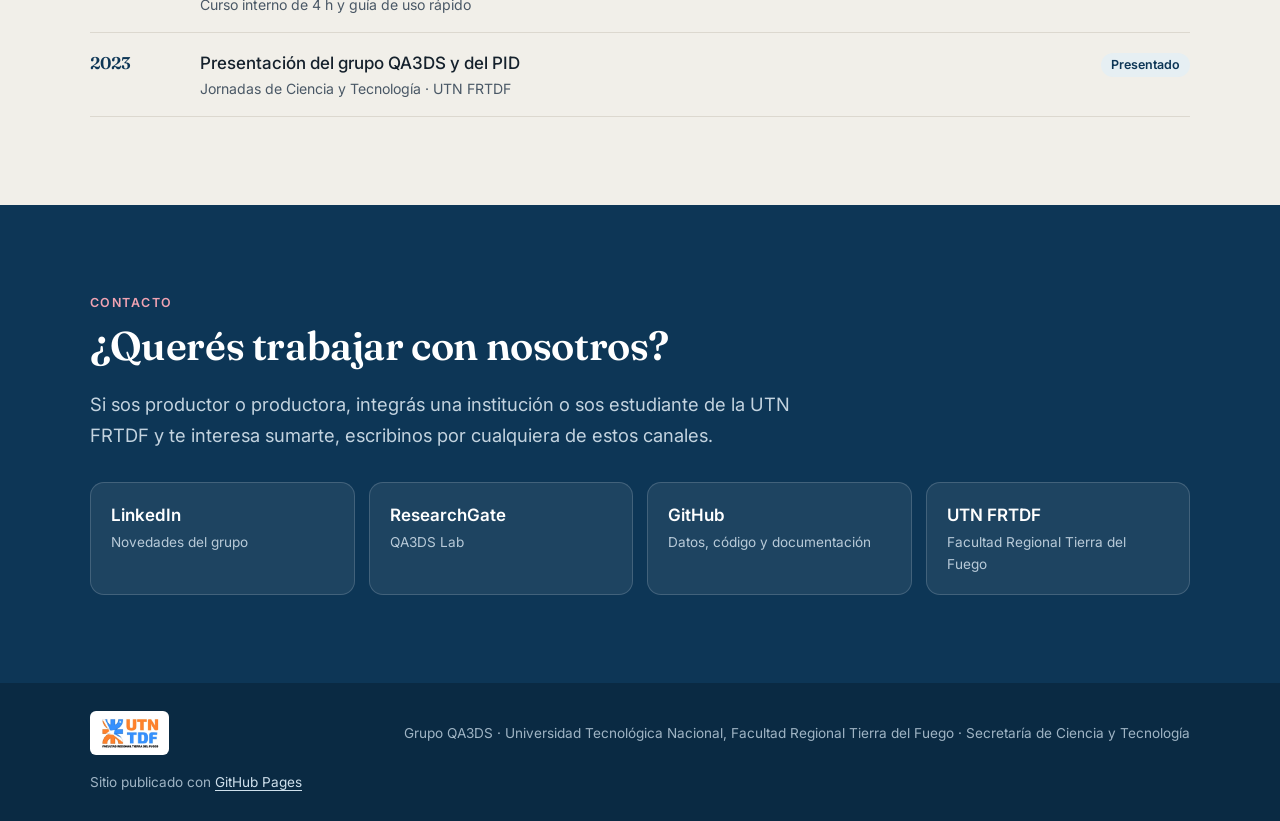
==== commit 409389e3: "feat: modo presentación de la animación y versión sin conexión - /proceso/: animación a pantalla com" ====
--- a/index.html
+++ b/index.html
@@ -229,7 +229,7 @@
         <div class="lio-caption" aria-live="polite">
           <p id="lio-text"></p>
         </div>
-        <p class="lio-note">Esquema simplificado. La animación dura segundos; en nuestros ensayos el ciclo completo lleva entre 36 y 48 horas.</p>
+        <p class="lio-note">Esquema simplificado. La animación dura segundos; en nuestros ensayos el ciclo completo lleva entre 36 y 48 horas. <a href="proceso/">Abrir en modo presentación →</a></p>
       </div>
 
       <h3 class="subhead">Matrices de estudio</h3>
@@ -280,7 +280,7 @@
       <div class="findings">
         <div>
           <ul>
-            <li><strong>La curva tiene dos fases:</strong> la pérdida de agua es rápida durante las primeras 24 h y luego se estabiliza en una meseta cercana al 92 % de pérdida de peso.</li>
+            <li><strong>La curva tiene dos fases:</strong> la pérdida de agua es rápida durante las primeras 24 h y luego se estabiliza en una meseta, con más del 92 % de pérdida de peso.</li>
             <li><strong>El pretratamiento importa al principio y no al final:</strong> a las 24 h el ruibarbo fresco seca más rápido (Kruskal-Wallis, p = 0,0004), pero a las 36 h y 48 h los tres pretratamientos son estadísticamente equivalentes.</li>
             <li><strong>Los resultados son reproducibles:</strong> el mes del ensayo no tuvo un efecto significativo (ANOVA, p = 0,10) y el modelo explica el 92 % de la variabilidad.</li>
             <li><strong>El pre-congelado da una cinética más predecible:</strong> el modelo de Page ajusta con R² > 0,91 en congelado y ultracongelado, contra 0,76 en fresco.</li>
